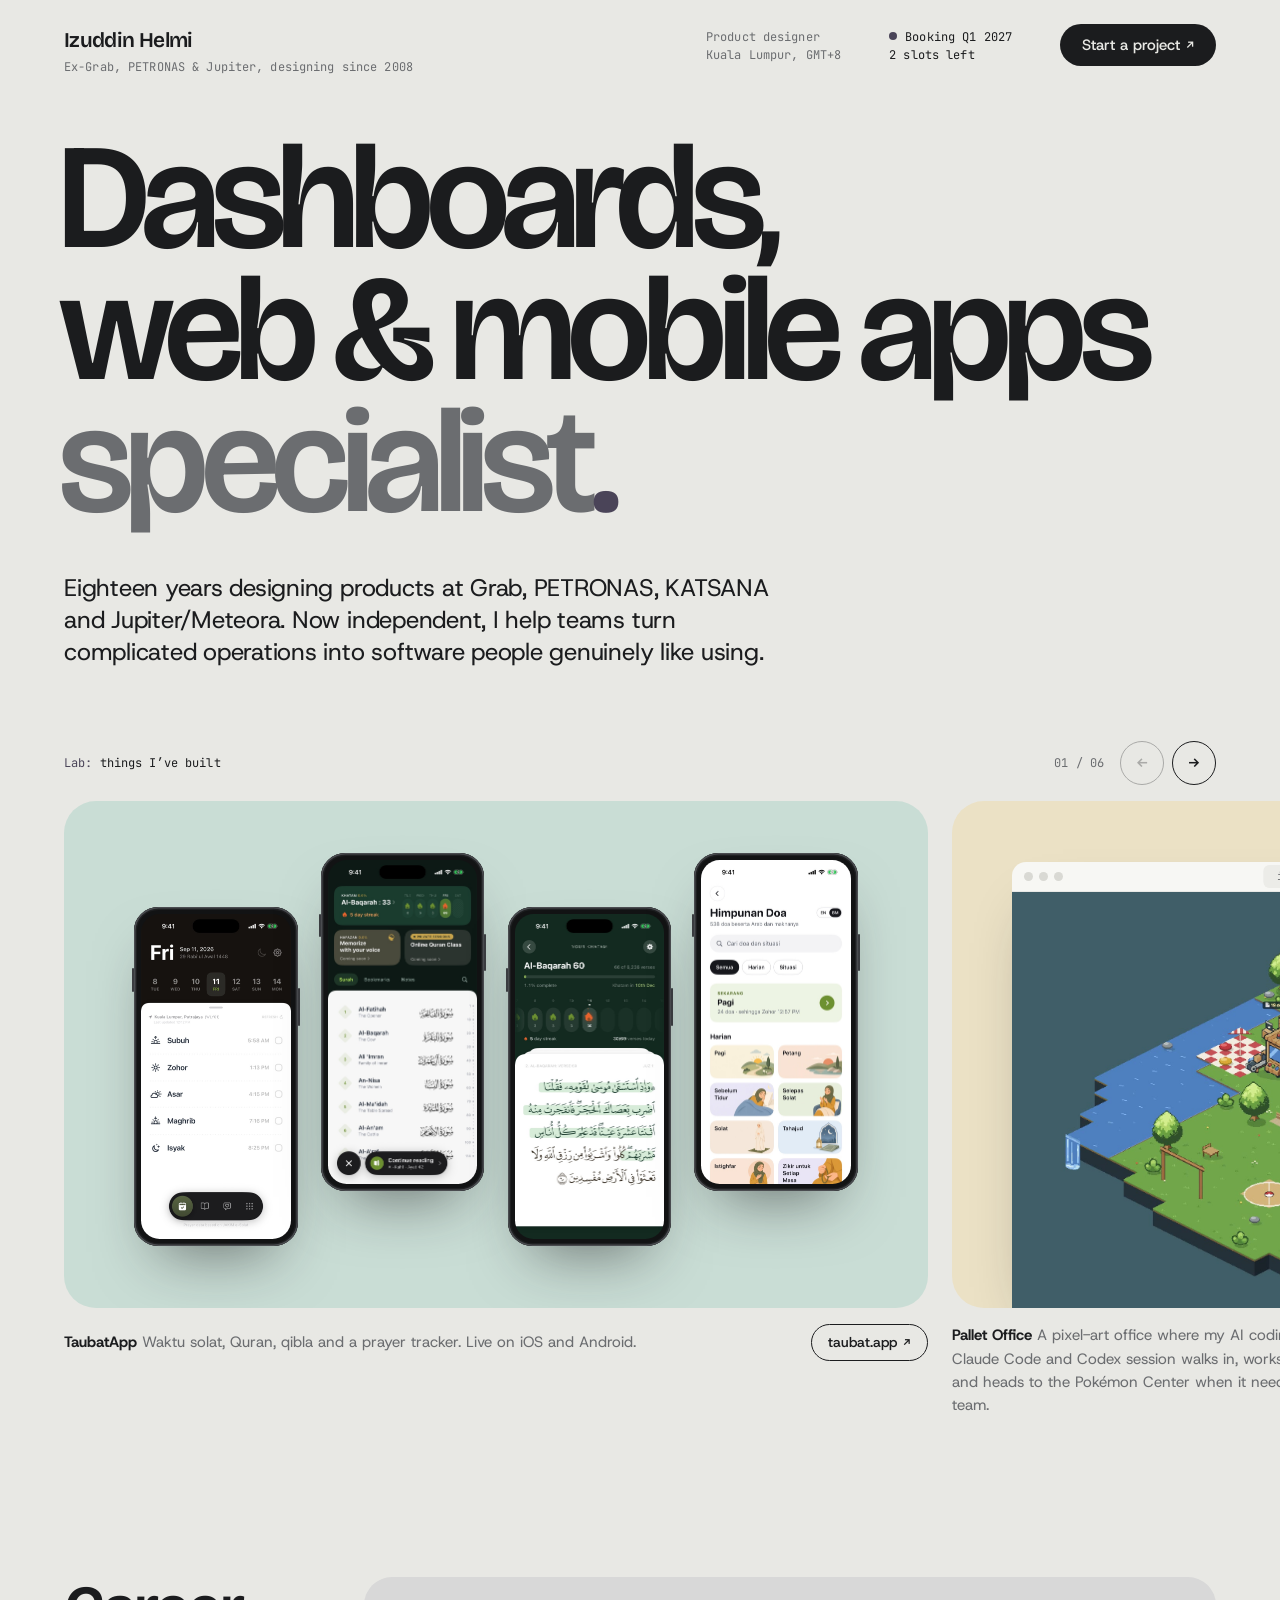
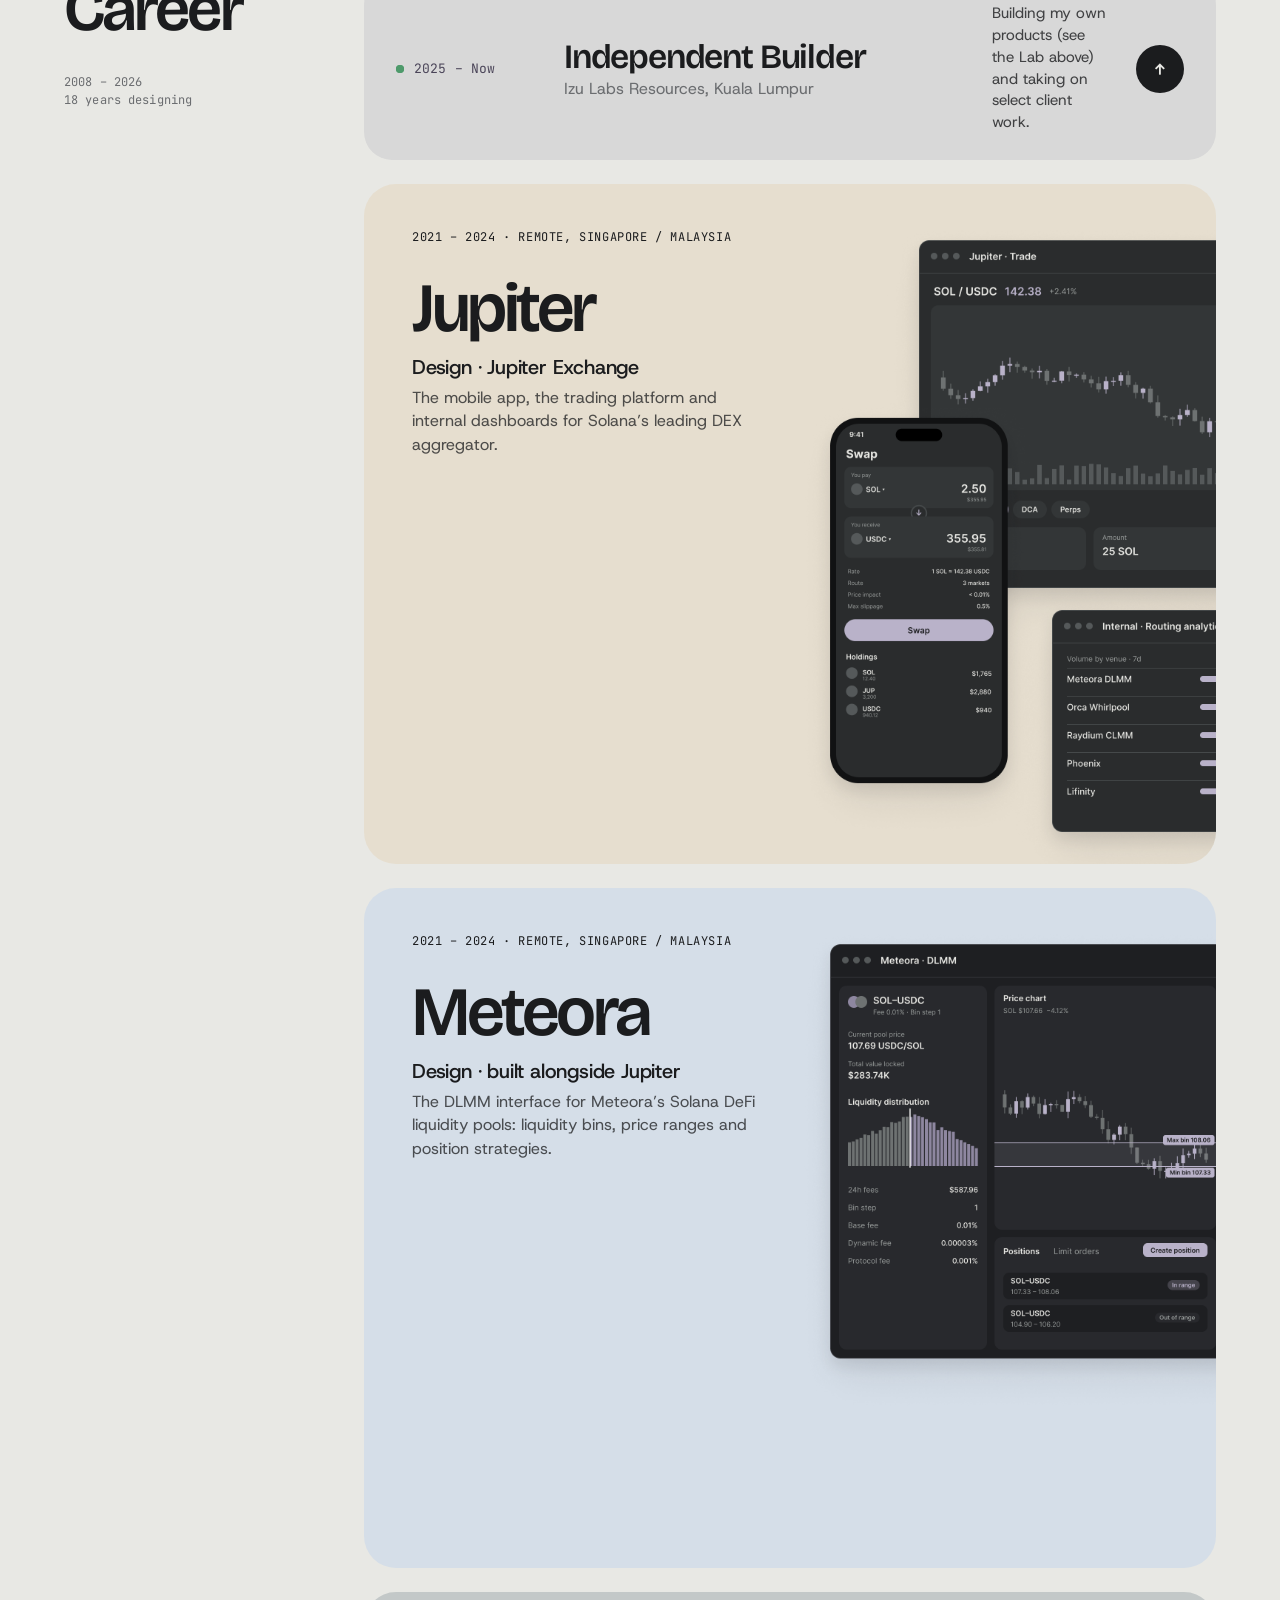
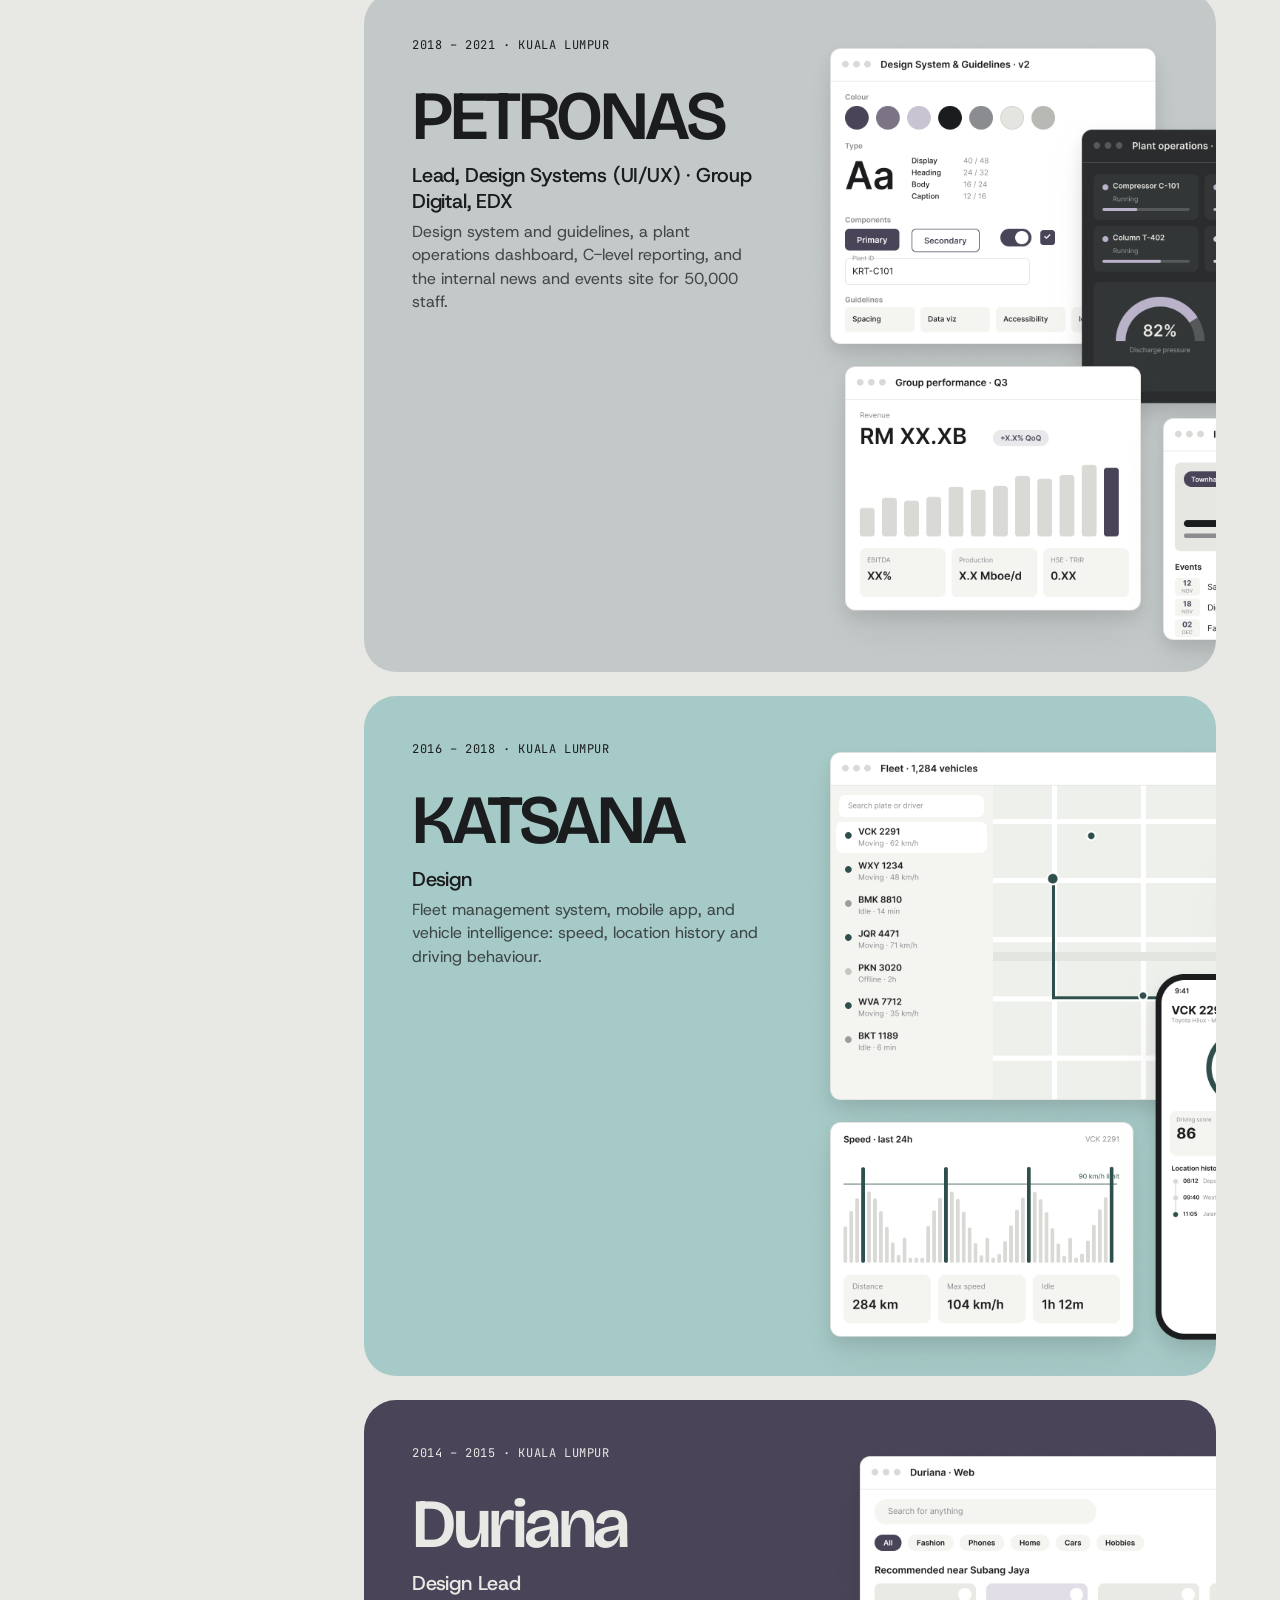
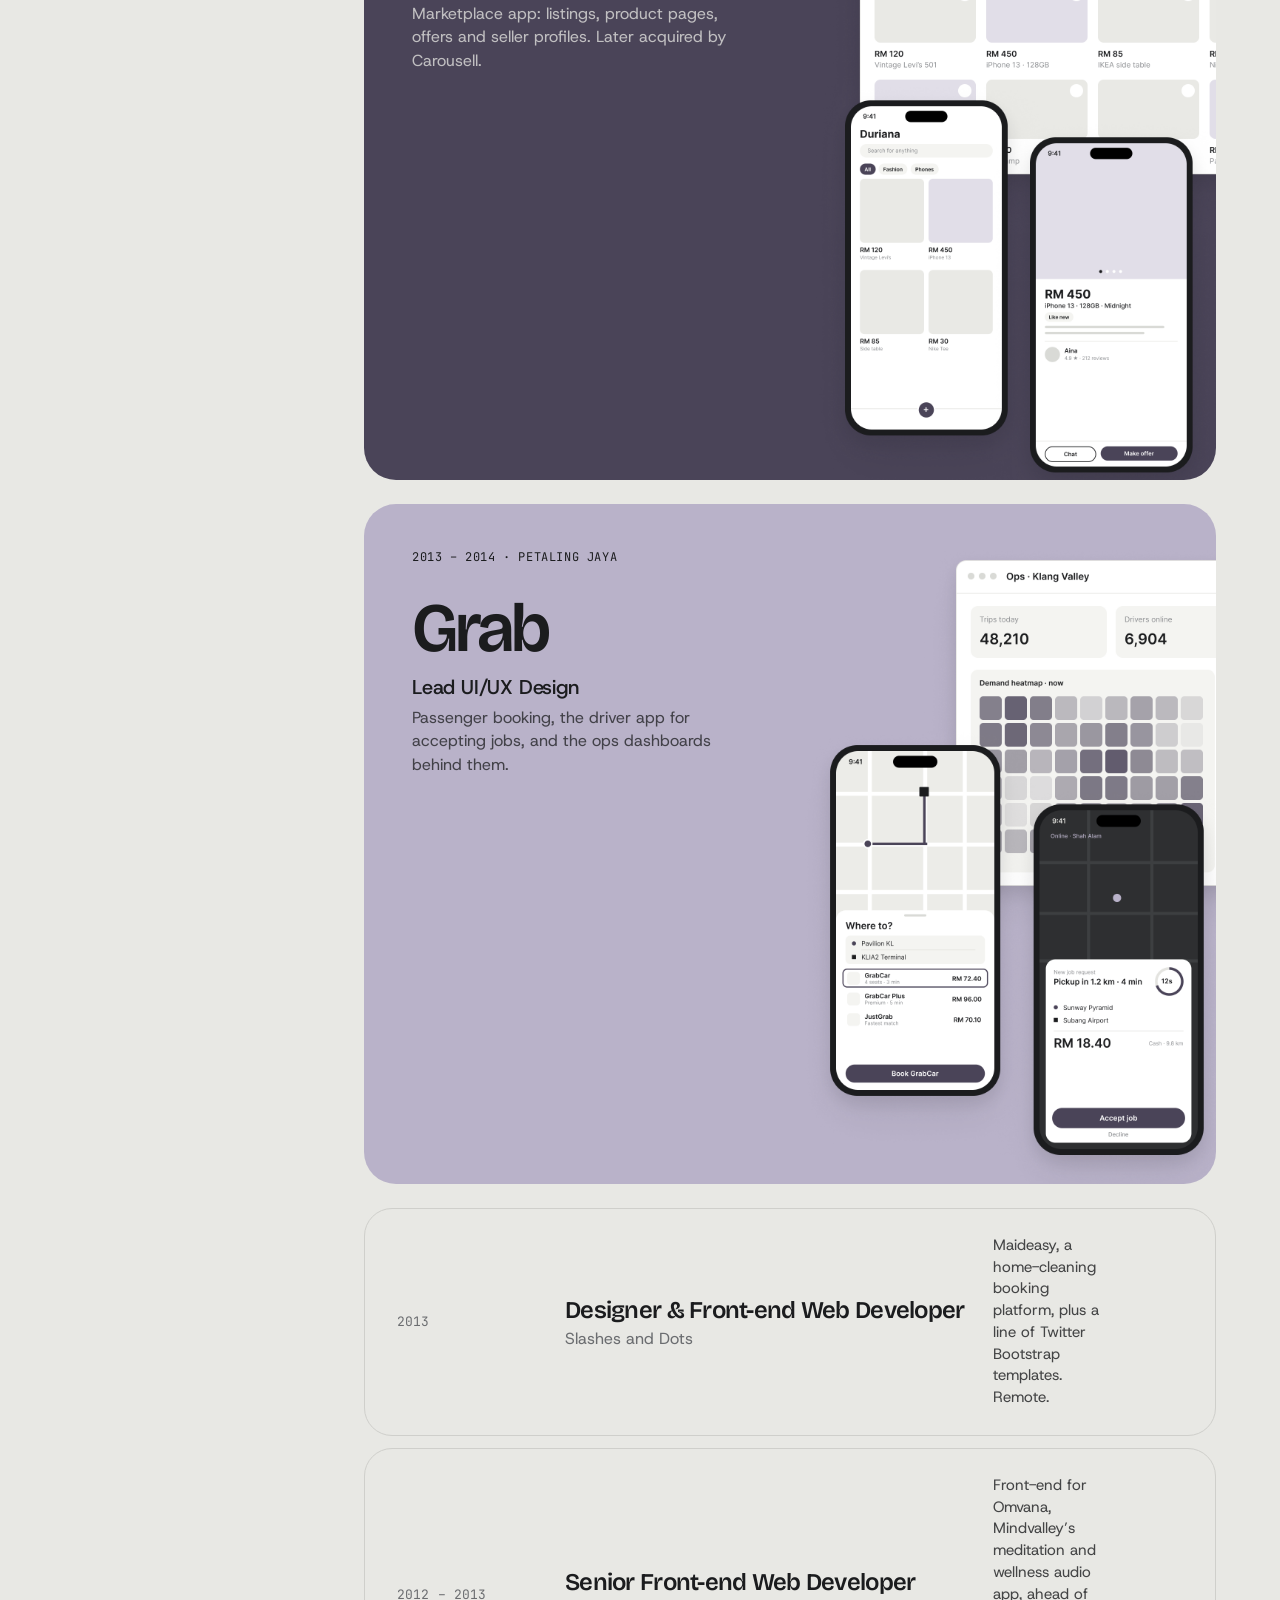
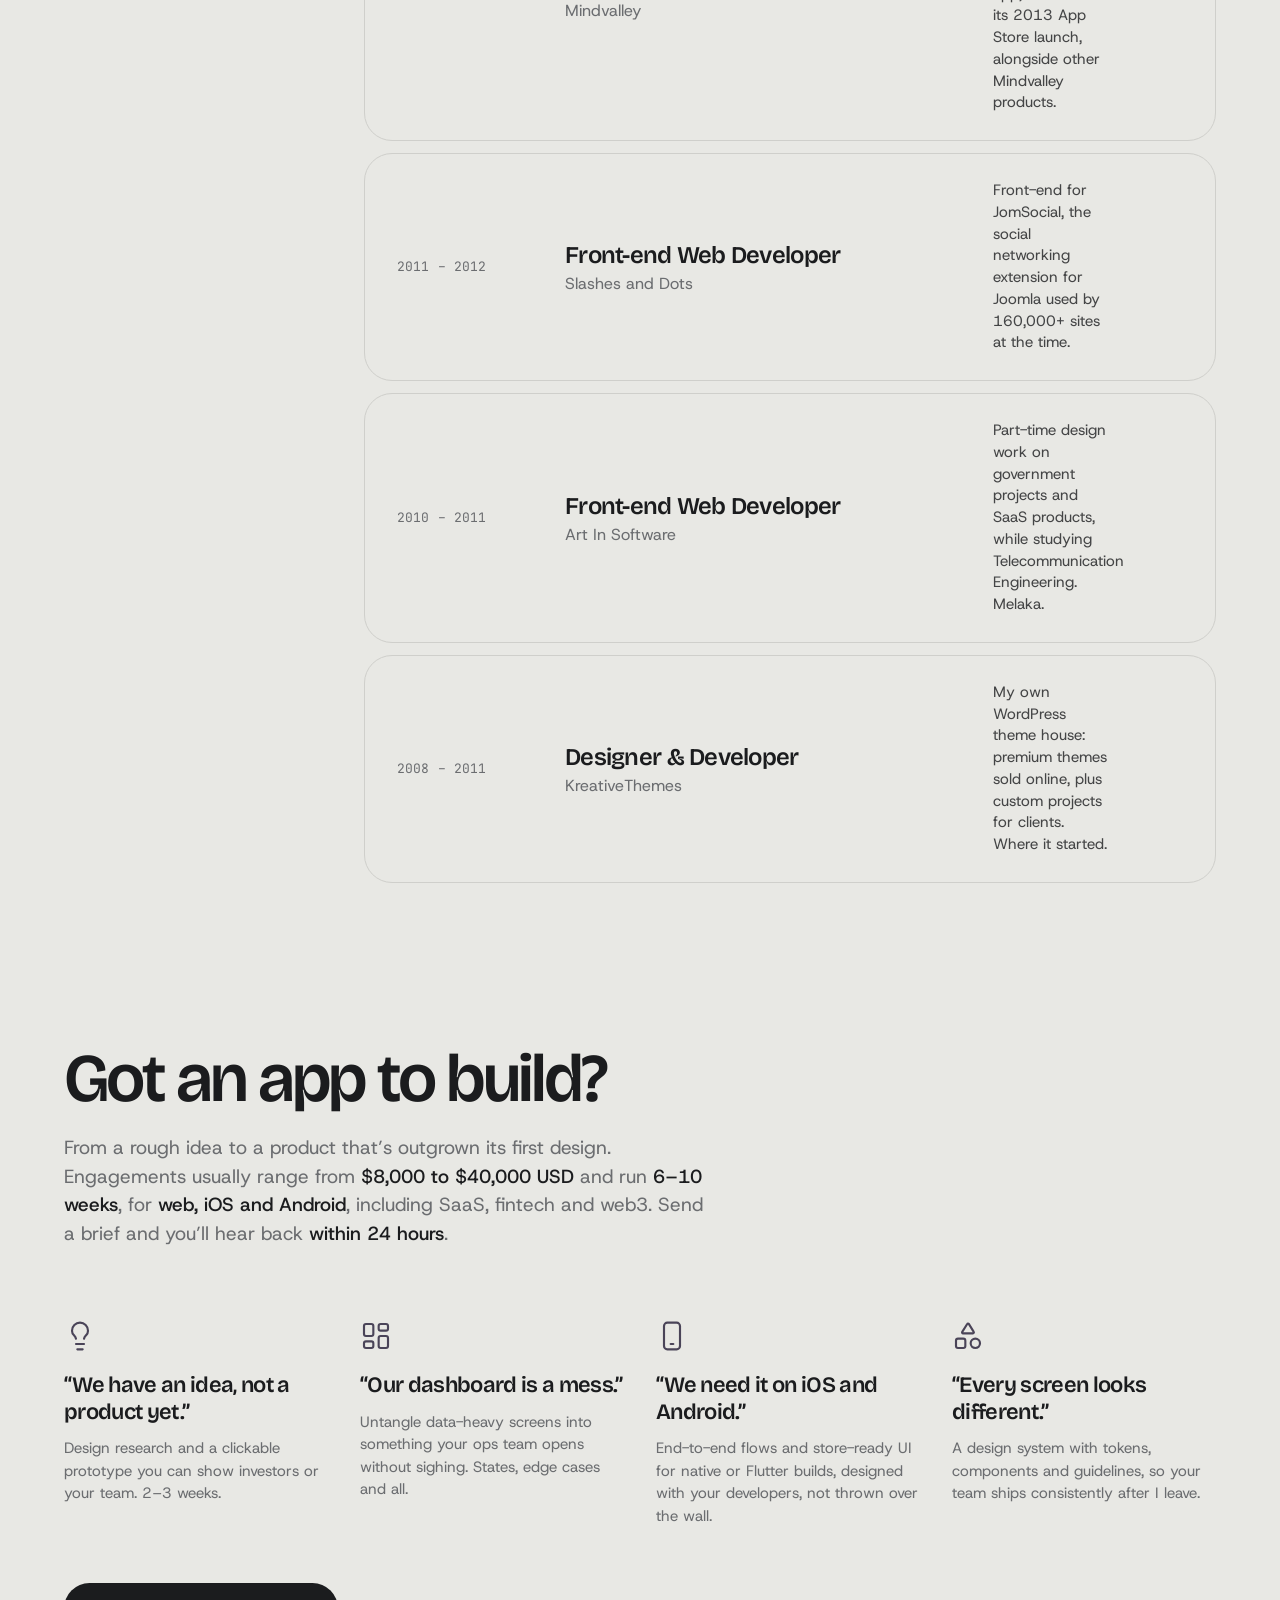
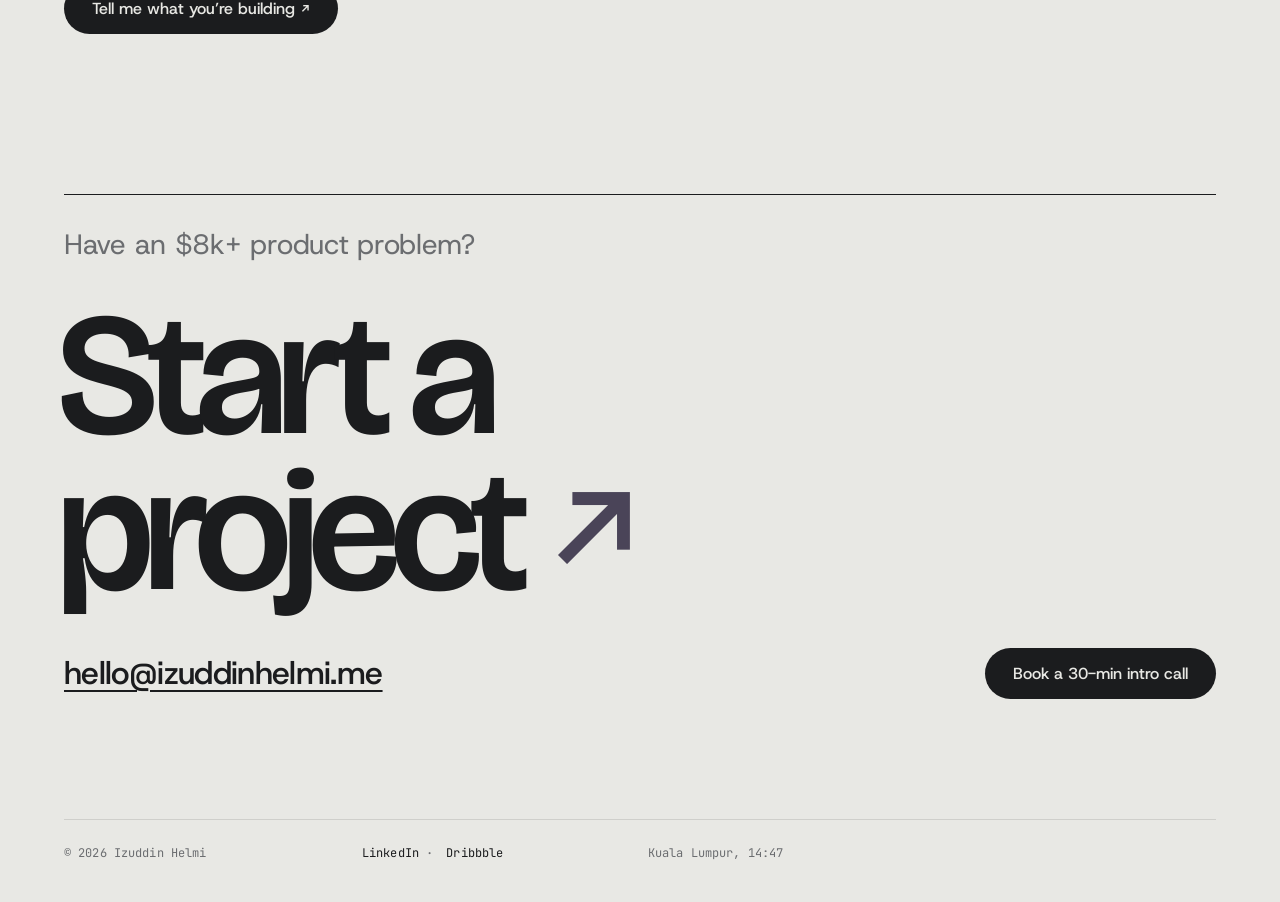
==== index.html @ 7aa10ce7 "Copy: eighteen years designing Co-Authored-By: Claude Opus 5.5 <noreply@anthropic.com>" ====
<!doctype html>
<html lang="en">
<head>
  <meta charset="utf-8">
  <meta name="viewport" content="width=device-width, initial-scale=1">
  <script>
    document.documentElement.classList.add('js');
    // Pricing by time zone: Malaysia sees RM, everyone else sees USD
    try { if (!/^Asia\/(Kuala_Lumpur|Kuching)$/.test(Intl.DateTimeFormat().resolvedOptions().timeZone)) document.documentElement.classList.add('intl'); } catch (e) {}
  </script>
  <script src="analytics.js"></script>
  <script async src="https://www.googletagmanager.com/gtag/js?id=G-P1TN0Q1EMW"></script>
  <title>Product Designer for Dashboards, Web3 &amp; Mobile Apps | Izuddin Helmi</title>
  <meta name="description" content="Senior product designer for SaaS dashboards, fintech, web3/DeFi platforms and mobile apps. Ex-Grab, PETRONAS and Jupiter/Meteora. Projects from $8k–$40k.">
  <link rel="canonical" href="https://www.izuddinhelmi.me/">
  <meta name="author" content="Izuddin Helmi">
  <meta name="robots" content="index, follow, max-image-preview:large">
  <meta property="og:type" content="website">
  <meta property="og:url" content="https://www.izuddinhelmi.me/">
  <meta property="og:site_name" content="Izuddin Helmi">
  <meta property="og:title" content="Izuddin Helmi | Dashboards, web3 &amp; mobile apps product designer">
  <meta property="og:description" content="Ex-Grab, PETRONAS and Jupiter/Meteora. I design SaaS dashboards, fintech and DeFi platforms, web apps and mobile apps for teams with real budgets.">
  <meta property="og:image" content="https://www.izuddinhelmi.me/assets/og.png">
  <meta property="og:image:width" content="1200">
  <meta property="og:image:height" content="630">
  <meta property="og:image:alt" content="Izuddin Helmi | Dashboards, web &amp; mobile apps specialist">
  <meta property="og:locale" content="en_US">
  <meta name="twitter:card" content="summary_large_image">
  <meta name="twitter:title" content="Izuddin Helmi | Dashboards, web3 &amp; mobile apps product designer">
  <meta name="twitter:description" content="Ex-Grab, PETRONAS and Jupiter/Meteora. SaaS dashboards, fintech and DeFi platforms, web and mobile apps.">
  <meta name="twitter:image" content="https://www.izuddinhelmi.me/assets/og.png">
  <script type="application/ld+json">[{"@context": "https://schema.org", "@type": "Person", "@id": "https://www.izuddinhelmi.me/#person", "name": "Izuddin Helmi", "url": "https://www.izuddinhelmi.me/", "image": "https://www.izuddinhelmi.me/assets/og.png", "jobTitle": "Senior Product Designer", "description": "Independent product designer for SaaS dashboards, fintech and web3/DeFi platforms, web apps and mobile apps. Ex-Grab, PETRONAS, Jupiter Exchange and Meteora.", "address": {"@type": "PostalAddress", "addressLocality": "Kuala Lumpur", "addressCountry": "MY"}, "sameAs": ["https://www.linkedin.com/in/izuddinhelmi/", "https://dribbble.com/izuddinhelmi"], "knowsAbout": ["Product design", "UX design", "UI design", "Dashboard design", "SaaS product design", "Enterprise software UX", "Data visualisation", "Design systems", "Mobile app design", "iOS app design", "Android app design", "Web app design", "Fintech UX", "Trading platform UX", "Crypto exchange design", "DeFi UX", "Web3 product design", "Solana", "DEX aggregator", "Liquidity pools", "Prototyping", "Design research"], "alumniOf": [{"@type": "Organization", "name": "Grab"}, {"@type": "Organization", "name": "PETRONAS"}, {"@type": "Organization", "name": "Jupiter Exchange"}, {"@type": "Organization", "name": "Meteora"}, {"@type": "Organization", "name": "KATSANA"}, {"@type": "Organization", "name": "Duriana"}]}, {"@context": "https://schema.org", "@type": "ProfessionalService", "@id": "https://www.izuddinhelmi.me/#service", "name": "Izuddin Helmi Product Design", "url": "https://www.izuddinhelmi.me/", "image": "https://www.izuddinhelmi.me/assets/og.png", "email": "hello@izuddinhelmi.me", "priceRange": "$8,000–$40,000", "areaServed": "Worldwide", "founder": {"@id": "https://www.izuddinhelmi.me/#person"}, "address": {"@type": "PostalAddress", "addressLocality": "Kuala Lumpur", "addressCountry": "MY"}, "description": "Product design for funded startups and enterprise teams: SaaS and operations dashboards, fintech and web3/DeFi platforms, web apps, iOS and Android apps, and design systems.", "hasOfferCatalog": {"@type": "OfferCatalog", "name": "Product design services", "itemListElement": [{"@type": "Offer", "itemOffered": {"@type": "Service", "name": "Product discovery and prototype", "description": "Design research and a clickable prototype to show investors or your team, in 2–3 weeks."}}, {"@type": "Offer", "itemOffered": {"@type": "Service", "name": "Dashboard and web app design", "description": "UX and UI for SaaS, operations and analytics dashboards and complex web apps."}}, {"@type": "Offer", "itemOffered": {"@type": "Service", "name": "Mobile app design", "description": "iOS and Android app design, from first flows to App Store-ready screens."}}, {"@type": "Offer", "itemOffered": {"@type": "Service", "name": "Web3 and DeFi product design", "description": "Trading, swap, liquidity and portfolio interfaces for crypto exchanges and DeFi protocols."}}, {"@type": "Offer", "itemOffered": {"@type": "Service", "name": "Design systems", "description": "Tokens, components and guidelines so your team ships consistently."}}]}}, {"@context": "https://schema.org", "@type": "WebSite", "@id": "https://www.izuddinhelmi.me/#website", "url": "https://www.izuddinhelmi.me/", "name": "Izuddin Helmi", "publisher": {"@id": "https://www.izuddinhelmi.me/#person"}, "inLanguage": "en"}]</script>
  <meta name="theme-color" content="#E8E8E4">
  <link rel="icon" href="favicon.svg" type="image/svg+xml">
  <link rel="apple-touch-icon" href="apple-touch-icon.png">
  <link rel="preconnect" href="https://fonts.googleapis.com">
  <link rel="preconnect" href="https://fonts.gstatic.com" crossorigin>
  <link href="https://fonts.googleapis.com/css2?family=Bricolage+Grotesque:opsz,wght@12..96,400..700&family=Host+Grotesk:wght@400;500&family=JetBrains+Mono:wght@400;500&display=swap" rel="stylesheet">
  <link rel="stylesheet" href="styles.css?v=42">
</head>
<body>
  <header class="nav wrap">
    <div class="nav__id"><a class="nav__name" href="./">Izuddin Helmi</a><p class="nav__tag mono muted">Ex-Grab, PETRONAS &amp; Jupiter, designing since 2008</p></div>
    <p class="nav__meta mono">Product designer<br>Kuala Lumpur, GMT+8</p>
    <p class="nav__status mono"><span class="dot" aria-hidden="true"></span>Booking Q1 2027<br>2 slots left</p>
    <a class="btn btn--ink nav__cta" href="#contact">Start a project <span class="arw">↗</span></a>
  </header>

  <main>
    <!-- Hero -->
    <section class="hero wrap">
      <p class="hero__status mono"><span class="dot" aria-hidden="true"></span>Booking Q1 2027 · 2 slots left</p>
      <h1 class="hero__title">Dashboards,<br>web &amp; mobile apps<br><span class="hero__spec">specialist</span><span class="accent">.</span></h1>
      <div class="hero__sub">
        <p class="hero__lede">Eighteen years designing products at Grab, PETRONAS, KATSANA and Jupiter/Meteora. Now independent, I help teams turn complicated operations into software people genuinely like using.</p>
      </div>
    </section>

    <!-- Lab: horizontal showcase of personal (vibecoded) projects -->
    <section class="lab wrap" id="lab" aria-labelledby="lab-title">
      <div class="lab__head">
        <h2 id="lab-title" class="mono"><span class="accent">Lab:</span> things I’ve built</h2>
        <div class="lab__nav">
          <span class="mono muted lab__count" aria-live="polite">01 / 06</span>
          <button class="lab__btn" type="button" data-dir="-1" aria-label="Previous project">←</button>
          <button class="lab__btn" type="button" data-dir="1" aria-label="Next project">→</button>
        </div>
      </div>
      <ol class="lab__track" tabindex="0" aria-label="Lab projects, scroll horizontally">
        <li class="lab__slide">
          <a class="lab__frame lab__frame--mint lab__frame--phones" href="https://www.taubat.app">
            <span class="phone"><img src="assets/lab/taubat-prayer-home.jpg" width="598" height="1300" alt="TaubatApp prayer times with a daily checklist"></span>
            <span class="phone"><img src="assets/lab/taubat-quran-tab.jpg" width="598" height="1300" alt="TaubatApp Quran tab"></span>
            <span class="phone"><img src="assets/lab/taubat-mushaf.jpg" width="598" height="1300" alt="TaubatApp Quran mushaf reader"></span>
            <span class="phone"><img src="assets/lab/taubat-doa.jpg" width="598" height="1300" alt="TaubatApp Himpunan Doa library"></span>
          </a>
          <div class="lab__caption">
            <p><strong>TaubatApp</strong> <span class="muted">Waktu solat, Quran, qibla and a prayer tracker. Live on iOS and Android.</span></p>
            <a class="mono" href="https://www.taubat.app">taubat.app <span class="arw">↗</span></a>
          </div>
        </li>
        <li class="lab__slide">
          <div class="lab__media">
            <a class="lab__frame lab__frame--butter lab__frame--browser" href="pallete-office/">
              <div class="browser">
                <div class="browser__bar" aria-hidden="true"><i></i><i></i><i></i><span class="mono">izuddinhelmi.me/pallete-office</span></div>
                <video data-src="assets/lab/pallet-office.mp4" data-src-phone="assets/lab/pallet-office-720.mp4" poster="assets/lab/pallet-office-poster.jpg" width="1920" height="1080" muted autoplay loop playsinline preload="none" aria-label="Pallet Office: a pixel-art island where the Taubat.app agent team works as Pokémon"></video>
              </div>
            </a>
            <button class="lab__sound" type="button" aria-pressed="false" aria-label="Turn sound on">
              <svg class="lab__sound-off" viewBox="0 0 24 24" aria-hidden="true"><path d="M11 5 6 9H3v6h3l5 4V5Z"/><path d="m16 9 5 6m0-6-5 6"/></svg>
              <svg class="lab__sound-on" viewBox="0 0 24 24" aria-hidden="true"><path d="M11 5 6 9H3v6h3l5 4V5Z"/><path d="M15.5 8.5a5 5 0 0 1 0 7M18.5 5.5a9 9 0 0 1 0 13"/></svg>
            </button>
          </div>
          <div class="lab__caption">
            <p><strong>Pallet Office</strong> <span class="muted">A pixel-art office where my AI coding agents work as Pokémon. Every real Claude Code and Codex session walks in, works at a desk, briefs baby-Pokémon helpers, and heads to the Pokémon Center when it needs me. This demo replays the Taubat.app team.</span></p>
            <a class="mono" href="pallete-office/">Watch it <span class="arw">↗</span></a>
          </div>
        </li>
        <li class="lab__slide">
          <div class="lab__media">
            <a class="lab__frame lab__frame--lilac lab__frame--browser" href="https://balik-kampung.vercel.app/">
              <div class="browser">
                <div class="browser__bar" aria-hidden="true"><i></i><i></i><i></i><span class="mono">balik-kampung.vercel.app</span></div>
                <video data-src="assets/lab/balik-kampung.mp4" data-src-phone="assets/lab/balik-kampung-720.mp4" poster="assets/lab/balik-kampung-poster.jpg" width="1920" height="1080" muted autoplay loop playsinline preload="none" aria-label="Balik Kampung: walking through a low-poly kampung and talking to the villagers"></video>
              </div>
            </a>
            <button class="lab__sound" type="button" aria-pressed="false" aria-label="Turn sound on">
              <svg class="lab__sound-off" viewBox="0 0 24 24" aria-hidden="true"><path d="M11 5 6 9H3v6h3l5 4V5Z"/><path d="m16 9 5 6m0-6-5 6"/></svg>
              <svg class="lab__sound-on" viewBox="0 0 24 24" aria-hidden="true"><path d="M11 5 6 9H3v6h3l5 4V5Z"/><path d="M15.5 8.5a5 5 0 0 1 0 7M18.5 5.5a9 9 0 0 1 0 13"/></svg>
            </button>
          </div>
          <div class="lab__caption">
            <p><strong>Balik Kampung</strong> <span class="muted">A little journey home: walk a low-poly kampung, talk to the villagers and collect 11 stories. Runs in the browser.</span></p>
            <a class="mono" href="https://balik-kampung.vercel.app/">Play it <span class="arw">↗</span></a>
          </div>
        </li>
        <li class="lab__slide">
          <a class="lab__frame lab__frame--rose lab__frame--browser" href="https://sref-eight.vercel.app/studio">
            <div class="browser">
              <div class="browser__bar" aria-hidden="true"><i></i><i></i><i></i><span class="mono">sref-eight.vercel.app/studio</span></div>
              <video data-src="assets/lab/sref.mp4" data-src-phone="assets/lab/sref-720.mp4" poster="assets/lab/sref-poster.jpg" width="1920" height="1080" muted autoplay loop playsinline preload="none" aria-label="SREF studio: choosing the Pokemon Isometric style, viewing its references, then generating two Malay kids playing in their village with Pokémon in that style"></video>
            </div>
          </a>
          <div class="lab__caption">
            <p><strong>SREF</strong> <span class="muted">Save the look of any image set, then generate new images in that style. Local-first, bring your own API key.</span></p>
            <a class="mono" href="https://sref-eight.vercel.app/studio">Try it <span class="arw">↗</span></a>
          </div>
        </li>
              <li class="lab__slide">
          <a class="lab__frame lab__frame--sky lab__frame--browser" href="https://stateofmalaysia.vercel.app/topics/climate">
            <div class="browser">
              <div class="browser__bar" aria-hidden="true"><i></i><i></i><i></i><span class="mono">stateofmalaysia.vercel.app</span></div>
              <video data-src="assets/lab/state-of-malaysia.mp4" data-src-phone="assets/lab/state-of-malaysia-720.mp4" poster="assets/lab/state-of-malaysia-poster.jpg" width="1920" height="1080" muted autoplay loop playsinline preload="none" aria-label="Scrolling through State of Malaysia’s climate page: today’s temperature anomaly, live feeds, air quality and thirty days of data"></video>
            </div>
          </a>
          <div class="lab__caption">
            <p><strong>State of Malaysia</strong> <span class="muted">Malaysia’s climate, rainfall, floods, air, forests and energy as live data stories, state by state.</span></p>
            <a class="mono" href="https://stateofmalaysia.vercel.app/topics/climate">Explore it <span class="arw">↗</span></a>
          </div>
        </li>
        <li class="lab__slide">
          <div class="lab__media">
            <a class="lab__frame lab__frame--peach lab__frame--browser" href="https://www.taubat.app/quran">
              <div class="browser">
                <div class="browser__bar" aria-hidden="true"><i></i><i></i><i></i><span class="mono">taubat.app/quran</span></div>
                <video data-src="assets/lab/taubat-reading-room.mp4" data-src-phone="assets/lab/taubat-reading-room-720.mp4" poster="assets/lab/taubat-reading-room-poster.jpg" width="1920" height="1080" muted autoplay loop playsinline preload="none" aria-label="Taubat Reading Room: opening the Quran on its rehal, switching to focus and dark views, finding Surah Al-Mulk and playing its recitation"></video>
              </div>
            </a>
            <button class="lab__sound" type="button" aria-pressed="false" aria-label="Turn sound on">
              <svg class="lab__sound-off" viewBox="0 0 24 24" aria-hidden="true"><path d="M11 5 6 9H3v6h3l5 4V5Z"/><path d="m16 9 5 6m0-6-5 6"/></svg>
              <svg class="lab__sound-on" viewBox="0 0 24 24" aria-hidden="true"><path d="M11 5 6 9H3v6h3l5 4V5Z"/><path d="M15.5 8.5a5 5 0 0 1 0 7M18.5 5.5a9 9 0 0 1 0 13"/></svg>
            </button>
          </div>
          <div class="lab__caption">
            <p><strong>Taubat Reading Room</strong> <span class="muted">The full mushaf with Malay and English, opened from a 3D Quran on a carved rehal. Take your time.</span></p>
            <a class="mono" href="https://www.taubat.app/quran">Open it <span class="arw">↗</span></a>
          </div>
        </li>
      </ol>
    </section>

    <!-- Career: one stacked card per role -->
    <section class="career wrap" id="career" aria-labelledby="career-title">
      <div class="career__head">
        <h2 id="career-title" class="display-2">Career</h2>
        <p class="mono muted">2008 – 2026<br>18 years designing</p>
      </div>
      <div class="career__list">

      <a class="role-mini" href="#lab">
        <span class="mono accent role-mini__now"><span class="live-dot" aria-hidden="true"></span>2025 – Now</span>
        <span class="role-mini__title">Independent Builder <span class="muted">Izu Labs Resources, Kuala Lumpur</span></span>
        <span class="role-mini__desc">Building my own products (see the Lab above) and taking on select client work.</span>
        <span class="role-mini__arrow" aria-hidden="true">↑</span>
      </a>

      <ol class="stack">
        <li class="card card--green" style="--i:0">
          <div class="card__body">
            <p class="card__kicker mono">2021 – 2024 · Remote, Singapore / Malaysia</p>
            <h3 class="card__title">Jupiter</h3>
            <p class="card__role">Design · Jupiter Exchange</p>
            <p class="card__desc">The mobile app, the trading platform and internal dashboards for Solana’s leading DEX aggregator.</p>
          </div>
          <div class="card__visual card__visual--comp">
            <img src="assets/career/jupiter.png?v=4" width="1920" height="1960" style="--w:960" alt="Jupiter trade platform with candlestick chart and order book, mobile swap screen, and a routing analytics dashboard" loading="lazy">
          </div>
        </li>
        <li class="card card--pink" style="--i:1">
          <div class="card__body">
            <p class="card__kicker mono">2021 – 2024 · Remote, Singapore / Malaysia</p>
            <h3 class="card__title">Meteora</h3>
            <p class="card__role">Design · built alongside Jupiter</p>
            <p class="card__desc">The DLMM interface for Meteora’s Solana DeFi liquidity pools: liquidity bins, price ranges and position strategies.</p>
          </div>
          <div class="card__visual card__visual--comp">
            <img src="assets/career/meteora.png?v=4" width="1960" height="1960" style="--w:980" alt="Meteora DLMM screen with liquidity distribution, price chart, positions and a create-position panel" loading="lazy">
          </div>
        </li>
        <li class="card card--greyblue" style="--i:2">
          <div class="card__body">
            <p class="card__kicker mono">2018 – 2021 · Kuala Lumpur</p>
            <h3 class="card__title">PETRONAS</h3>
            <p class="card__role">Lead, Design Systems (UI/UX) · Group Digital, EDX</p>
            <p class="card__desc">Design system and guidelines, a plant operations dashboard, C-level reporting, and the internal news and events site for 50,000 staff.</p>
          </div>
          <div class="card__visual card__visual--comp">
            <img src="assets/career/petronas.png?v=4" width="1960" height="1960" style="--w:980" alt="PETRONAS design system sheet, plant operations dashboard, executive report and intranet news site" loading="lazy">
          </div>
        </li>
        <li class="card card--teal" style="--i:3">
          <div class="card__body">
            <p class="card__kicker mono">2016 – 2018 · Kuala Lumpur</p>
            <h3 class="card__title">KATSANA</h3>
            <p class="card__role">Design</p>
            <p class="card__desc">Fleet management system, mobile app, and vehicle intelligence: speed, location history and driving behaviour.</p>
          </div>
          <div class="card__visual card__visual--comp">
            <img src="assets/career/katsana.png?v=4" width="1920" height="1960" style="--w:960" alt="KATSANA fleet map with vehicle list, a 24-hour speed chart, and a vehicle detail app with speed gauge, driving score and location history" loading="lazy">
          </div>
        </li>
        <li class="card card--plum" style="--i:4">
          <div class="card__body">
            <p class="card__kicker mono">2014 – 2015 · Kuala Lumpur</p>
            <h3 class="card__title">Duriana</h3>
            <p class="card__role">Design Lead</p>
            <p class="card__desc">Marketplace app: listings, product pages, offers and seller profiles. Later acquired by Carousell.</p>
          </div>
          <div class="card__visual card__visual--comp">
            <img src="assets/career/duriana.png?v=6" width="1920" height="1960" style="--w:960" alt="Duriana web marketplace with listings, and mobile listing and product screens" loading="lazy">
          </div>
        </li>
        <li class="card card--lav" style="--i:5">
          <div class="card__body">
            <p class="card__kicker mono">2013 – 2014 · Petaling Jaya</p>
            <h3 class="card__title">Grab</h3>
            <p class="card__role">Lead UI/UX Design</p>
            <p class="card__desc">Passenger booking, the driver app for accepting jobs, and the ops dashboards behind them.</p>
          </div>
          <div class="card__visual card__visual--comp">
            <img src="assets/career/grab.png?v=4" width="1920" height="1960" style="--w:960" alt="Grab ops dashboard with demand heatmap and job details, passenger booking screen and driver job request screen" loading="lazy">
          </div>
        </li>
      </ol>

      <div class="role-mini role-mini--static">
        <span class="mono muted">2013</span>
        <span class="role-mini__title">Designer &amp; Front-end Web Developer <span class="muted">Slashes and Dots</span></span>
        <span class="role-mini__desc">Maideasy, a home-cleaning booking platform, plus a line of Twitter Bootstrap templates. Remote.</span>
      </div>
      <div class="role-mini role-mini--static">
        <span class="mono muted">2012 – 2013</span>
        <span class="role-mini__title">Senior Front-end Web Developer <span class="muted">Mindvalley</span></span>
        <span class="role-mini__desc">Front-end for Omvana, Mindvalley’s meditation and wellness audio app, ahead of its 2013 App Store launch, alongside other Mindvalley products.</span>
      </div>
      <div class="role-mini role-mini--static">
        <span class="mono muted">2011 – 2012</span>
        <span class="role-mini__title">Front-end Web Developer <span class="muted">Slashes and Dots</span></span>
        <span class="role-mini__desc">Front-end for JomSocial, the social networking extension for Joomla used by 160,000+ sites at the time.</span>
      </div>
      <div class="role-mini role-mini--static">
        <span class="mono muted">2010 – 2011</span>
        <span class="role-mini__title">Front-end Web Developer <span class="muted">Art In Software</span></span>
        <span class="role-mini__desc">Part-time design work on government projects and SaaS products, while studying Telecommunication Engineering. Melaka.</span>
      </div>
      <div class="role-mini role-mini--static">
        <span class="mono muted">2008 – 2011</span>
        <span class="role-mini__title">Designer &amp; Developer <span class="muted">KreativeThemes</span></span>
        <span class="role-mini__desc">My own WordPress theme house: premium themes sold online, plus custom projects for clients. Where it started.</span>
      </div>
      </div>
    </section>
    <!-- Services -->
    <section class="services wrap" id="services" aria-labelledby="svc-title">
      <div class="services__head">
        <h2 id="svc-title" class="display-3">Got an app to build?</h2>
        <p class="services__lede">From a rough idea to a product that’s outgrown its first design. <span class="price-my">Engagements start at <strong>RM20,000</strong> and usually run</span><span class="price-intl">Engagements usually range from <strong>$8,000 to $40,000 USD</strong> and run</span> <strong>6–10 weeks</strong>, for <strong>web, iOS and Android</strong>, including SaaS, fintech and web3. Send a brief and you’ll hear back <strong>within 24 hours</strong>.</p>
      </div>
      <ol class="svc">
        <li><span class="svc__icon"><svg viewBox="0 0 24 24" aria-hidden="true"><path d="M15 14c.2-1 .7-1.7 1.5-2.5 1-.9 1.5-2.2 1.5-3.5A6 6 0 0 0 6 8c0 1 .2 2.2 1.5 3.5.7.7 1.3 1.5 1.5 2.5"/><path d="M9 18h6"/><path d="M10 22h4"/></svg></span><h3>“We have an idea, not a product yet.”</h3><p>Design research and a clickable prototype you can show investors or your team. 2–3 weeks.</p></li>
        <li><span class="svc__icon"><svg viewBox="0 0 24 24" aria-hidden="true"><rect x="3" y="3" width="7" height="9" rx="1.5"/><rect x="14" y="3" width="7" height="5" rx="1.5"/><rect x="14" y="12" width="7" height="9" rx="1.5"/><rect x="3" y="16" width="7" height="5" rx="1.5"/></svg></span><h3>“Our dashboard is a mess.”</h3><p>Untangle data-heavy screens into something your ops team opens without sighing. States, edge cases and all.</p></li>
        <li><span class="svc__icon"><svg viewBox="0 0 24 24" aria-hidden="true"><rect x="6" y="2" width="12" height="20" rx="2.5"/><path d="M11 18h2"/></svg></span><h3>“We need it on iOS and Android.”</h3><p>End-to-end flows and store-ready UI for native or Flutter builds, designed with your developers, not thrown over the wall.</p></li>
        <li><span class="svc__icon"><svg viewBox="0 0 24 24" aria-hidden="true"><path d="M8.3 10a.7.7 0 0 1-.63-1.08L11.4 3a.7.7 0 0 1 1.2-.04L16.3 8.9a.7.7 0 0 1-.57 1.1Z"/><rect x="3" y="14" width="7" height="7" rx="1.5"/><circle cx="17.5" cy="17.5" r="3.5"/></svg></span><h3>“Every screen looks different.”</h3><p>A design system with tokens, components and guidelines, so your team ships consistently after I leave.</p></li>
      </ol>
      <a class="btn btn--ink btn--lg services__cta" href="#contact">Tell me what you’re building <span class="arw">↗</span></a>
    </section>

    <!-- Contact -->
    <section class="contact wrap" id="contact" aria-labelledby="contact-title">
      <p class="contact__pre"><span class="price-my">Have a RM20k+ product problem?</span><span class="price-intl">Have an $8k+ product problem?</span></p>
      <h2 id="contact-title" class="contact__title"><a href="mailto:hello@izuddinhelmi.me?subject=New%20project">Start a<br>project <span class="arw accent">↗</span></a></h2>
      <div class="contact__row">
        <!-- TODO: make sure this inbox exists (or swap in your real address) -->
        <a class="contact__email" href="mailto:hello@izuddinhelmi.me">hello@izuddinhelmi.me</a>
        <!-- TODO: point to your Cal.com / Calendly link -->
        <a class="btn btn--ink btn--lg" href="mailto:hello@izuddinhelmi.me?subject=Intro%20call">Book a 30-min intro call</a>
      </div>
    </section>
  </main>

  <footer class="footer wrap mono">
    <span>© 2026 Izuddin Helmi</span>
    <span><a href="https://www.linkedin.com/in/izuddinhelmi/">LinkedIn</a> · <a href="https://dribbble.com/izuddinhelmi">Dribbble</a></span>
    <span>Kuala Lumpur, <time id="kl-time">--:--</time></span>
  </footer>

  <button class="sound-pill mono" type="button" hidden><span class="sound-pill__bars" aria-hidden="true"><i></i><i></i><i></i></span>Turn on sound</button>
  <div class="cursor mono" aria-hidden="true">Past<br>experiences</div>
  <script src="main.js?v=10" defer></script>
</body>
</html>
---- styles.css ----
:root {
  --bg: #E8E8E4;
  --ink: #1B1C1E;
  --muted: #6B6D70;
  --line: #CFCFCB;
  --plum: #4A4458;
  --lav: #B9B2C9;
  --teal: #A6CAC7;
  --teal-deep: #2F4F4C;
  --char: #464A49;
  --greyblue: #C3C8C8;
  --card: #D8D8D8;
  --tile: #DCDCD8;
  --peach: #E8D2C2;

  --display: "Bricolage Grotesque", "Host Grotesk", system-ui, sans-serif;
  --sans: "Host Grotesk", system-ui, -apple-system, sans-serif;
  --mono: "JetBrains Mono", ui-monospace, SFMono-Regular, Menlo, monospace;

  --gutter: 64px;
  --max: 1312px;
  --radius-xl: 32px;
  --radius-l: 28px;
}

* { box-sizing: border-box; }
html { -webkit-text-size-adjust: 100%; scroll-behavior: smooth; }
body {
  margin: 0; overflow-x: clip;
  background: var(--bg);
  color: var(--ink);
  font: 400 17px/1.55 var(--sans);
  -webkit-font-smoothing: antialiased;
  text-rendering: optimizeLegibility;
}
img { display: block; max-width: 100%; height: auto; }
a { color: inherit; }
h1, h2, h3, p, dl, dd, ol, ul, figure { margin: 0; }
ol, ul { padding: 0; list-style: none; }

.wrap { width: min(100% - 2 * var(--gutter), var(--max)); margin-inline: auto; }
.mono { font-family: var(--mono); font-size: 12px; line-height: 1.5; letter-spacing: 0.01em; }
.muted { color: var(--muted); }
.accent { color: var(--plum); }
.arw { font-family: var(--sans); font-weight: 500; }
.dot { display: inline-block; width: 8px; height: 8px; border-radius: 50%; background: var(--plum); margin-right: 8px; vertical-align: 1px; }

.display-2 { font: 600 64px/1 var(--display); letter-spacing: -0.045em; }
.display-2 sup { font-size: 14px; letter-spacing: 0; vertical-align: top; margin-left: 12px; }
.display-3 { font: 600 68px/1.05 var(--display); letter-spacing: -0.045em; }

/* Buttons */
.btn {
  display: inline-flex; align-items: center; gap: 6px;
  padding: 12px 22px; border-radius: 999px;
  font: 500 15px/1.2 var(--sans); text-decoration: none; white-space: nowrap;
  transition: transform .2s ease, background-color .2s ease;
}
.btn:hover { transform: translateY(-2px); }
.btn--ink { background: var(--ink); color: var(--bg); }
.btn--light { background: var(--bg); color: var(--ink); }
.btn--lg { padding: 16px 28px; font-size: 16px; }

/* Nav */
.nav {
  display: grid; grid-template-columns: 1fr auto auto auto; gap: 48px;
  align-items: start; padding: 28px 0 24px;
}
.nav__name { font: 600 21px/1.2 var(--display); letter-spacing: -0.03em; text-decoration: none; }
.nav__tag { margin-top: 4px; }
.hero__lede { grid-column: 1 / -1; max-width: 720px; }
.nav__meta { color: var(--muted); }
.nav__links a { text-decoration: none; }
.nav__links a:hover { color: var(--plum); text-decoration: underline; }
.nav__cta { margin-top: -4px; }

/* Hero */
.hero { padding-top: 32px; }
.hero__status { display: none; }
.hero__title {
  font: 600 clamp(64px, 11.7vw, 172px)/0.88 var(--display);
  letter-spacing: -0.055em; margin-left: -0.04em;
}
.hero__sub {
  display: grid; grid-template-columns: 1fr 568px; gap: 48px;
  margin-top: 44px; align-items: start;
}
.hero__lede { font-size: 24px; line-height: 1.35; letter-spacing: -0.01em; }
.meta {
  display: grid; grid-template-columns: repeat(4, 1fr); gap: 24px; margin-top: 64px;
}
.meta div { border-top: 1px solid var(--ink); padding-top: 16px; }
.meta dt { color: var(--muted); text-transform: uppercase; font-size: 11px; letter-spacing: 0.06em; }
.meta dd { font: 500 22px/1.3 var(--sans); margin-top: 10px; }

/* Lab — horizontal project showcase (1 slide = 3/4 of the container) */
.lab { margin-top: 72px; }
.lab__head { display: flex; justify-content: space-between; align-items: center; gap: 16px; margin-bottom: 16px; }
.lab__head h2 { font-weight: 400; }
.lab__nav { display: flex; align-items: center; gap: 8px; }
.lab__count { margin-right: 8px; font-variant-numeric: tabular-nums; }
.lab__btn {
  width: 44px; height: 44px; border-radius: 50%; border: 1px solid var(--ink);
  background: transparent; color: var(--ink); font: 500 18px/1 var(--sans); cursor: pointer;
  transition: background-color .2s ease, color .2s ease, opacity .2s ease;
}
.lab__btn:hover:not(:disabled) { background: var(--ink); color: var(--bg); }
.lab__btn:disabled { opacity: .3; cursor: default; }

/* Track bleeds to the viewport's right edge; first slide still lines up with the content column */
.lab__track {
  --wrapw: min(100vw - 2 * var(--gutter), var(--max));
  --bleed: calc((100vw - var(--wrapw)) / 2);
  margin-inline: calc(-1 * var(--bleed));
  padding-left: var(--bleed); scroll-padding-left: var(--bleed);
  display: flex; gap: 24px;
  overflow-x: auto; overscroll-behavior-x: contain;
  scroll-snap-type: x mandatory; scrollbar-width: none;
  cursor: grab;
}
.lab__track::-webkit-scrollbar { display: none; }
.lab__track.is-dragging { cursor: grabbing; scroll-snap-type: none; }
.lab__track.is-dragging a { pointer-events: none; }
.lab__track:focus-visible { outline: 2px solid var(--plum); outline-offset: 6px; border-radius: var(--radius-xl); }
.lab__slide { flex: 0 0 calc(var(--wrapw) * .75); scroll-snap-align: start; min-width: 0; }
/* End spacer so the last slide can align left (padding-right is ignored by some browsers) */
.lab__track::after { content: ""; flex: 0 0 calc(var(--bleed) - 24px); }

.lab__frame {
  display: block; aspect-ratio: 16 / 9.4; padding: 6% 7% 0; overflow: hidden;
  border-radius: var(--radius-xl); text-decoration: none;
  -webkit-user-drag: none;
}
.lab__frame--greyblue { background: var(--greyblue); }
.lab__frame--lav { background: var(--lav); }
.lab__frame--teal { background: var(--teal); }
.lab__frame img, .lab__frame video, .lab__placeholder {
  width: 100%; border-radius: 16px 16px 0 0;
  box-shadow: 0 30px 60px -30px rgb(27 28 30 / .45);
  transition: transform .6s cubic-bezier(.2,.7,.2,1);
  -webkit-user-drag: none; user-select: none;
}
.lab__frame:hover img, .lab__frame:hover video, .lab__frame:hover .lab__placeholder { transform: translateY(-10px); }
.lab__frame--char { background: var(--char); }
.lab__frame video { display: block; height: auto; object-fit: cover; }
/* Lab cards: one soft pastel per project */
.lab__frame--mint { background: #C9DDD5; }
.lab__frame--butter { background: #EBE1C5; }
.lab__frame--lilac { background: #D5CEE2; }
.lab__frame--rose { background: #EBD5D7; }
.lab__frame--sky { background: #D0DDE9; }
.lab__frame--peach { background: #ECD8CA; }

/* Desktop slides: the screenshot sits in a minimal browser window resting on the card's bottom edge.
   On hover the window grows to fill the whole card. */
.lab__frame--browser {
  display: flex; align-items: flex-end; padding: 0 7%;
  transition: padding .6s cubic-bezier(.2,.7,.2,1);
}
.browser {
  display: flex; flex-direction: column; width: 100%; height: 88%;
  overflow: hidden; border-radius: 14px 14px 0 0; background: #F7F7F4;
  box-shadow: 0 30px 60px -30px rgb(27 28 30 / .45);
  transition: height .6s cubic-bezier(.2,.7,.2,1), border-radius .6s cubic-bezier(.2,.7,.2,1);
}
.lab__frame--browser .browser img, .lab__frame--browser .browser video {
  display: block; flex: 1 1 0; min-height: 0; width: 100%; object-fit: cover; object-position: top center;
  border-radius: 0; box-shadow: none; transform: none !important;
}
@media (hover: hover) {
  .lab__frame--browser:hover, .lab__media:hover .lab__frame--browser { padding: 0; }
  .lab__frame--browser:hover .browser, .lab__media:hover .lab__frame--browser .browser { height: 100%; border-radius: var(--radius-xl); }
  .lab__media:hover .lab__sound { right: 18px; bottom: 18px; }
}

/* Sound toggle over a video preview, bottom-right of the browser window (outside the link) */
.lab__media { position: relative; }
.lab__sound {
  position: absolute; right: calc(7% + 14px); bottom: 14px; z-index: 1;
  display: grid; place-items: center; width: 40px; height: 40px; padding: 0;
  border: 0; border-radius: 50%; cursor: pointer; color: #fff;
  background: rgb(27 28 30 / .55); backdrop-filter: blur(8px); -webkit-backdrop-filter: blur(8px);
  transition: right .6s cubic-bezier(.2,.7,.2,1), bottom .6s cubic-bezier(.2,.7,.2,1), background .2s;
}
.lab__sound:hover { background: rgb(27 28 30 / .8); }
.lab__sound svg { width: 20px; height: 20px; fill: none; stroke: currentColor; stroke-width: 1.8; stroke-linecap: round; stroke-linejoin: round; }
.lab__sound svg path:first-child { fill: currentColor; }
.lab__sound .lab__sound-on, .lab__sound[aria-pressed="true"] .lab__sound-off { display: none; }
.lab__sound[aria-pressed="true"] .lab__sound-on { display: block; }
.browser__bar { position: relative; flex: none; display: flex; align-items: center; gap: 6px; height: 30px; padding: 0 12px; border-bottom: 1px solid rgb(27 28 30 / .07); }
.browser__bar i { width: 9px; height: 9px; border-radius: 50%; background: #D9D9D4; }
.browser__bar span {
  position: absolute; left: 50%; transform: translateX(-50%); max-width: 60%;
  overflow: hidden; text-overflow: ellipsis; white-space: nowrap;
  font-size: 11px; color: var(--muted); background: #ECECE8; padding: 3px 14px; border-radius: 6px;
}

/* Mobile-app slides: three phone screens, cropped to the top, bleeding off the bottom */
.lab__frame--phones { display: flex; justify-content: center; align-items: flex-start; gap: 3%; padding: 6% 5% 0; }
/* Each screenshot sits in an iPhone body: dark bezel, a thin metal edge and side buttons */
.lab__frame--phones .phone {
  position: relative; flex: none; width: 21%; padding: .9%;
  background: #121314; border-radius: 15% / 7%;
  box-shadow:
    inset 0 0 0 1.5px #4A4C50, inset 0 0 0 3px #1E1F21,
    0 30px 60px -24px rgb(27 28 30 / .55);
  animation: phone-float var(--dur, 6s) ease-in-out var(--delay, 0s) infinite alternate;
  transition: transform .6s cubic-bezier(.2,.7,.2,1);
}
.lab__frame--phones .phone::before, .lab__frame--phones .phone::after {
  content: ""; position: absolute; width: 2px; border-radius: 2px; background: #3A3C40;
}
.lab__frame--phones .phone::before { left: -2px; top: 18%; height: 7%; } /* volume */
.lab__frame--phones .phone::after { right: -2px; top: 24%; height: 11%; } /* power */
.lab__frame--phones .phone img {
  display: block; width: 100%; aspect-ratio: 440 / 956; object-fit: cover; object-position: top;
  border-radius: 12.5% / 5.8%; box-shadow: none; transform: none !important;
}
.lab__frame--phones .phone:nth-child(odd) { margin-top: 7%; }

/* Each phone drifts up and down on its own slow cycle (timings set per phone in main.js).
   Uses `translate` so it stacks with the hover lift, which uses `transform`. */
@keyframes phone-float { from { translate: 0 calc(var(--float, 8px) * -1); } to { translate: 0 var(--float, 8px); } }
/* On load the phones arrive one by one: fade in, rise a little and come into focus, no overshoot.
   It animates transform/opacity/filter, so it runs alongside the float, which uses translate. */
@keyframes phone-in {
  from { opacity: 0; transform: translateY(56px) scale(.97); filter: blur(8px); }
  to { opacity: 1; transform: none; filter: blur(0); }
}
.js .lab__frame--phones:not(.is-in) .phone { opacity: 0; }
.lab__frame--phones.is-in .phone {
  animation:
    phone-in 1.2s cubic-bezier(.22, .9, .3, 1) calc(.15s + var(--i, 0) * .2s) backwards,
    phone-float var(--dur, 6s) ease-in-out var(--delay, 0s) infinite alternate;
}
.lab__frame--phones .phone:nth-child(2) { --i: 1; }
.lab__frame--phones .phone:nth-child(3) { --i: 2; }
.lab__frame--phones .phone:nth-child(4) { --i: 3; }
@media (prefers-reduced-motion: reduce) {
  .lab__frame--phones .phone, .lab__frame--phones.is-in .phone { animation: none; opacity: 1; }
}
.lab__frame--phones:hover .phone { transform: translateY(-10px); }
.lab__frame--phones:hover .phone:nth-child(2) { transition-delay: .05s; }
.lab__frame--phones:hover .phone:nth-child(3) { transition-delay: .1s; }
.lab__frame--phones:hover .phone:nth-child(4) { transition-delay: .15s; }
.lab__placeholder {
  display: grid; place-content: center; gap: 10px; text-align: center;
  aspect-ratio: 16 / 10; background: var(--bg);
}
.lab__ph-title { font: 600 clamp(32px, 4.4vw, 64px)/1 var(--display); letter-spacing: -0.04em; }

.lab__caption { display: flex; justify-content: space-between; align-items: center; gap: 24px; margin-top: 16px; }
.lab__caption p { font-size: 15px; max-width: 620px; }
.lab__caption a {
  flex: none; white-space: nowrap; text-decoration: none;
  display: inline-flex; align-items: center; gap: 6px;
  padding: 9px 16px; border: 1px solid var(--ink); border-radius: 999px;
  font: 500 14px/1.2 var(--sans); letter-spacing: 0;
  transition: background-color .2s ease, color .2s ease;
}
.lab__caption a:hover { background: var(--ink); color: var(--bg); }

/* Section head */
.section-head {
  display: flex; justify-content: space-between; align-items: end; gap: 32px;
  margin-bottom: 56px;
}
.section-head p { max-width: 440px; }
.section-head h2 { white-space: nowrap; }

/* Career — one sticky stacked card per role */
.career {
  display: grid; grid-template-columns: 300px minmax(0, 1fr); align-items: start;
  padding-top: 160px;
}
.career__head { position: sticky; top: 24px; }
.career__head p { margin-top: 32px; }
.career .card { grid-template-columns: 1fr 1fr; }
.career .card__body { padding-right: 32px; }
.career .card__visual--comp img { left: -19px; top: -3px; width: calc(var(--w) * 0.74px); }
.career .card__title { font-size: clamp(52px, 5.4vw, 80px); }
.career .card__metric { font-size: clamp(76px, 8.6vw, 128px); }
.career .card__years { font-size: clamp(120px, 14vw, 210px); }
.career .card__visual--dash img { left: 8%; width: 780px; }
.career .card__visual--phones img { width: 230px; }
.career .card__visual--phones img:first-child { left: 6%; }
.career .card__visual--phones img:last-child { left: calc(6% + 255px); }
.career .role-mini { grid-template-columns: 140px 400px minmax(0, 1fr) 48px; gap: 28px; }
.role-mini__title { white-space: nowrap; }
.role-mini__title .muted { white-space: normal; }
.stack { display: grid; gap: 24px; margin-top: 24px; }
.card {
  --top: calc(24px + var(--i) * 16px);
  position: sticky; top: var(--top);
  height: min(680px, calc(100svh - 48px - var(--i) * 16px));
  min-height: 560px;
  border-radius: var(--radius-xl); overflow: hidden;
  display: grid; grid-template-columns: minmax(400px, 42%) 1fr;
  transform-origin: 50% 0;
  will-change: transform, filter;
}
.card--char     { background: var(--char);     color: var(--bg);  --metric: var(--lav); }
.card--lav      { background: var(--lav);      color: var(--ink); --metric: var(--plum); }
.card--teal     { background: var(--teal);     color: var(--ink); --metric: var(--teal-deep); }
.card--greyblue { background: var(--greyblue); color: var(--ink); --metric: var(--char); }
.card--plum     { background: var(--plum);     color: var(--bg);  --metric: var(--lav); }

.card__body {
  position: relative; z-index: 1;
  display: flex; flex-direction: column; align-items: flex-start;
  padding: 44px 0 44px 48px;
}
.card__kicker { text-transform: uppercase; letter-spacing: 0.05em; }
.card__title {
  font: 600 clamp(64px, 7.2vw, 104px)/0.9 var(--display);
  letter-spacing: -0.05em; margin-top: 32px;
}
.card__role { font: 500 20px/1.3 var(--sans); letter-spacing: -0.01em; margin-top: 14px; }
.card__desc { font-size: 16px; line-height: 1.45; opacity: .75; margin-top: 6px; max-width: 400px; }
.card__metric {
  font: 500 clamp(80px, 9.4vw, 136px)/0.9 var(--display);
  letter-spacing: -0.06em; color: var(--metric); margin-top: auto;
}
.card__note { opacity: .75; max-width: 380px; margin-top: 14px; }
.card__body .btn { margin-top: 22px; }
.card__body .card__cta { margin-top: auto; }

.card__visual { position: relative; transition: transform .5s cubic-bezier(.2,.7,.2,1); }
.card:hover .card__visual { transform: translateX(-40px); }
.card__visual--dash img {
  position: absolute; left: 8%; top: 72px; width: 800px; max-width: none;
  border-radius: 14px; box-shadow: 0 40px 80px -40px rgb(0 0 0 / .45);
}
.card__visual--phones img {
  position: absolute; width: 250px; filter: drop-shadow(0 28px 40px rgb(0 0 0 / .25));
}
.card__visual--phones img:first-child { left: 14%; top: 84px; }
.card__visual--phones img:last-child { left: calc(14% + 280px); top: 164px; }
/* Roles without a mockup: giant tenure as the visual */
.card__visual--type { display: flex; align-items: flex-end; justify-content: flex-end; padding: 0 48px 30px 0; }
.card__years {
  font: 500 clamp(140px, 17vw, 250px)/0.82 var(--display); letter-spacing: -0.07em;
  text-align: right; color: var(--metric); opacity: .9;
}

/* Compact roles before/after the stack */
.role-mini {
  display: grid; grid-template-columns: 180px minmax(0, 1.1fr) minmax(0, 1fr) 48px; gap: 24px; align-items: center;
  padding: 26px 32px; border-radius: var(--radius-l); background: var(--card);
  text-decoration: none; transition: background-color .2s ease;
}
a.role-mini:hover { background: #CFCFCF; }
a.role-mini .role-mini__title { font-size: 34px; line-height: 1.1; letter-spacing: -0.035em; }
.role-mini .mono { font-size: 13px; }
.role-mini__title { font: 600 24px/1.25 var(--display); letter-spacing: -0.03em; }
.role-mini__title .muted { display: block; margin-top: 4px; font: 400 16px/1.3 var(--sans); letter-spacing: 0; }
.role-mini__desc { font-size: 15px; line-height: 1.45; opacity: .8; }
.role-mini__arrow {
  display: grid; place-items: center; width: 48px; height: 48px; border-radius: 50%;
  background: var(--ink); color: var(--bg); font: 600 20px/1 var(--sans); transition: transform .25s ease;
}
a.role-mini:hover .role-mini__arrow { transform: translateY(-4px); }
.role-mini--static { margin-top: 24px; background: transparent; border: 1px solid var(--line); }
.role-mini--static + .role-mini--static { margin-top: 12px; }

/* Logos */
.logos { padding-top: 80px; }
.logos > p { text-transform: uppercase; letter-spacing: 0.06em; font-size: 11px; }
.logos ul { display: grid; grid-template-columns: repeat(6, 1fr); gap: 16px; margin-top: 16px; }
.logos li {
  display: flex; align-items: center; height: 84px; padding: 0 20px;
  background: var(--tile); border-radius: 20px;
  font: 600 22px/1 var(--display); letter-spacing: -0.03em;
}

/* Services */
.services { padding-top: 160px; }


/* Hero: "specialist" + plain-language terms (replaces the 4-up stat grid) */
.hero__spec { color: var(--muted); }
.terms {
  max-width: 1080px; margin-top: 64px;
  font: 400 clamp(22px, 2.5vw, 34px)/1.35 var(--display); letter-spacing: -0.02em; color: var(--muted);
}
.terms strong { color: var(--ink); font-weight: 500; }

/* Career previews: one composed wireframe image per role */
.card--sand { background: #DCD3C4; color: var(--ink); --metric: var(--plum); }
.card--green { background: #E6DECF; color: var(--ink); --metric: #5A4A3A; } /* cream */
.card--pink  { background: #D5DEE8; color: var(--ink); --metric: #3E4E60; } /* pale ice blue */
.card__visual--comp img {
  position: absolute; left: 5%; top: 48px; max-width: none;
  width: calc(var(--w) * 0.78px);
}

/* Services */
.services__head { display: grid; grid-template-columns: 1fr; gap: 20px; }
.services__lede { font-size: 19px; line-height: 1.5; color: var(--muted); max-width: 640px; }
.services__lede strong { color: var(--ink); font-weight: 500; }
.svc { display: grid; grid-template-columns: repeat(4, 1fr); gap: 32px; margin-top: 72px; }
.svc li { padding-top: 0; }
.svc__icon { display: block; }
.svc__icon svg { display: block; width: 32px; height: 32px; fill: none; stroke: var(--plum); stroke-width: 1.6; stroke-linecap: round; stroke-linejoin: round; }
.svc h3 { font: 600 22px/1.2 var(--display); letter-spacing: -0.03em; margin-top: 20px; }
.svc p { font-size: 15px; line-height: 1.5; color: var(--muted); margin-top: 12px; }
.services__cta { margin-top: 56px; }

/* Contact */
.contact { padding-top: 160px; }
.contact__pre { border-top: 1px solid var(--ink); padding-top: 28px; font-size: 28px; color: var(--muted); letter-spacing: -0.01em; }
.contact__title { font: 600 clamp(76px, 13.6vw, 196px)/0.88 var(--display); letter-spacing: -0.06em; margin: 32px 0 0 -0.04em; }
.contact__title a { text-decoration: none; }
.contact__title a:hover .arw { display: inline-block; transform: translate(8px, -8px); }
.contact__title .arw { display: inline-block; font-weight: 400; transition: transform .25s ease; }
.contact__row { display: flex; justify-content: space-between; align-items: center; gap: 24px; margin-top: 40px; }
.contact__email { font: 500 32px/1.2 var(--sans); letter-spacing: -0.02em; text-underline-offset: 6px; text-decoration-thickness: 2px; }

/* Footer */
.footer {
  display: grid; grid-template-columns: repeat(4, 1fr); gap: 16px;
  margin-top: 120px; padding: 24px 0 40px; border-top: 1px solid var(--line); color: var(--muted);
}
.footer a { color: var(--ink); text-decoration: none; }
.footer a:hover { color: var(--plum); text-decoration: underline; }
.footer span:nth-child(2) a { margin-left: 6px; }

/* Current role: live pulse */
.role-mini__now { display: inline-flex; align-items: center; gap: 10px; }
.live-dot { position: relative; width: 8px; height: 8px; border-radius: 50%; background: #4E9A6B; flex: none; }
.live-dot::after {
  content: ""; position: absolute; inset: 0; border-radius: 50%; background: #4E9A6B;
  animation: live-pulse 1.8s cubic-bezier(.2,.7,.2,1) infinite;
}
@keyframes live-pulse { 0% { transform: scale(1); opacity: .6; } 100% { transform: scale(3.2); opacity: 0; } }
@media (prefers-reduced-motion: reduce) { .live-dot::after { animation: none; } }

/* "Turn on sound" pill (browsers need one click before audio can play) */
.sound-pill {
  position: fixed; right: 24px; bottom: 24px; z-index: 60;
  display: inline-flex; align-items: center; gap: 10px;
  padding: 12px 18px; border: 0; border-radius: 999px; cursor: pointer;
  background: var(--ink); color: var(--bg); font-size: 12px;
  box-shadow: 0 12px 30px -12px rgb(0 0 0 / .4);
  animation: pill-in .4s cubic-bezier(.2,.7,.2,1);
}
.sound-pill[hidden] { display: none; }
.sound-pill__bars { display: inline-flex; align-items: flex-end; gap: 2px; height: 12px; }
.sound-pill__bars i { width: 2px; background: currentColor; border-radius: 1px; animation: bars 1s ease-in-out infinite; }
.sound-pill__bars i:nth-child(1) { height: 5px; }
.sound-pill__bars i:nth-child(2) { height: 11px; animation-delay: .15s; }
.sound-pill__bars i:nth-child(3) { height: 7px; animation-delay: .3s; }
@keyframes bars { 50% { transform: scaleY(.4); } }
@keyframes pill-in { from { opacity: 0; transform: translateY(12px); } }

/* Custom cursor over cards */
.cursor {
  position: fixed; left: 0; top: 0; z-index: 50; pointer-events: none;
  display: grid; place-items: center; width: 108px; height: 108px; border-radius: 50%;
  background: var(--ink); color: var(--bg); font-weight: 500; font-size: 13px; text-align: center;
  transform: translate(-50%, -50%) scale(0); transition: transform .2s ease;
}
.cursor.is-on { transform: translate(-50%, -50%) scale(1); }

/* Load-in */
@media (prefers-reduced-motion: no-preference) {
  .hero__title, .hero__sub, .meta, .lab { animation: rise .9s cubic-bezier(.2,.7,.2,1) both; }
  .hero__sub { animation-delay: .08s; }
  .meta { animation-delay: .16s; }
  .lab { animation-delay: .24s; }
  @keyframes rise { from { opacity: 0; transform: translateY(24px); } }
}
@media (prefers-reduced-motion: reduce) {
  html { scroll-behavior: auto; }
  .card { position: relative; top: auto; }
  .card__visual, .btn, .role-mini__arrow { transition: none; }
}

/* ---------- Tablet ---------- */
@media (max-width: 1180px) {
  :root { --gutter: 40px; }
  .nav { grid-template-columns: 1fr auto auto; gap: 32px; }
  .nav__meta, .nav__links { display: none; }
  .hero__sub { grid-template-columns: 1fr; gap: 20px; }
  .hero__lede { grid-column: auto; }
  .hero__lede { max-width: 640px; }
  .meta { grid-template-columns: repeat(2, 1fr); }
  .card { grid-template-columns: minmax(320px, 46%) 1fr; }
  .career { grid-template-columns: 1fr; }
  .career__head { position: static; display: flex; justify-content: space-between; align-items: end; margin-bottom: 32px; }
  .career__head p { margin: 0; text-align: right; }
  .career .card { grid-template-columns: 1fr 1fr; }
  .career .card__visual--comp img { left: -31px; }
  .career .card__title { font-size: clamp(56px, 7.2vw, 96px); }
  .career .role-mini, .role-mini { grid-template-columns: 140px 1fr 48px; }
  .role-mini__desc { grid-column: 2; grid-row: 2; }
  .career .role-mini--static, .role-mini--static { grid-template-columns: 140px 1fr; }
  .logos ul { grid-template-columns: repeat(3, 1fr); }
  .footer { grid-template-columns: repeat(2, 1fr); }
  .services__head { grid-template-columns: 1fr; gap: 16px; }
  .svc { grid-template-columns: repeat(2, 1fr); }
}

/* ---------- Mobile ---------- */
@media (max-width: 720px) {
  :root { --gutter: 20px; --radius-xl: 24px; --radius-l: 22px; }
  body { font-size: 16px; }
  .nav { grid-template-columns: 1fr auto; padding: 20px 0 18px; }
  .nav__status { display: none; }
  .nav__cta { padding: 9px 16px; font-size: 13px; margin: 0; }
  .nav__tag { font-size: 10px; }
  .nav__name { font-size: 19px; }
  .hero { padding-top: 18px; }
  .hero__status { display: block; margin-bottom: 26px; }
  .hero__title { font-size: clamp(52px, 17.5vw, 80px); }
  .hero__sub { margin-top: 24px; gap: 16px; }
  .hero__lede { font-size: 18px; line-height: 1.4; }
  .meta { margin-top: 36px; gap: 20px 12px; }
  .meta dd { font-size: 16px; }
  .lab { margin-top: 48px; }
  .lab__btn, .lab__count { display: none; }
  .lab__track { gap: 12px; }
  .lab__track::after { flex-basis: calc(var(--bleed) - 12px); }
  .lab__slide { flex-basis: calc(var(--wrapw) * .86); }
  .lab__frame { aspect-ratio: 4 / 3.4; padding: 24px 0 0 24px; }
  .lab__frame img, .lab__frame video, .lab__placeholder { width: 170%; max-width: none; border-radius: 12px 0 0 0; }
  .lab__frame--browser { padding: 0 0 0 24px; }
  .lab__frame--browser .browser { width: 170%; height: 92%; flex: none; border-radius: 12px 0 0 0; }
  .browser__bar { height: 24px; }
  .lab__sound { right: 12px; bottom: 12px; width: 36px; height: 36px; }
  .browser__bar span { left: 30%; }
  .lab__frame--phones { padding: 20px 12px 0; gap: 6px; }
  .lab__frame--phones .phone { width: 23.5%; padding: 1.2%; }
  .lab__frame:hover .phone { transform: none; }
  .lab__frame:hover img, .lab__frame:hover video, .lab__frame:hover .lab__placeholder { transform: none; }
  .lab__caption { flex-direction: column; align-items: flex-start; gap: 10px; }
  .lab__caption p { font-size: 14px; }
  .display-2 { font-size: 40px; }
  .display-2 sup { font-size: 12px; }
  .display-3 { font-size: 34px; }
  .section-head { display: block; margin-bottom: 28px; }
  .section-head p { display: none; }
  .career { padding-top: 88px; }
  .career__head { display: block; margin-bottom: 20px; }
  .career__head p { text-align: left; margin-top: 10px; }
  .career .card { grid-template-columns: 1fr; }
  .career .card__title { font-size: 52px; }
  .career .card__metric { font-size: 76px; }
  .career .card__years { font-size: 132px; }
  .career .card__visual--dash img { left: 20px; width: 560px; }
  .career .card__visual--phones img { width: 150px; }
  .career .card__visual--phones img:first-child { left: 36px; }
  .career .card__visual--phones img:last-child { left: 180px; }
  .stack { gap: 14px; margin-top: 14px; }
  .card {
    --top: calc(12px + var(--i) * 10px);
    grid-template-columns: 1fr; grid-template-rows: auto 1fr;
    height: 640px; min-height: 0;
  }
  .card__body { padding: 24px 22px 0; }
  .card__kicker { font-size: 10px; letter-spacing: 0.01em; }
  .card__title { font-size: 52px; margin-top: 16px; }
  .card__role { font-size: 16px; margin-top: 8px; }
  .card__desc { font-size: 14px; }
  .card__metric { font-size: 76px; margin-top: 16px; }
  .card__note { font-size: 10px; max-width: 260px; margin-top: 8px; }
  .card__body .btn, .card__body .card__cta { margin-top: 16px; padding: 10px 16px; font-size: 13px; }
  .card:hover .card__visual { transform: none; }
  .card__visual--dash img { left: 20px; top: 24px; width: 560px; }
  .card__visual--phones img { width: 150px; }
  .card__visual--phones img:first-child { left: 36px; top: 24px; }
  .card__visual--phones img:last-child { left: 180px; top: 64px; }
  .card__visual--type { padding: 0 22px 18px 0; }
  .card__years { font-size: 132px; }
  .career .role-mini, .career .role-mini--static { grid-template-columns: 1fr; gap: 6px; padding: 20px 22px; }
  .role-mini__desc { grid-column: auto; grid-row: auto; font-size: 14px; }
  .role-mini__title { font-size: 21px; white-space: normal; }
  .role-mini__title .muted { display: block; font-size: 14px; margin-top: 2px; }
  a.role-mini .role-mini__title { font-size: 27px; }
  .role-mini__arrow { display: none; }
  .logos { padding-top: 48px; }
  .logos ul { gap: 8px; }
  .logos li { height: 60px; padding: 0 12px; font-size: 15px; border-radius: 16px; }
  .services { padding-top: 88px; }
  .terms { font-size: 20px; margin-top: 32px; }
  .card__visual--comp img, .career .card__visual--comp img { left: -32px; top: -28px; width: calc(var(--w) * 0.6px); }
  .career .card__body { padding-right: 22px; }
  .services__head { grid-template-columns: 1fr; gap: 14px; }
  .services__lede { font-size: 16px; }
  .svc { grid-template-columns: 1fr; gap: 0; margin-top: 32px; }
  .svc li { padding: 18px 0 22px; }
  .svc__icon svg { width: 28px; height: 28px; }
  .svc h3 { font-size: 19px; margin-top: 12px; }
  .svc p { font-size: 14px; }
  .services__cta { margin-top: 28px; width: 100%; justify-content: center; }
  .contact { padding-top: 88px; }
  .contact__pre { font-size: 17px; padding-top: 20px; }
  .contact__title { font-size: clamp(52px, 17.5vw, 80px); margin-top: 16px; }
  .contact__row { flex-direction: column; align-items: stretch; margin-top: 24px; }
  .contact__email { font-size: 22px; }
  .btn--lg { justify-content: center; }
  .footer { grid-template-columns: 1fr; gap: 6px; margin-top: 72px; font-size: 11px; }
  .cursor { display: none; }
  .sound-pill { right: 16px; bottom: 16px; }
}

/* Pricing: RM for Malaysia, USD elsewhere (class set in <head> from the visitor's time zone) */
.price-intl, .intl .price-my { display: none; }
.intl .price-intl { display: inline; }
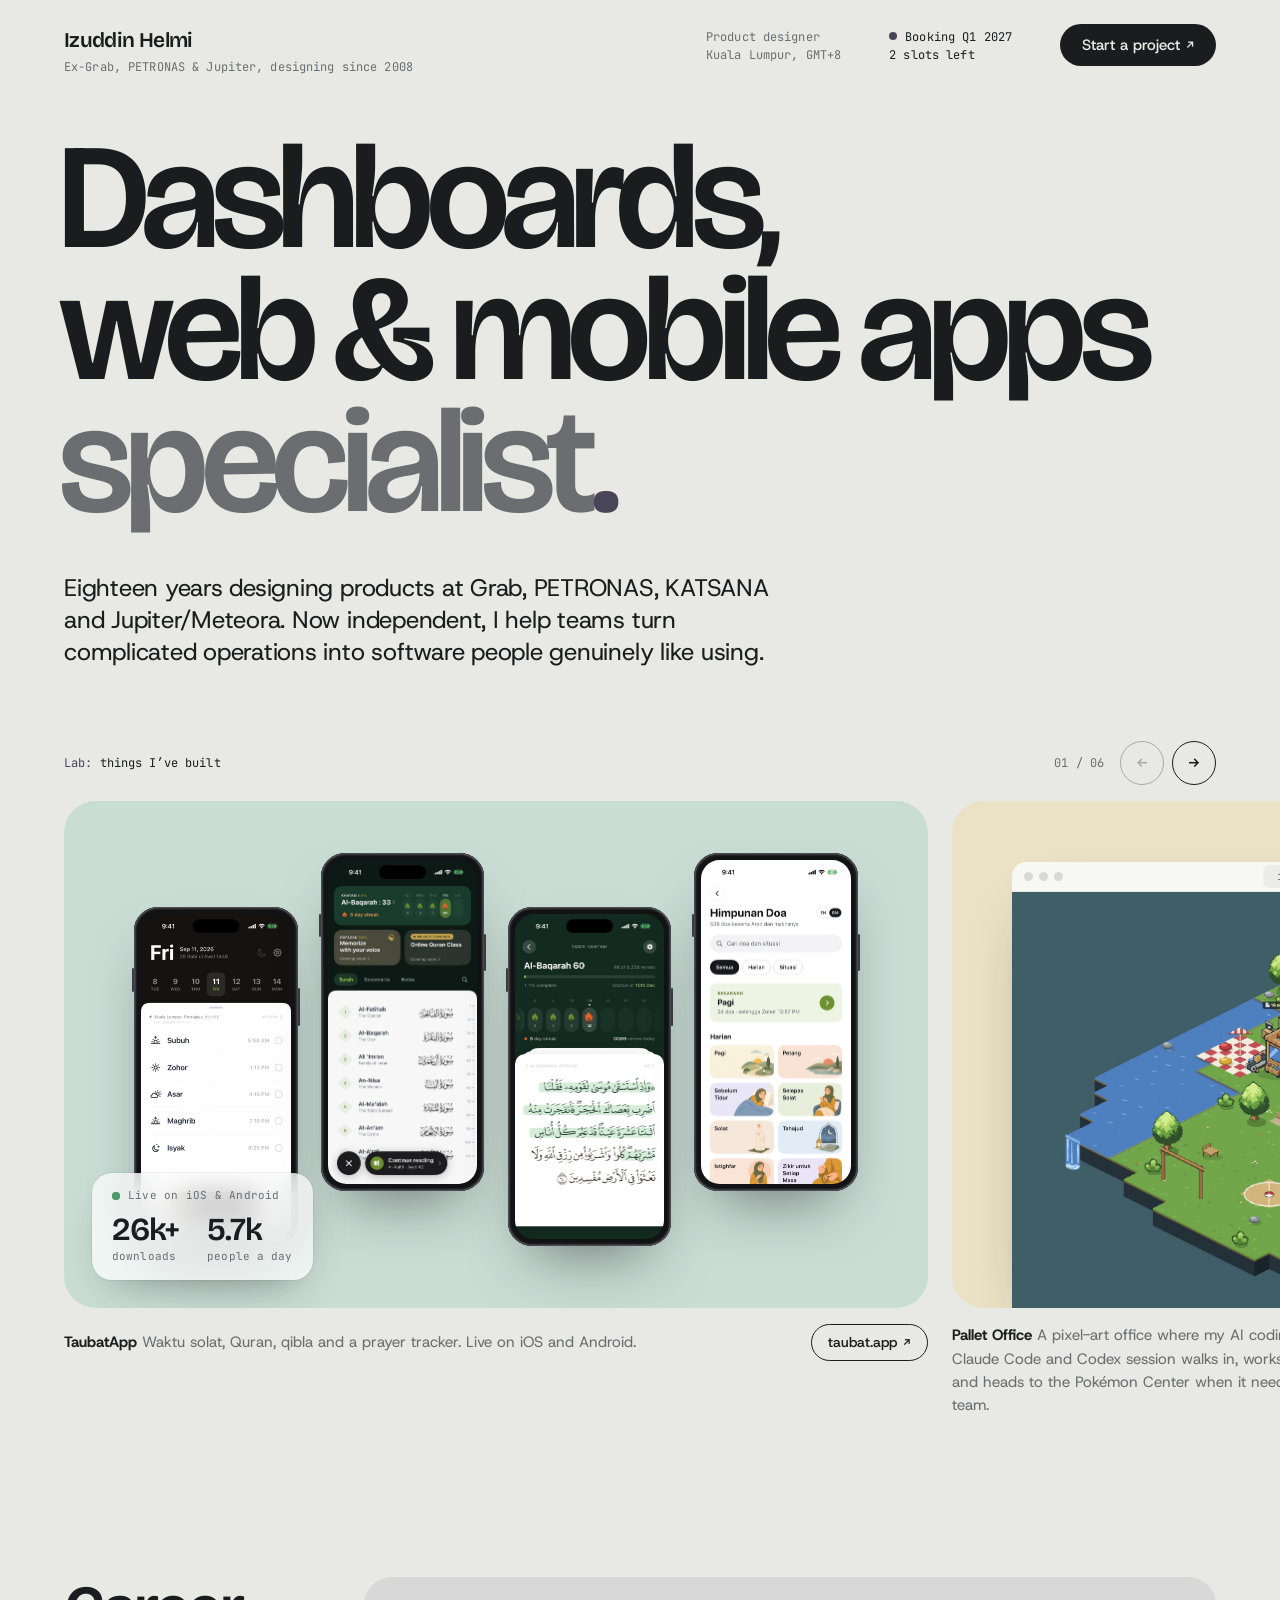
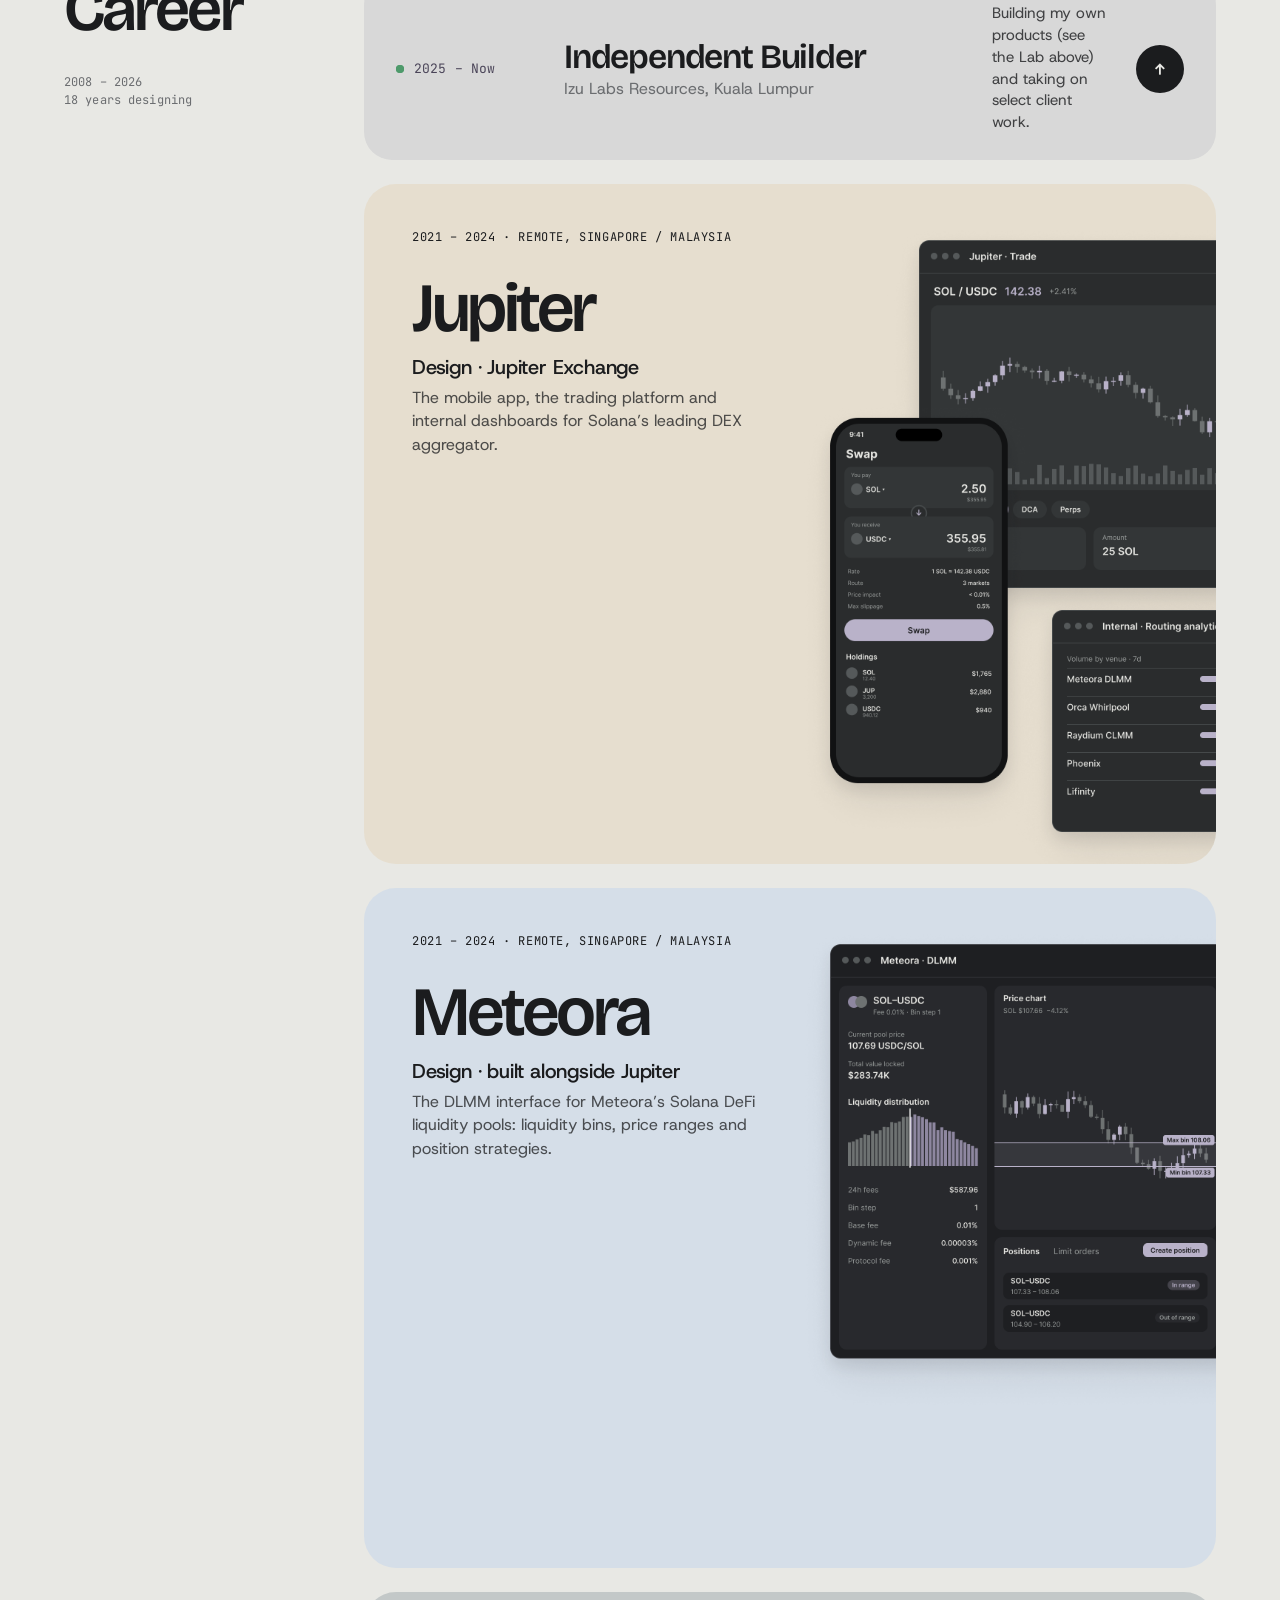
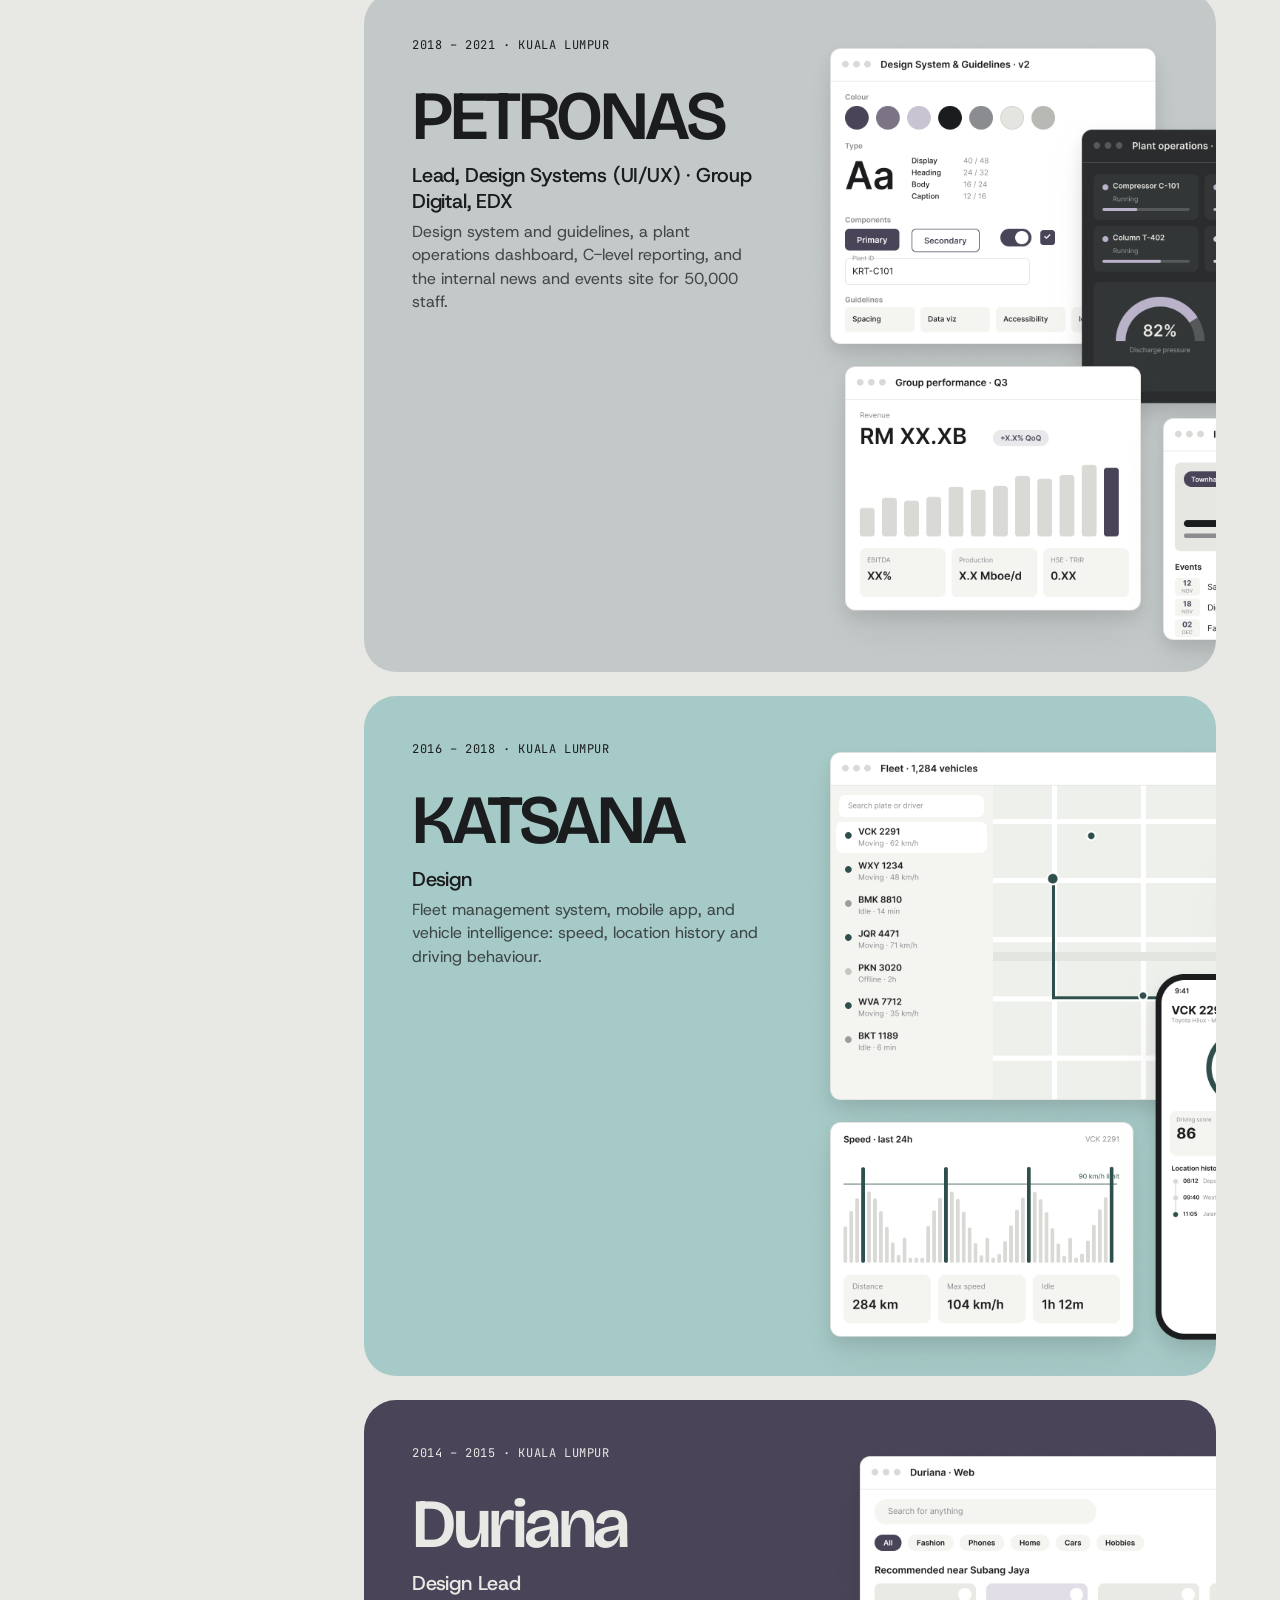
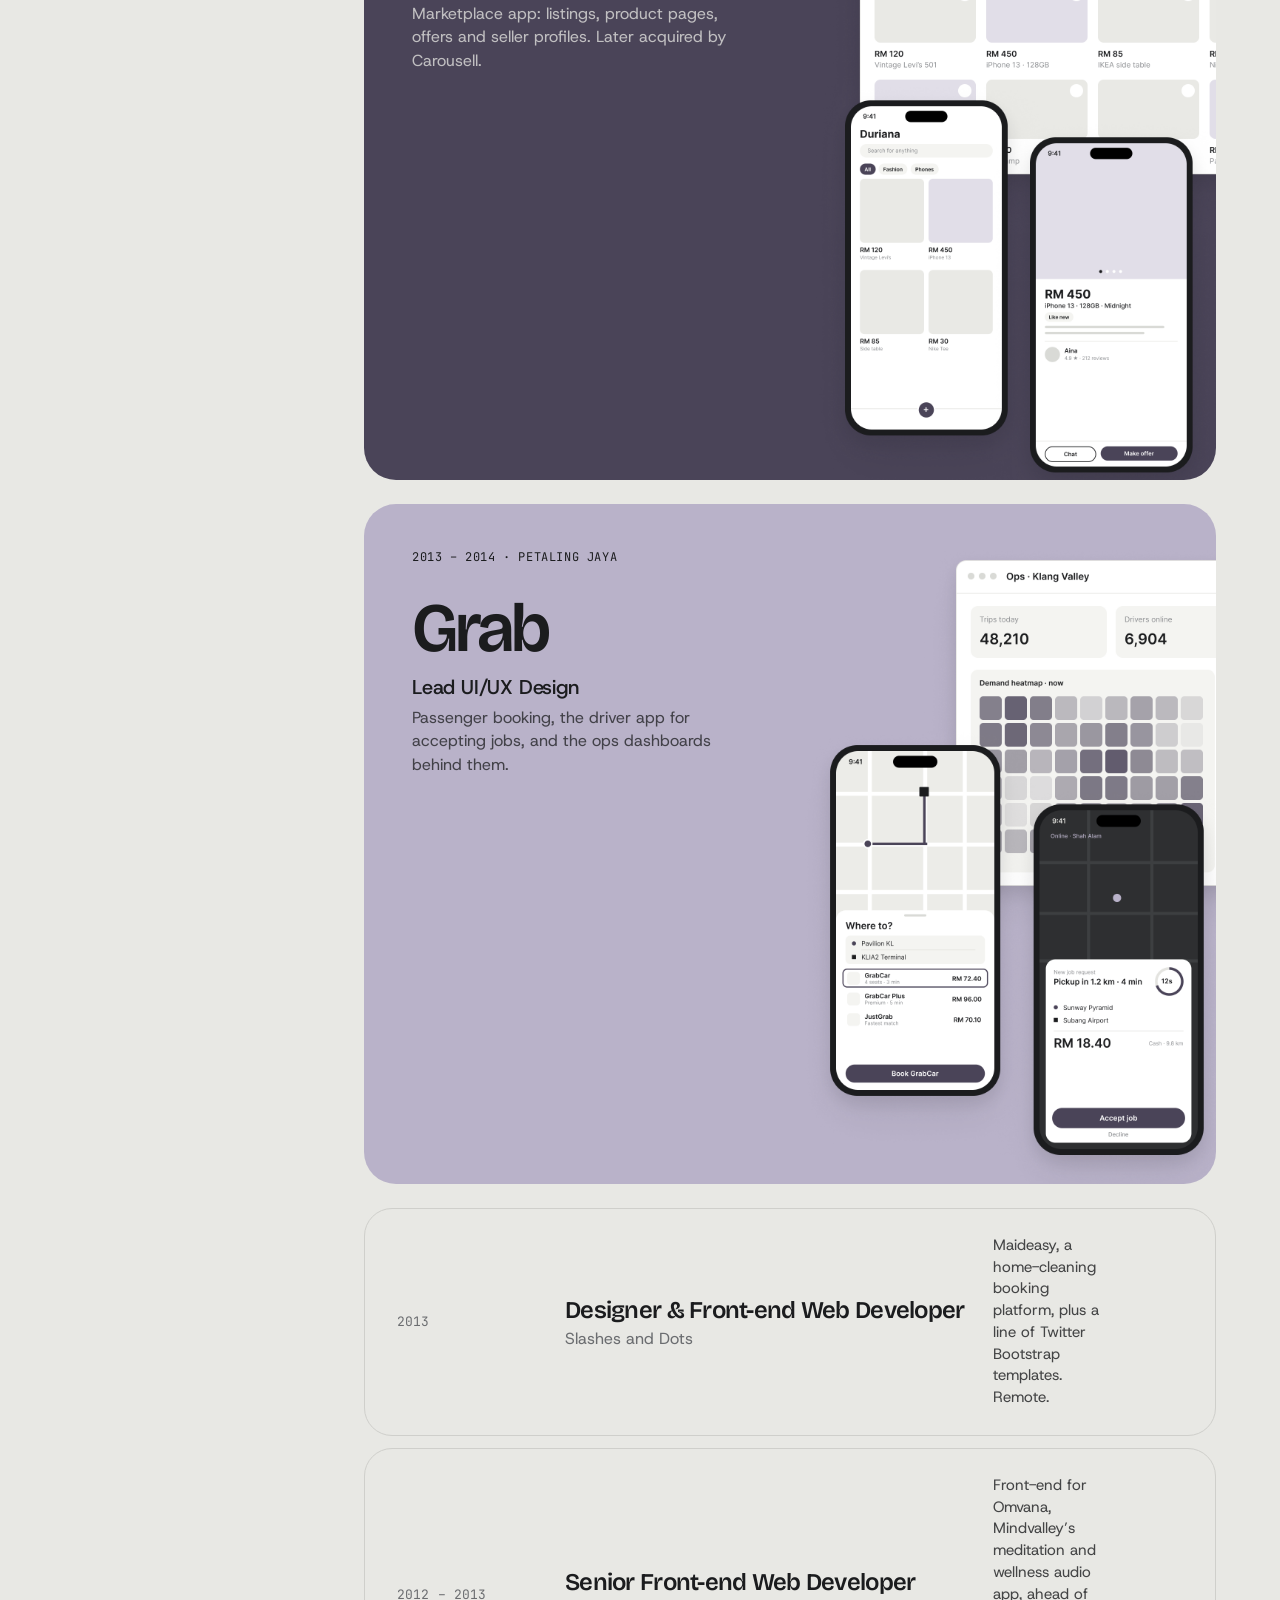
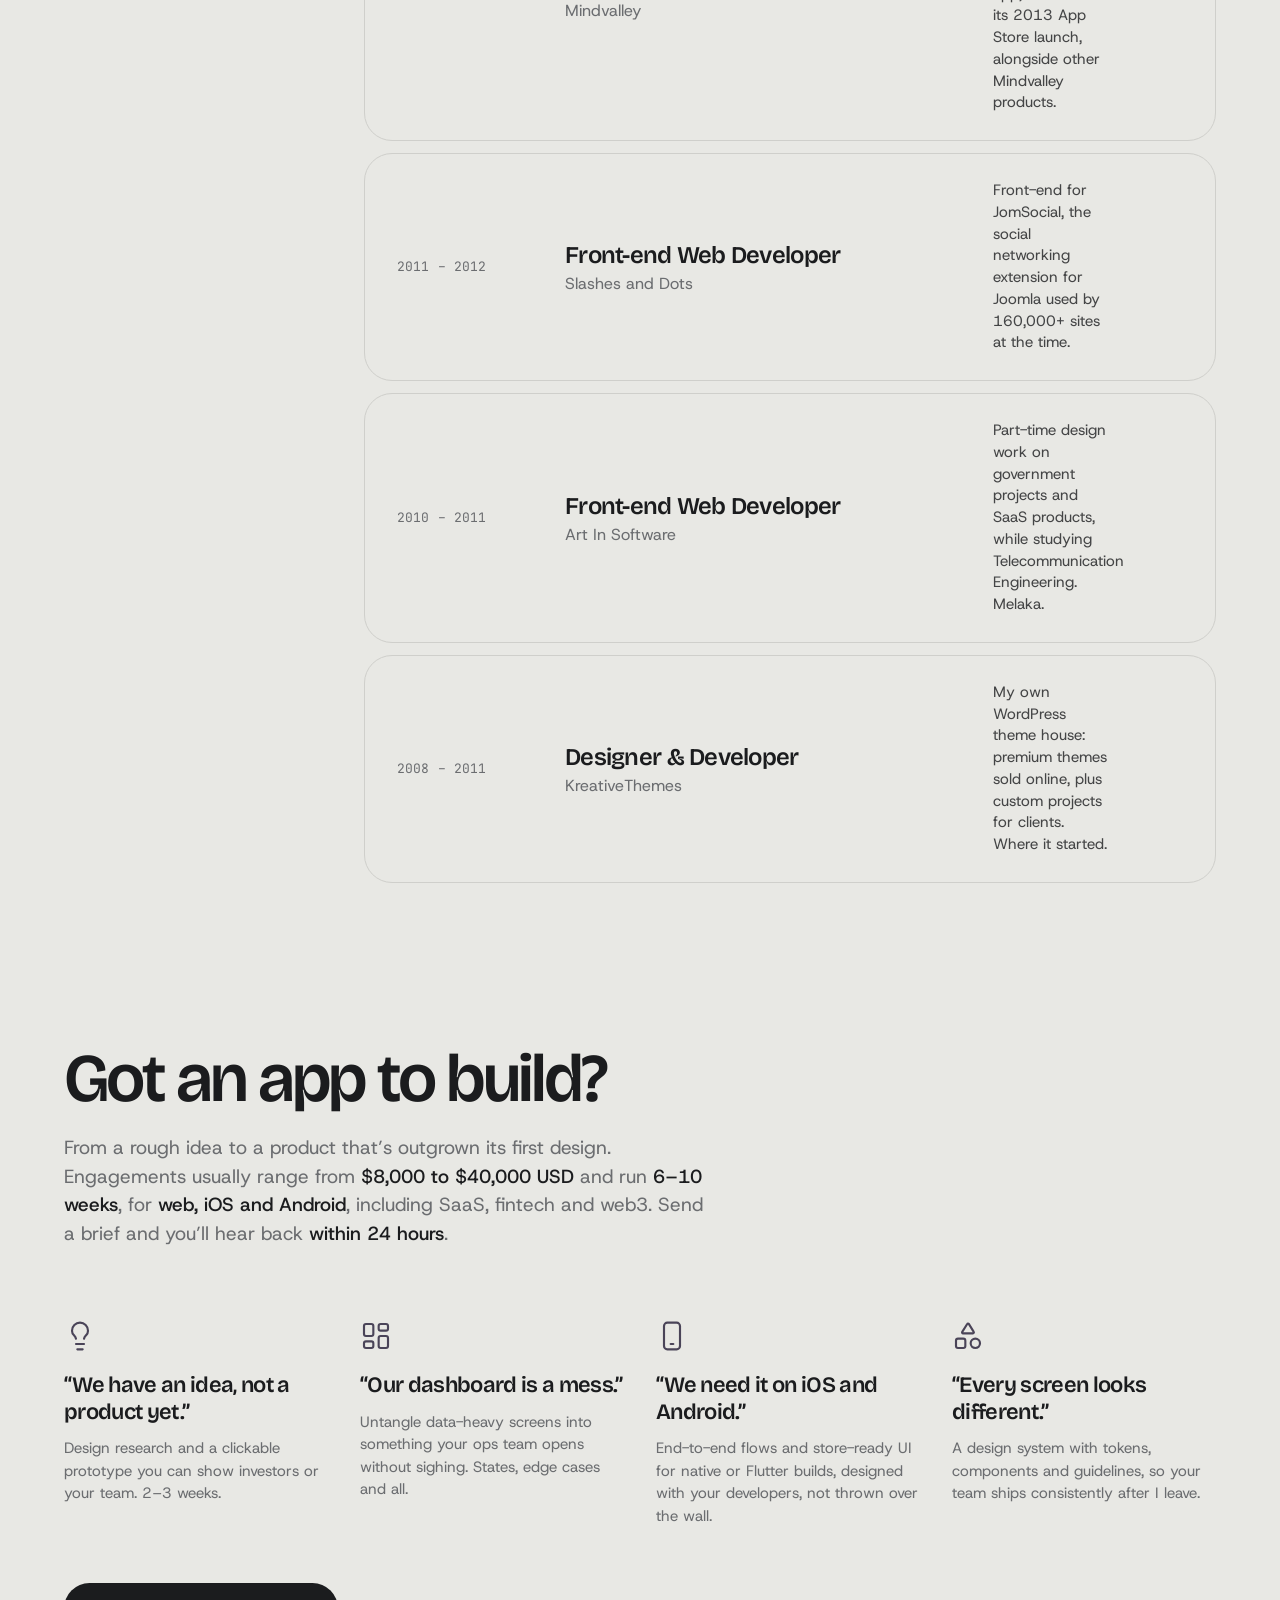
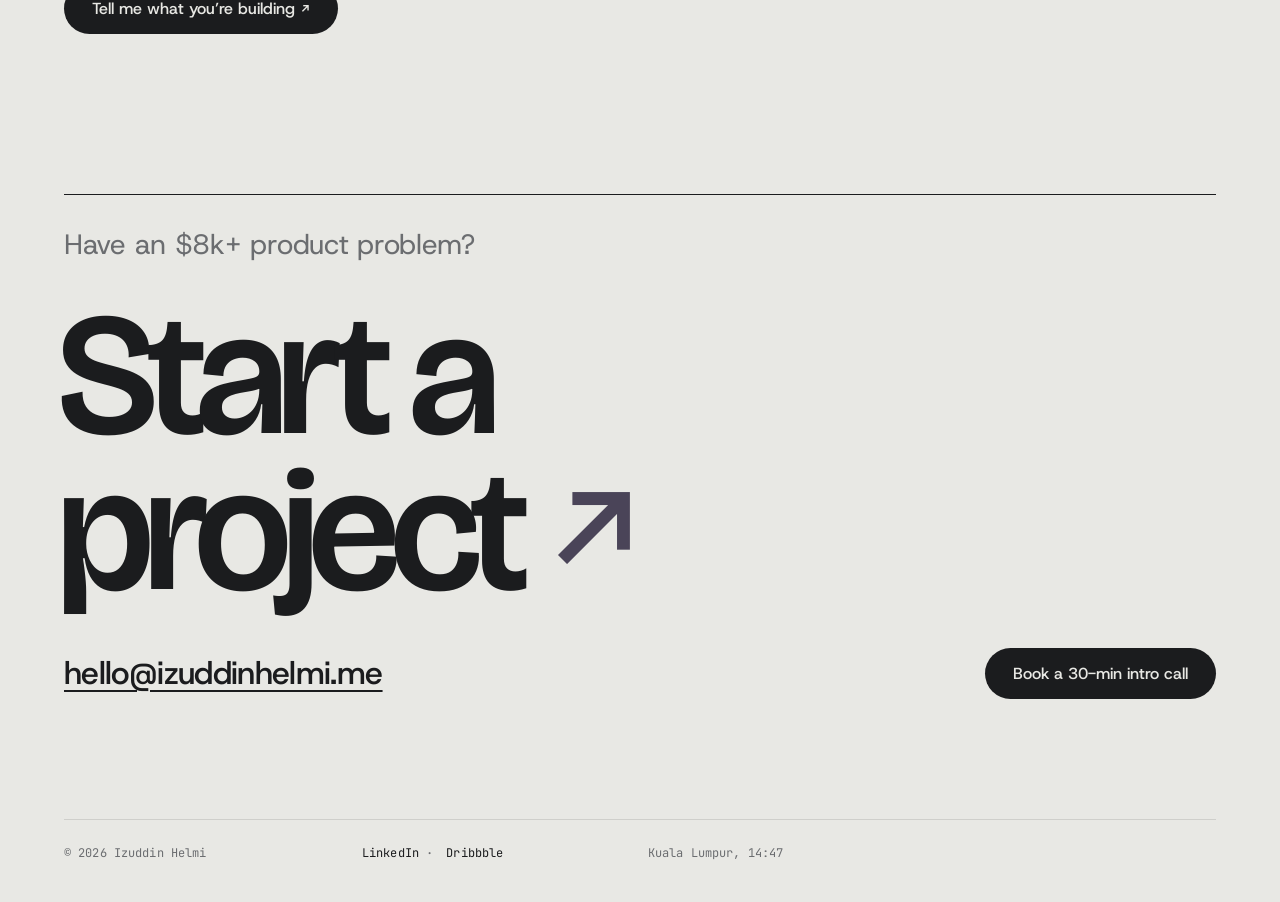
==== commit f88e6ed4: "Lab: TaubatApp traction stats (26k+ downloads, 5.7k people a day) floating on the card Co-Authored-B" ====
--- a/index.html
+++ b/index.html
@@ -73,6 +73,13 @@
             <span class="phone"><img src="assets/lab/taubat-quran-tab.jpg" width="598" height="1300" alt="TaubatApp Quran tab"></span>
             <span class="phone"><img src="assets/lab/taubat-mushaf.jpg" width="598" height="1300" alt="TaubatApp Quran mushaf reader"></span>
             <span class="phone"><img src="assets/lab/taubat-doa.jpg" width="598" height="1300" alt="TaubatApp Himpunan Doa library"></span>
+                      <div class="lab__stats" aria-label="TaubatApp: 26,000+ downloads, about 5,700 people use it every day">
+              <p class="lab__stats-live mono"><span class="live-dot" aria-hidden="true"></span>Live on iOS &amp; Android</p>
+              <div class="lab__stats-row">
+                <p><strong>26k+</strong><span class="mono">downloads</span></p>
+                <p><strong>5.7k</strong><span class="mono">people a day</span></p>
+              </div>
+            </div>
           </a>
           <div class="lab__caption">
             <p><strong>TaubatApp</strong> <span class="muted">Waktu solat, Quran, qibla and a prayer tracker. Live on iOS and Android.</span></p>
--- a/styles.css
+++ b/styles.css
@@ -197,6 +197,27 @@
 
 /* Mobile-app slides: three phone screens, cropped to the top, bleeding off the bottom */
 .lab__frame--phones { display: flex; justify-content: center; align-items: flex-start; gap: 3%; padding: 6% 5% 0; }
+/* Traction for a live product, floating bottom-left over the screens */
+.lab__frame--phones { position: relative; }
+.lab__stats {
+  position: absolute; left: 28px; bottom: 28px; z-index: 2;
+  display: grid; gap: 10px; padding: 14px 20px 16px;
+  background: rgb(255 255 255 / .72); color: var(--ink);
+  -webkit-backdrop-filter: blur(16px) saturate(1.3); backdrop-filter: blur(16px) saturate(1.3);
+  border-radius: 20px; box-shadow: 0 0 0 1px rgb(27 28 30 / .06), 0 18px 40px -18px rgb(27 28 30 / .35);
+}
+.lab__stats p { margin: 0; }
+.lab__stats-live { display: flex; align-items: center; gap: 8px; font-size: 11px; color: var(--muted); letter-spacing: .02em; }
+.lab__stats-row { display: flex; gap: 28px; }
+.lab__stats-row p { display: grid; gap: 2px; }
+.lab__stats strong { font: 600 32px/1 var(--display); letter-spacing: -0.03em; }
+.lab__stats-row .mono { font-size: 11px; color: var(--muted); }
+/* Arrives after the phones have settled */
+.js .lab__frame--phones:not(.is-in) .lab__stats { opacity: 0; }
+.lab__frame--phones.is-in .lab__stats { animation: stats-in .9s cubic-bezier(.22, .9, .3, 1) 1.05s backwards; }
+@keyframes stats-in { from { opacity: 0; transform: translateY(12px); filter: blur(4px); } }
+@media (prefers-reduced-motion: reduce) { .lab__frame--phones .lab__stats { animation: none; opacity: 1; } }
+
 /* Each screenshot sits in an iPhone body: dark bezel, a thin metal edge and side buttons */
 .lab__frame--phones .phone {
   position: relative; flex: none; width: 21%; padding: .9%;
@@ -531,6 +552,10 @@
   .browser__bar span { left: 30%; }
   .lab__frame--phones { padding: 20px 12px 0; gap: 6px; }
   .lab__frame--phones .phone { width: 23.5%; padding: 1.2%; }
+  .lab__stats { left: 12px; bottom: 12px; padding: 10px 14px 12px; gap: 6px; border-radius: 14px; }
+  .lab__stats strong { font-size: 20px; }
+  .lab__stats-row { gap: 18px; }
+  .lab__stats-live, .lab__stats-row .mono { font-size: 10px; }
   .lab__frame:hover .phone { transform: none; }
   .lab__frame:hover img, .lab__frame:hover video, .lab__frame:hover .lab__placeholder { transform: none; }
   .lab__caption { flex-direction: column; align-items: flex-start; gap: 10px; }
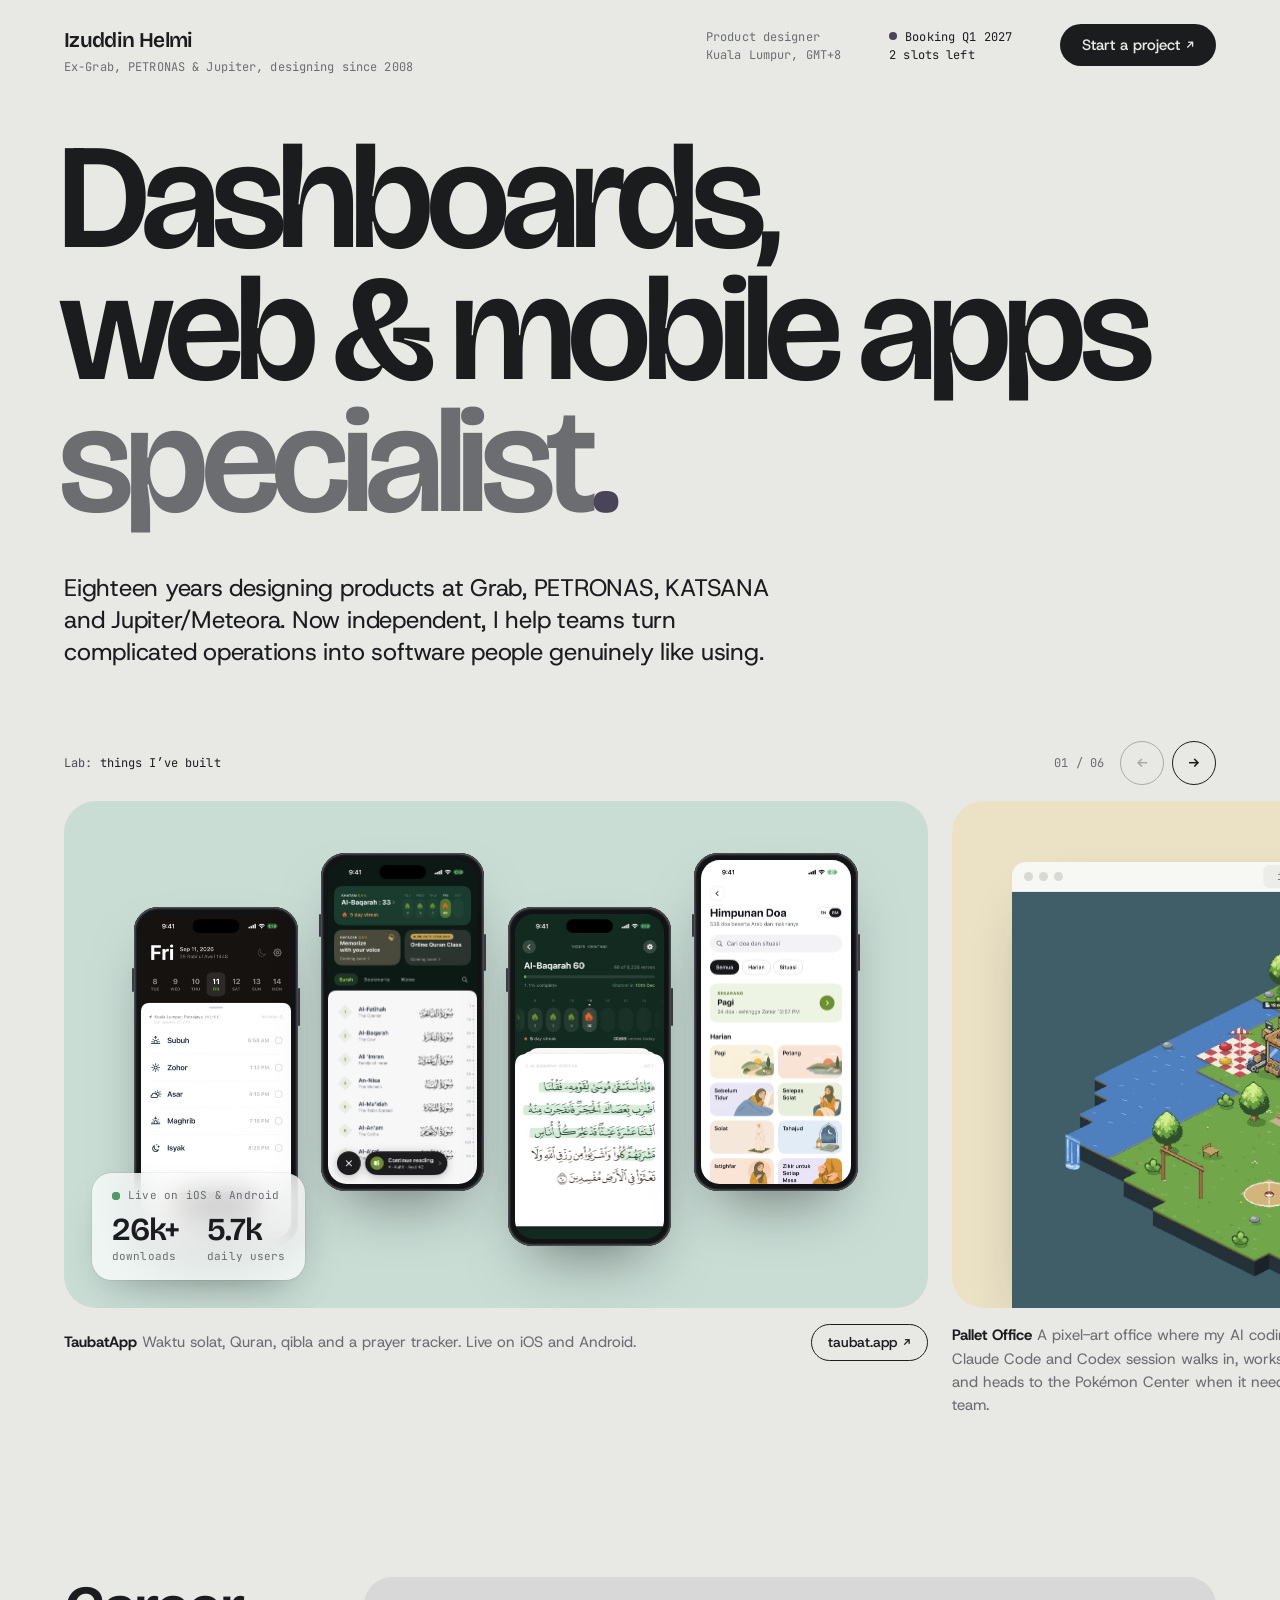
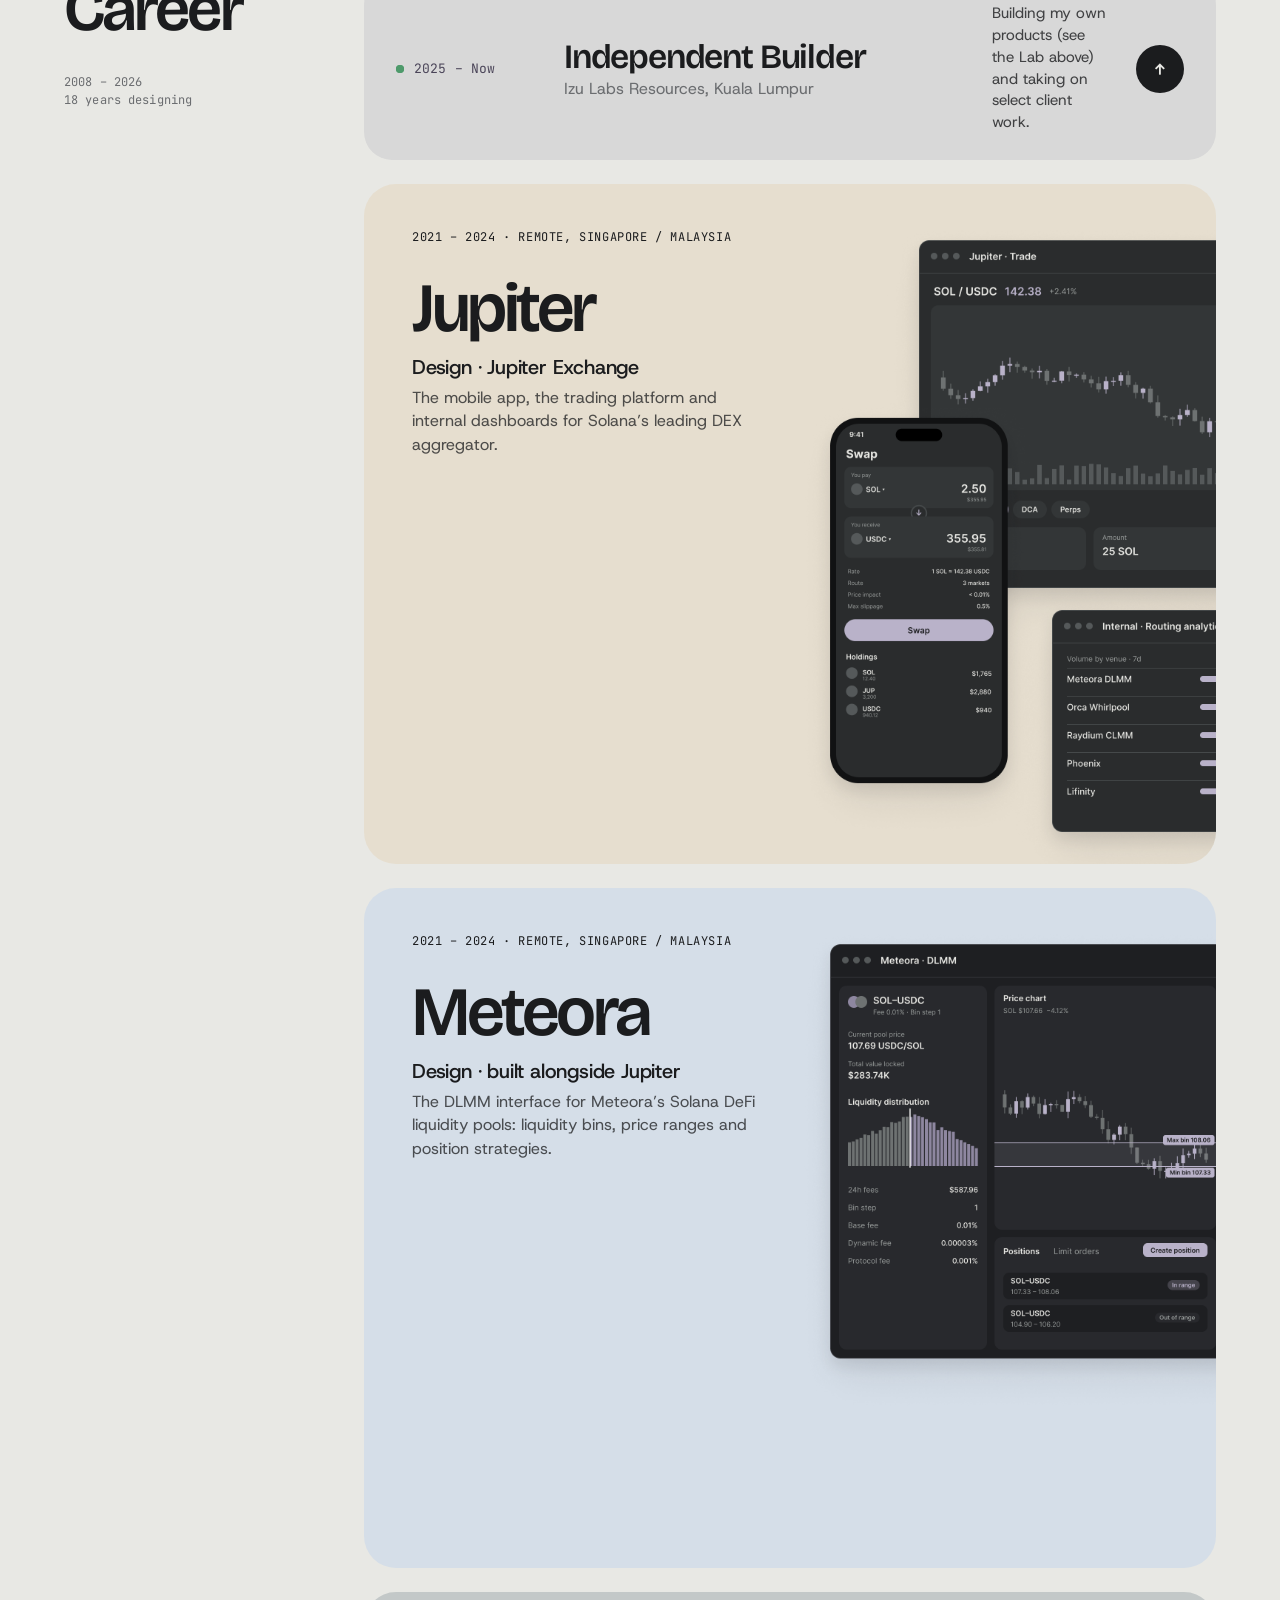
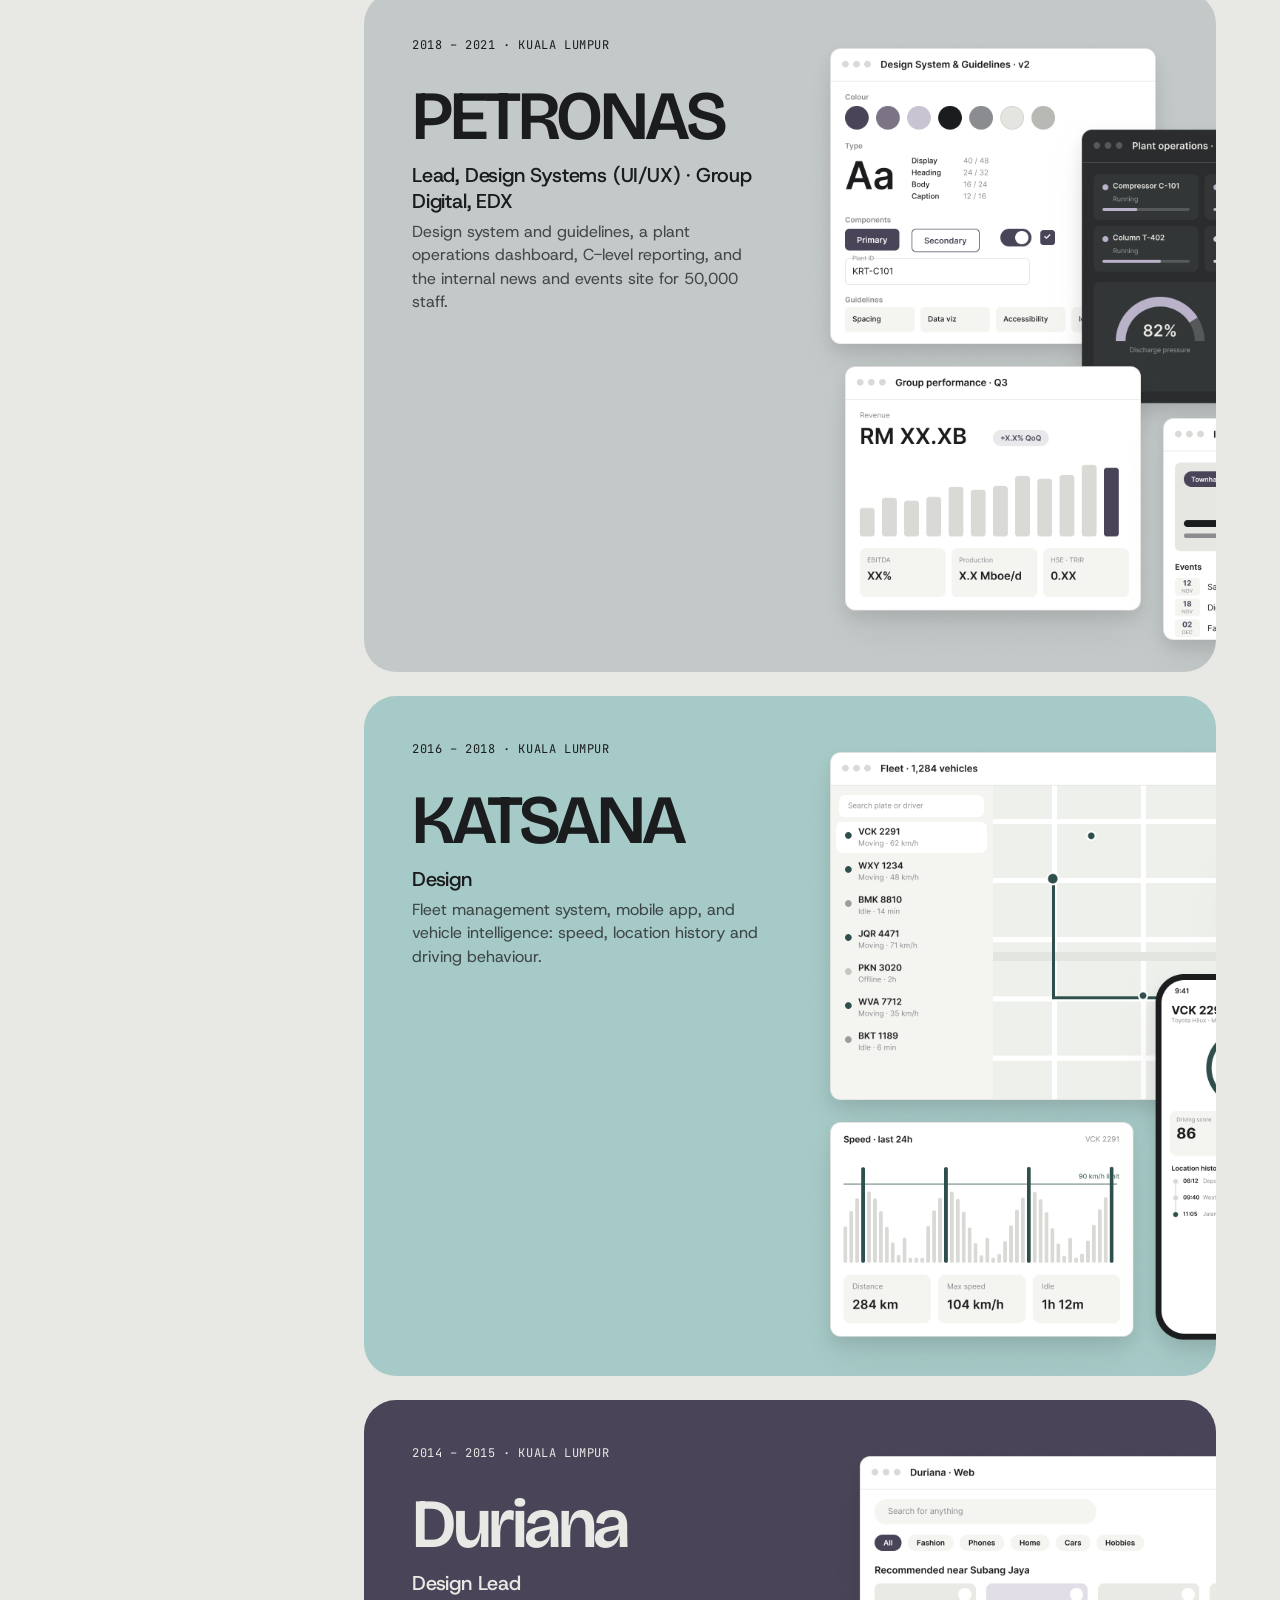
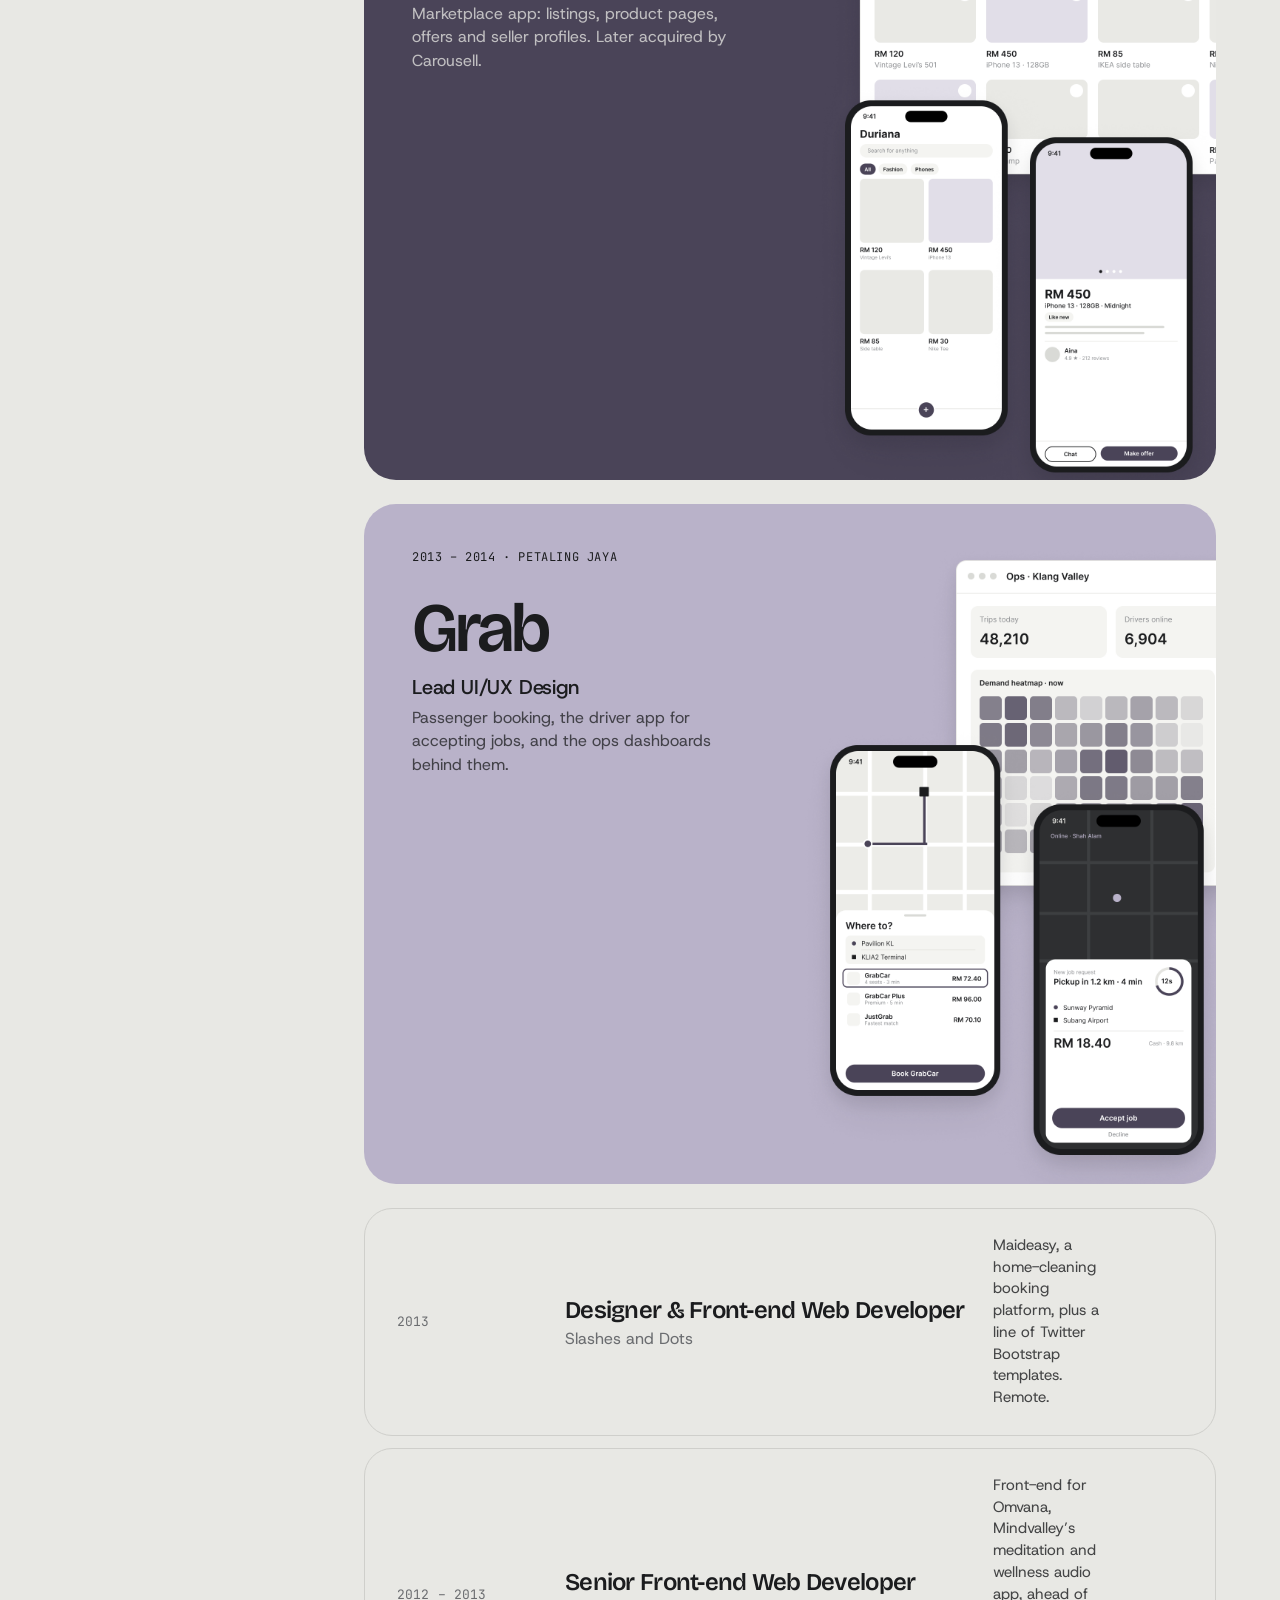
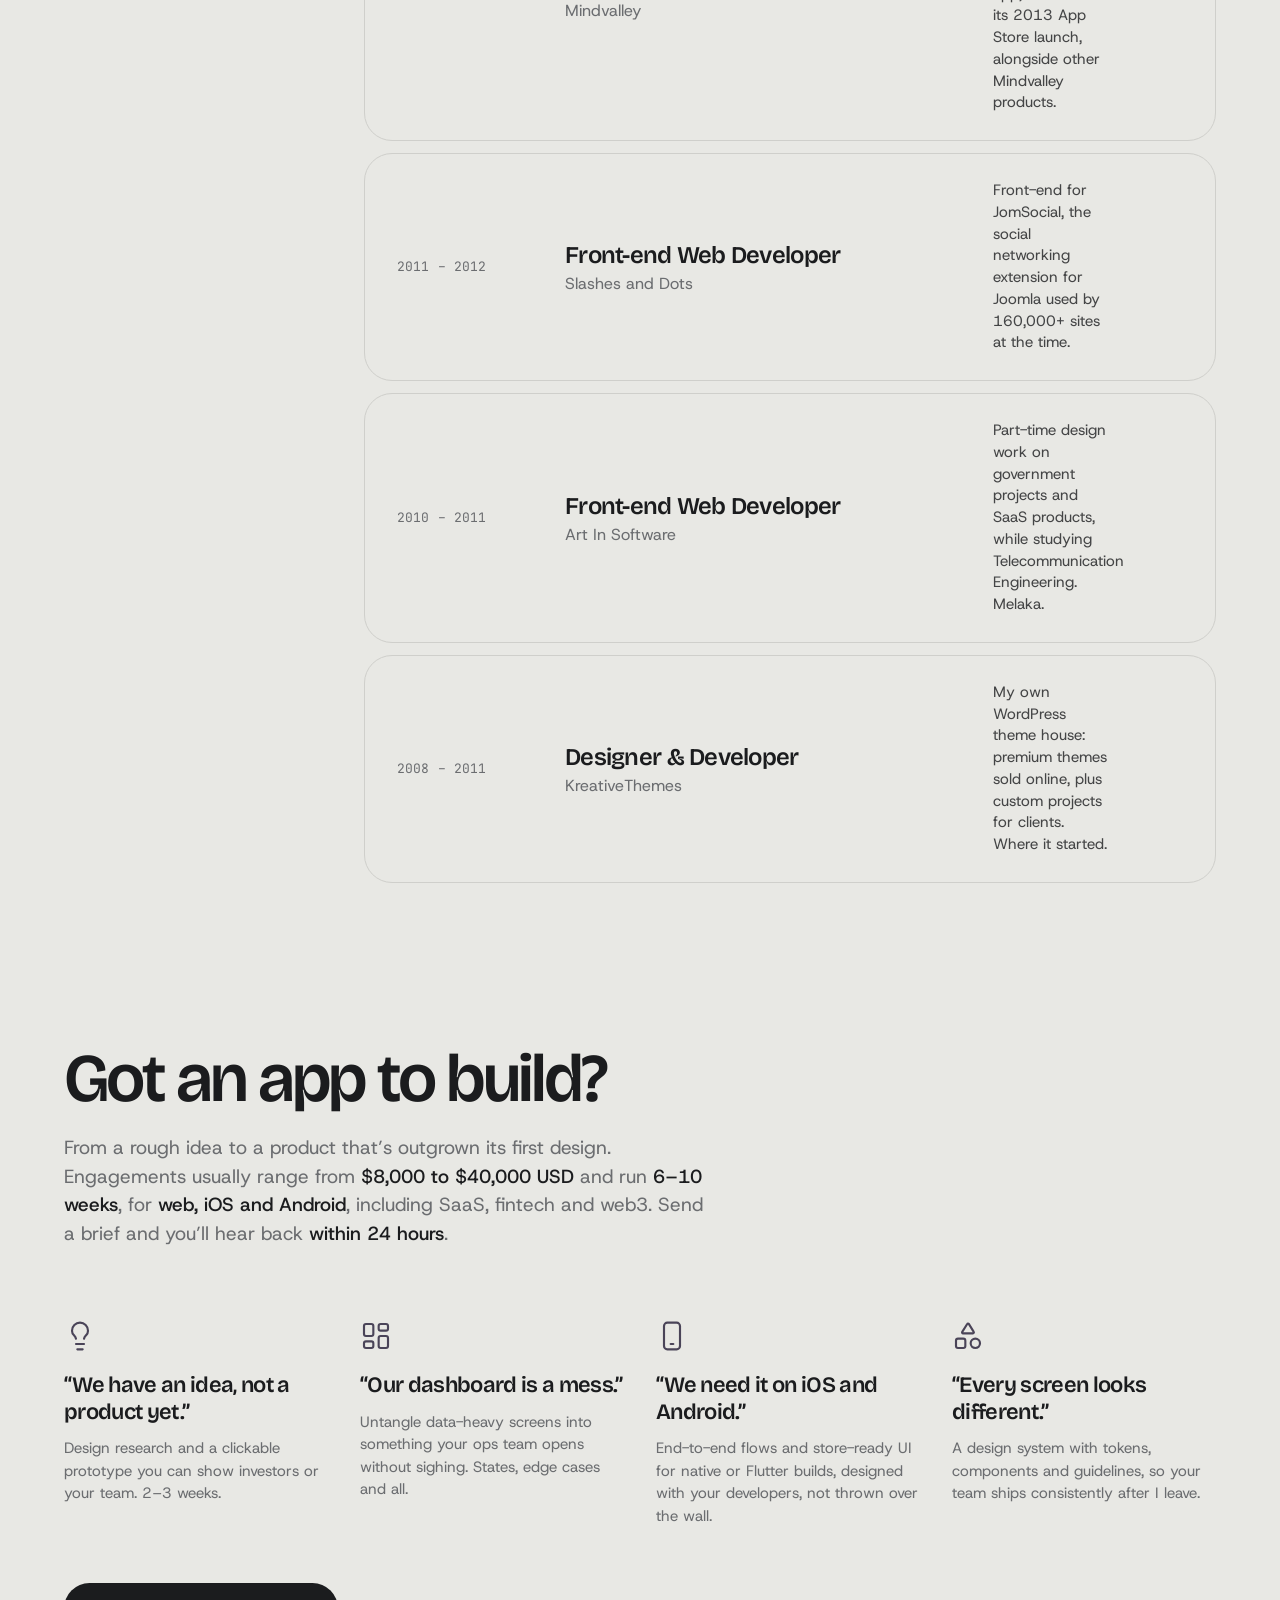
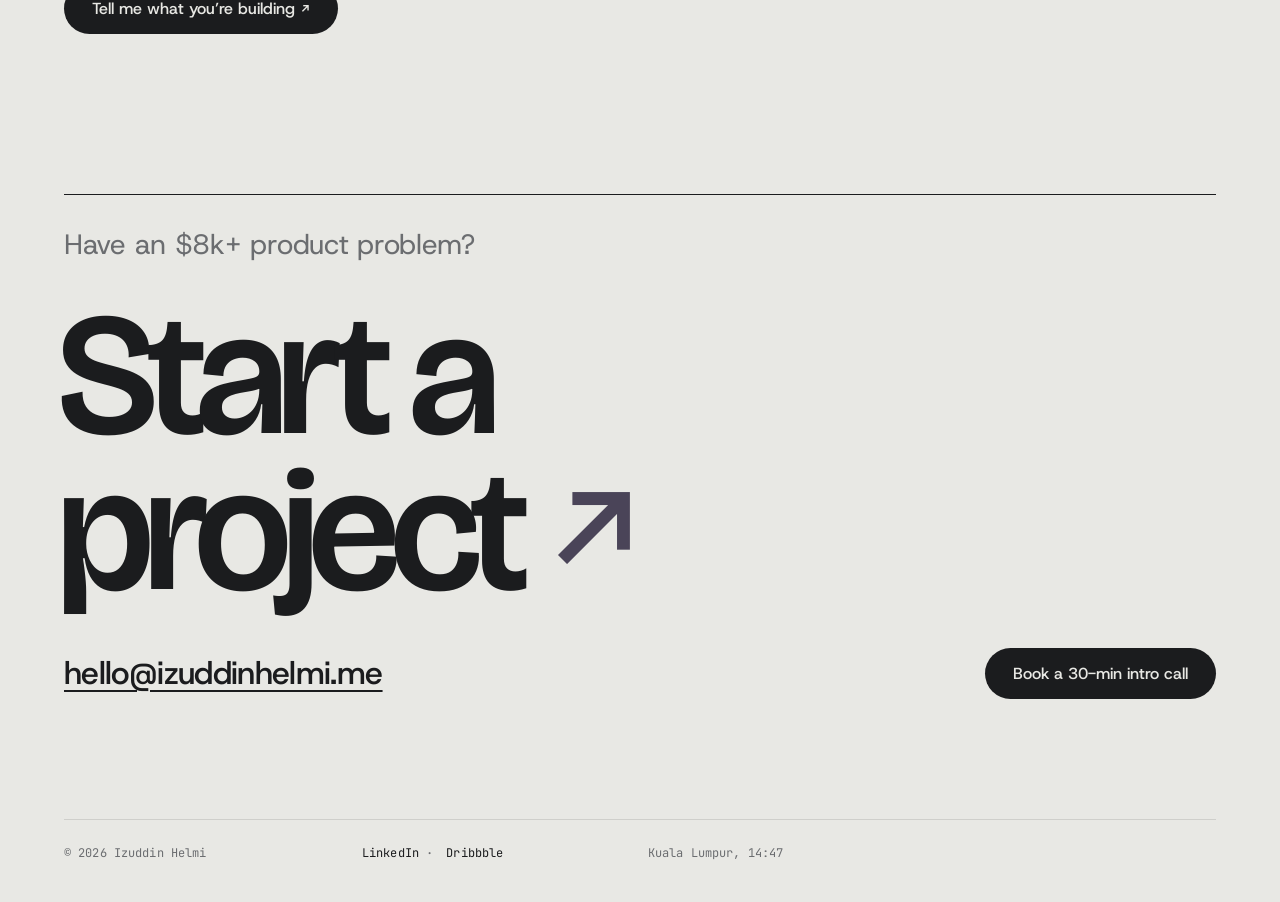
==== commit 8703aa9e: "Lab: TaubatApp stat reads daily users Co-Authored-By: Claude Opus 5.5 <noreply@anthropic.com>" ====
--- a/index.html
+++ b/index.html
@@ -73,11 +73,11 @@
             <span class="phone"><img src="assets/lab/taubat-quran-tab.jpg" width="598" height="1300" alt="TaubatApp Quran tab"></span>
             <span class="phone"><img src="assets/lab/taubat-mushaf.jpg" width="598" height="1300" alt="TaubatApp Quran mushaf reader"></span>
             <span class="phone"><img src="assets/lab/taubat-doa.jpg" width="598" height="1300" alt="TaubatApp Himpunan Doa library"></span>
-                      <div class="lab__stats" aria-label="TaubatApp: 26,000+ downloads, about 5,700 people use it every day">
+                      <div class="lab__stats" aria-label="TaubatApp: 26,000+ downloads, about 5,700 daily users">
               <p class="lab__stats-live mono"><span class="live-dot" aria-hidden="true"></span>Live on iOS &amp; Android</p>
               <div class="lab__stats-row">
                 <p><strong>26k+</strong><span class="mono">downloads</span></p>
-                <p><strong>5.7k</strong><span class="mono">people a day</span></p>
+                <p><strong>5.7k</strong><span class="mono">daily users</span></p>
               </div>
             </div>
           </a>
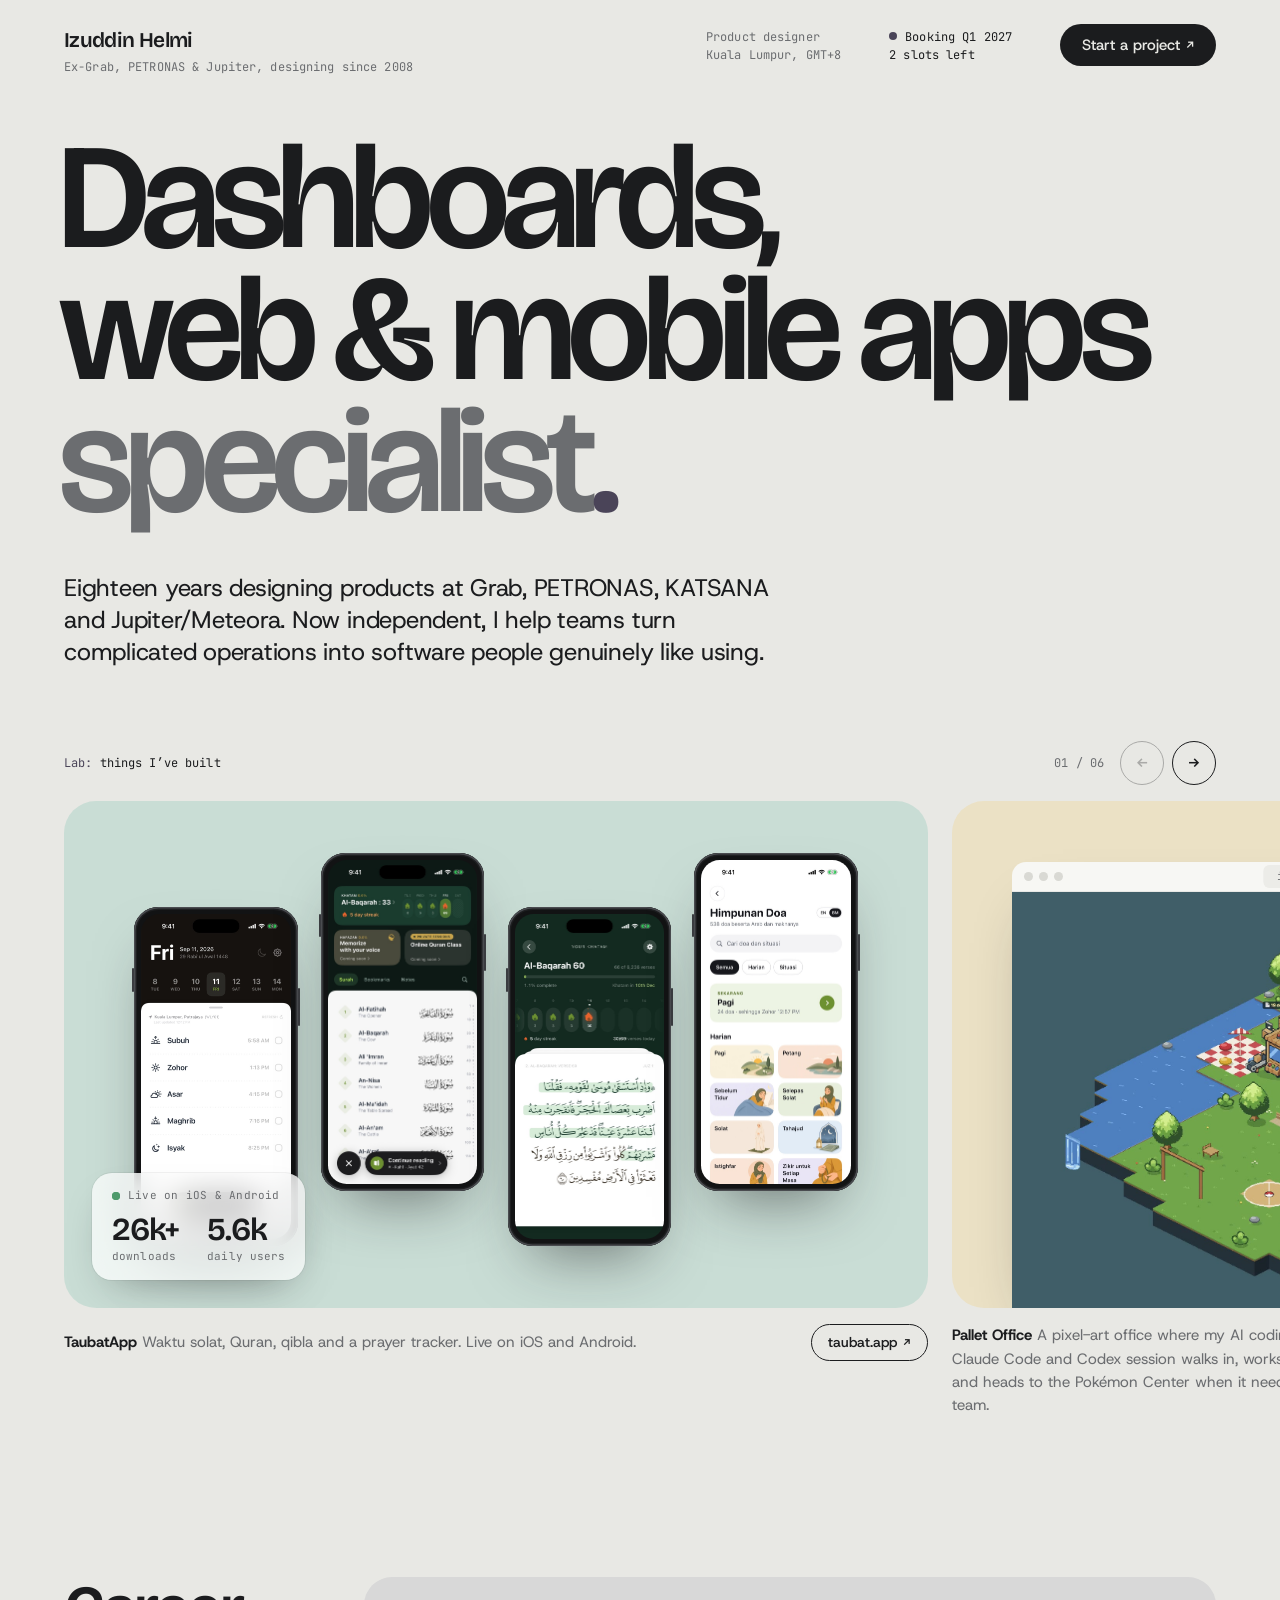
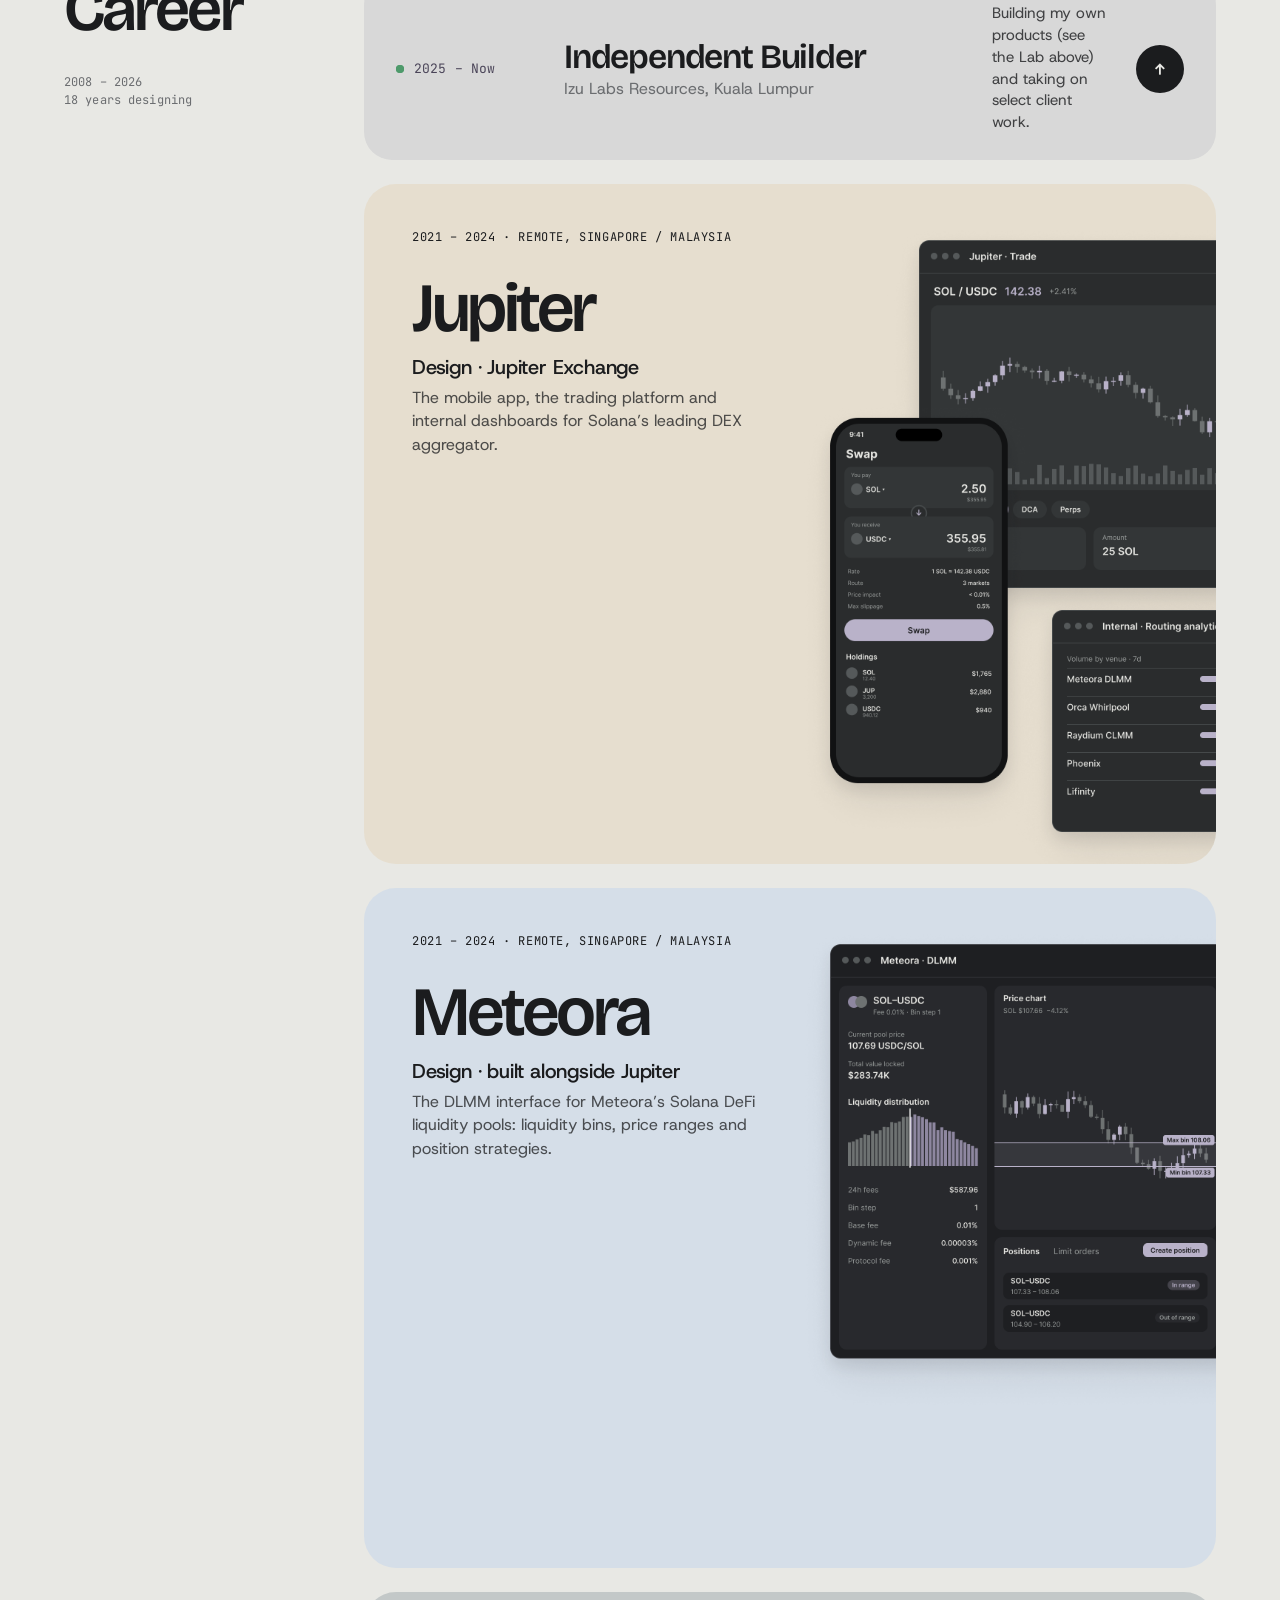
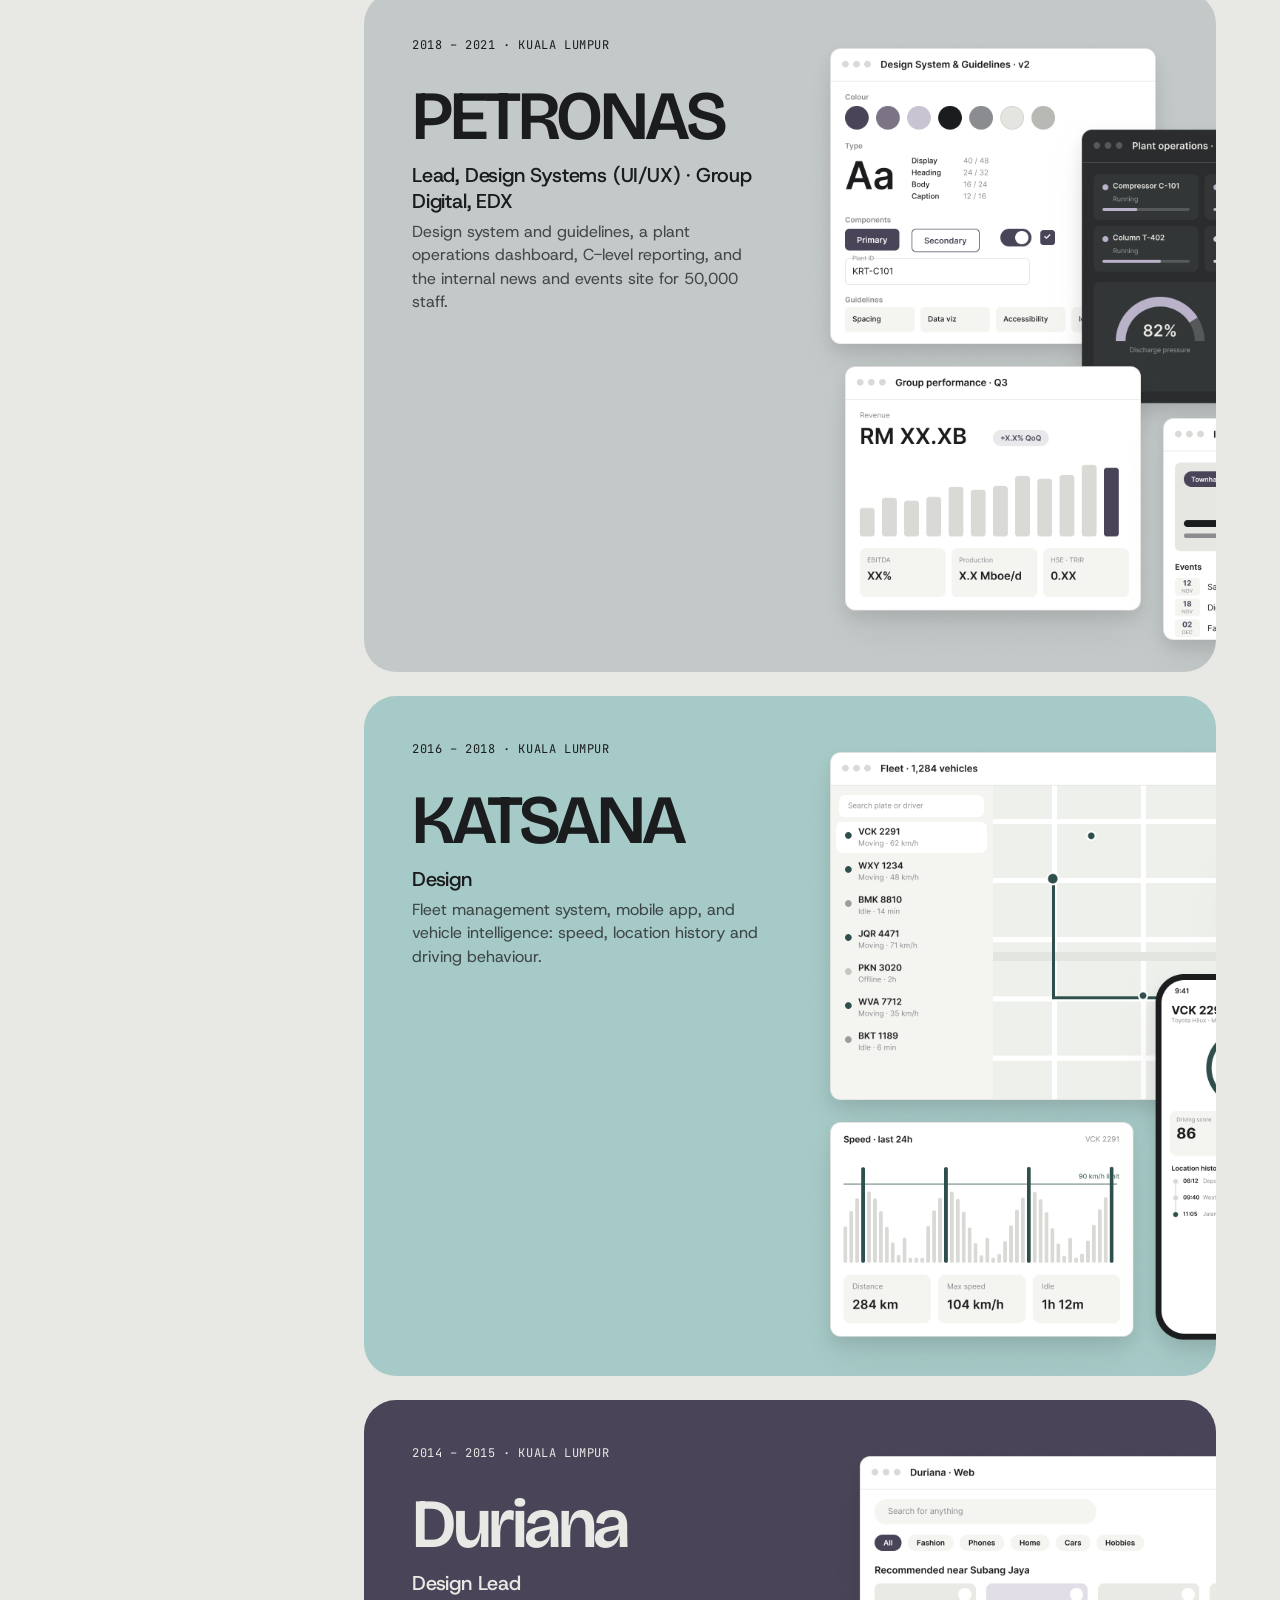
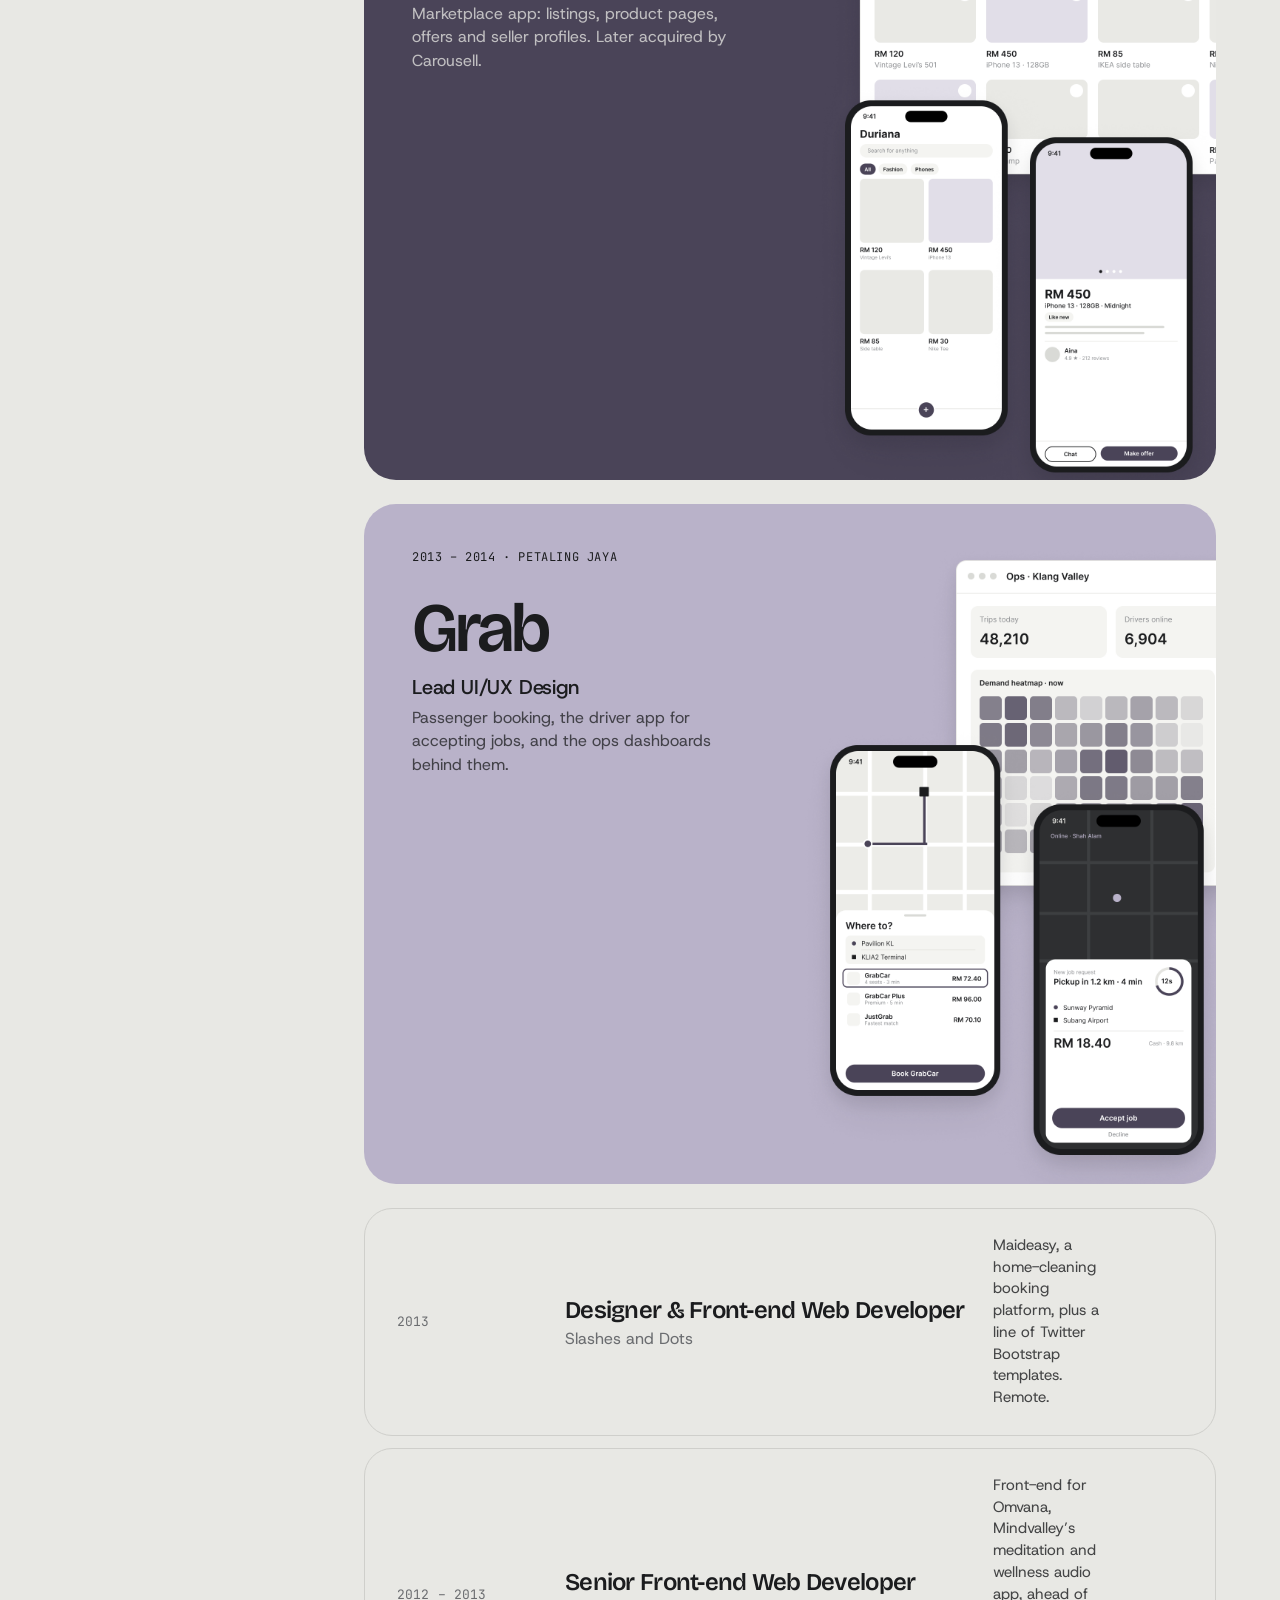
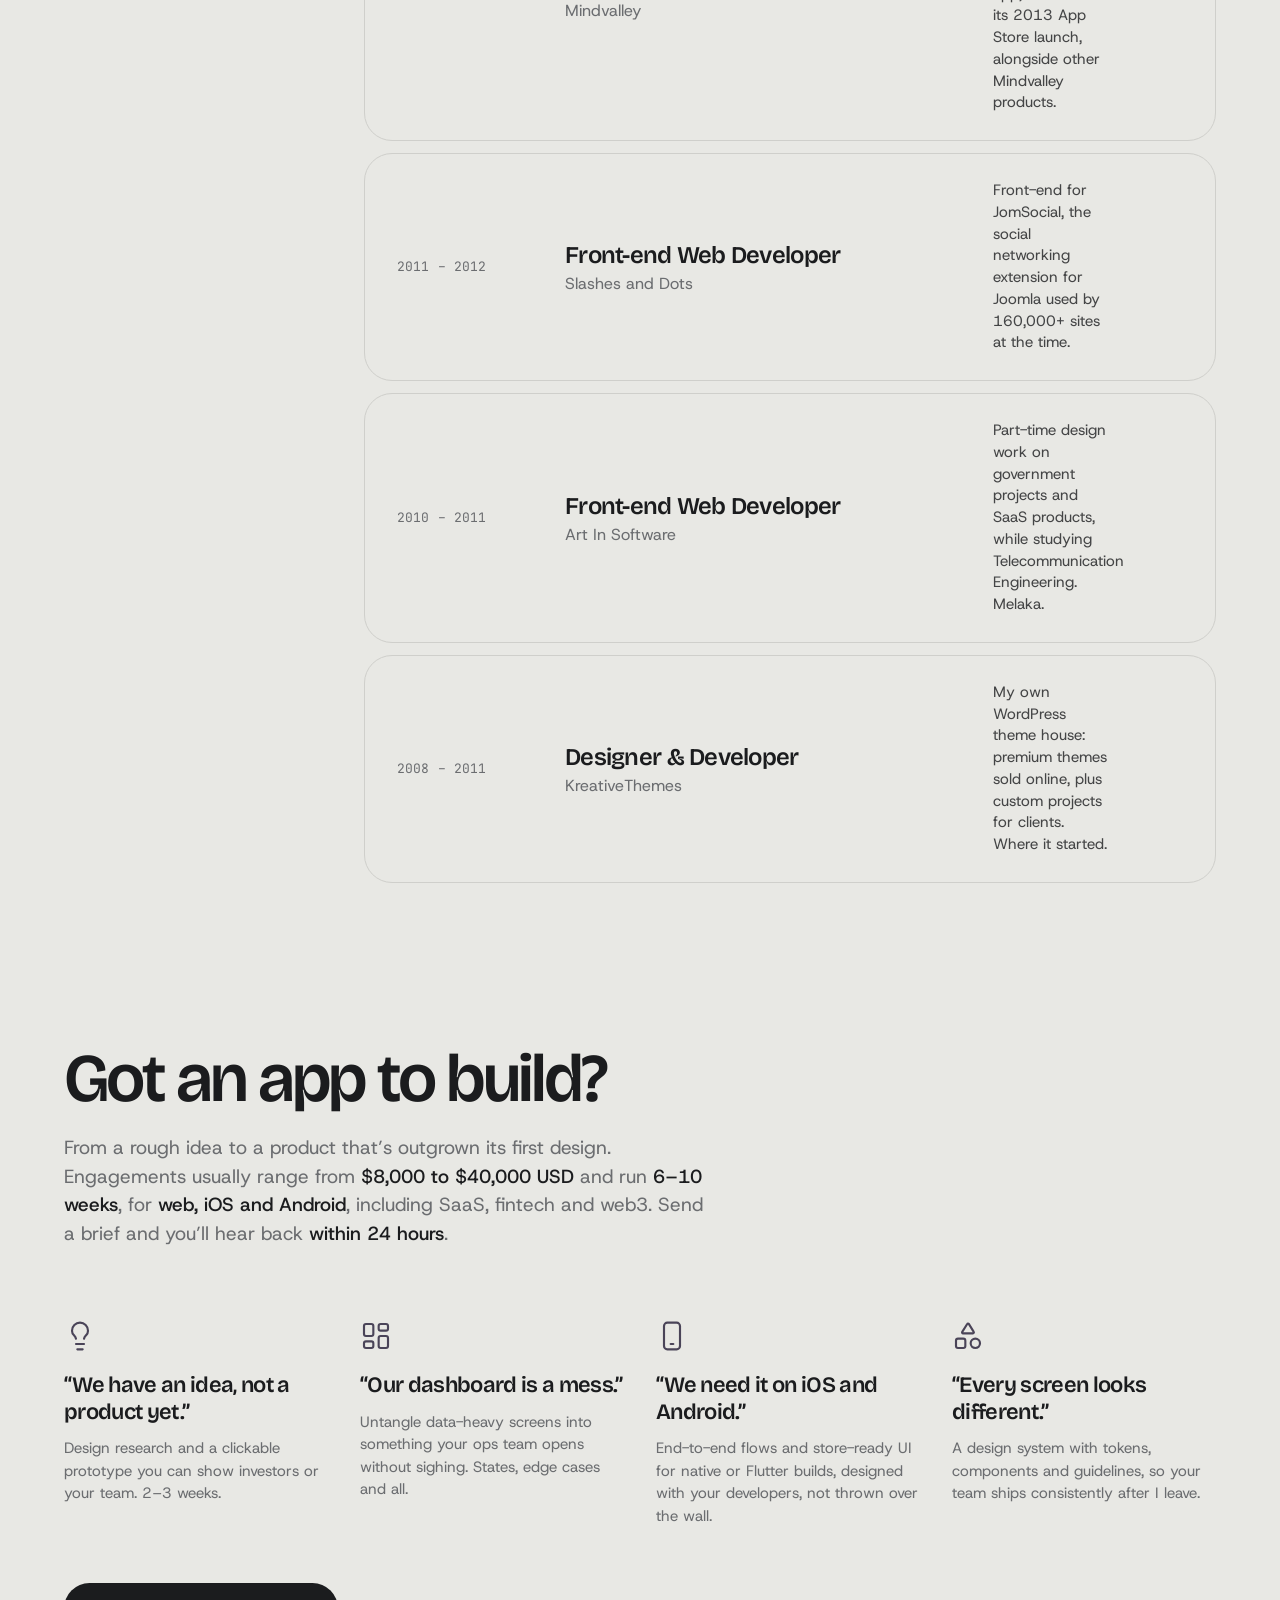
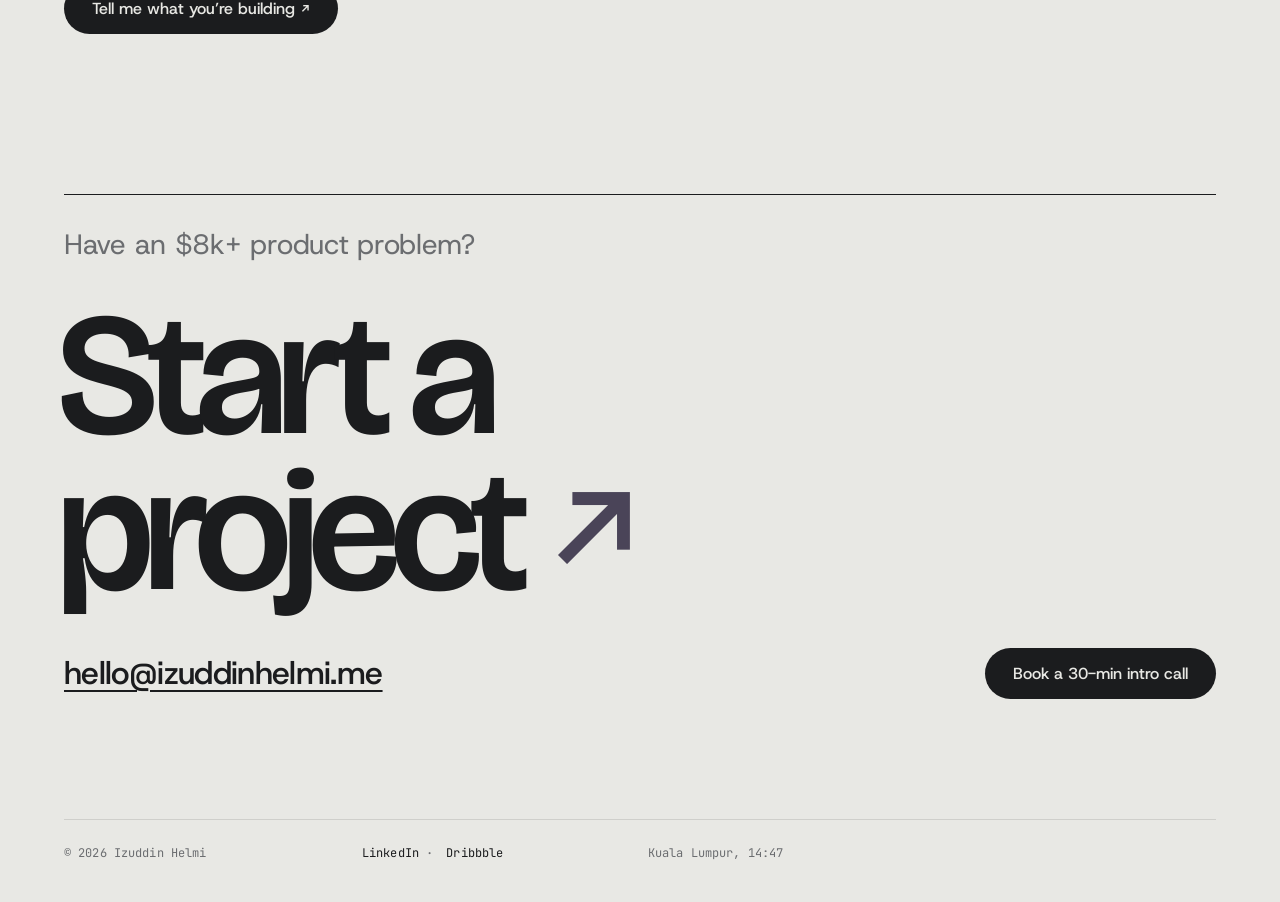
==== commit 438094ac: "Lab: TaubatApp stats live from taubat.app/api/v1/traction (HTML numbers as fallback) Co-Authored-By:" ====
--- a/index.html
+++ b/index.html
@@ -73,11 +73,11 @@
             <span class="phone"><img src="assets/lab/taubat-quran-tab.jpg" width="598" height="1300" alt="TaubatApp Quran tab"></span>
             <span class="phone"><img src="assets/lab/taubat-mushaf.jpg" width="598" height="1300" alt="TaubatApp Quran mushaf reader"></span>
             <span class="phone"><img src="assets/lab/taubat-doa.jpg" width="598" height="1300" alt="TaubatApp Himpunan Doa library"></span>
-                      <div class="lab__stats" aria-label="TaubatApp: 26,000+ downloads, about 5,700 daily users">
+                      <div class="lab__stats" aria-label="TaubatApp: 26,000+ downloads, about 5,600 daily users">
               <p class="lab__stats-live mono"><span class="live-dot" aria-hidden="true"></span>Live on iOS &amp; Android</p>
               <div class="lab__stats-row">
-                <p><strong>26k+</strong><span class="mono">downloads</span></p>
-                <p><strong>5.7k</strong><span class="mono">daily users</span></p>
+                <p><strong data-stat="downloads">26k+</strong><span class="mono">downloads</span></p>
+                <p><strong data-stat="daily_users">5.6k</strong><span class="mono">daily users</span></p>
               </div>
             </div>
           </a>
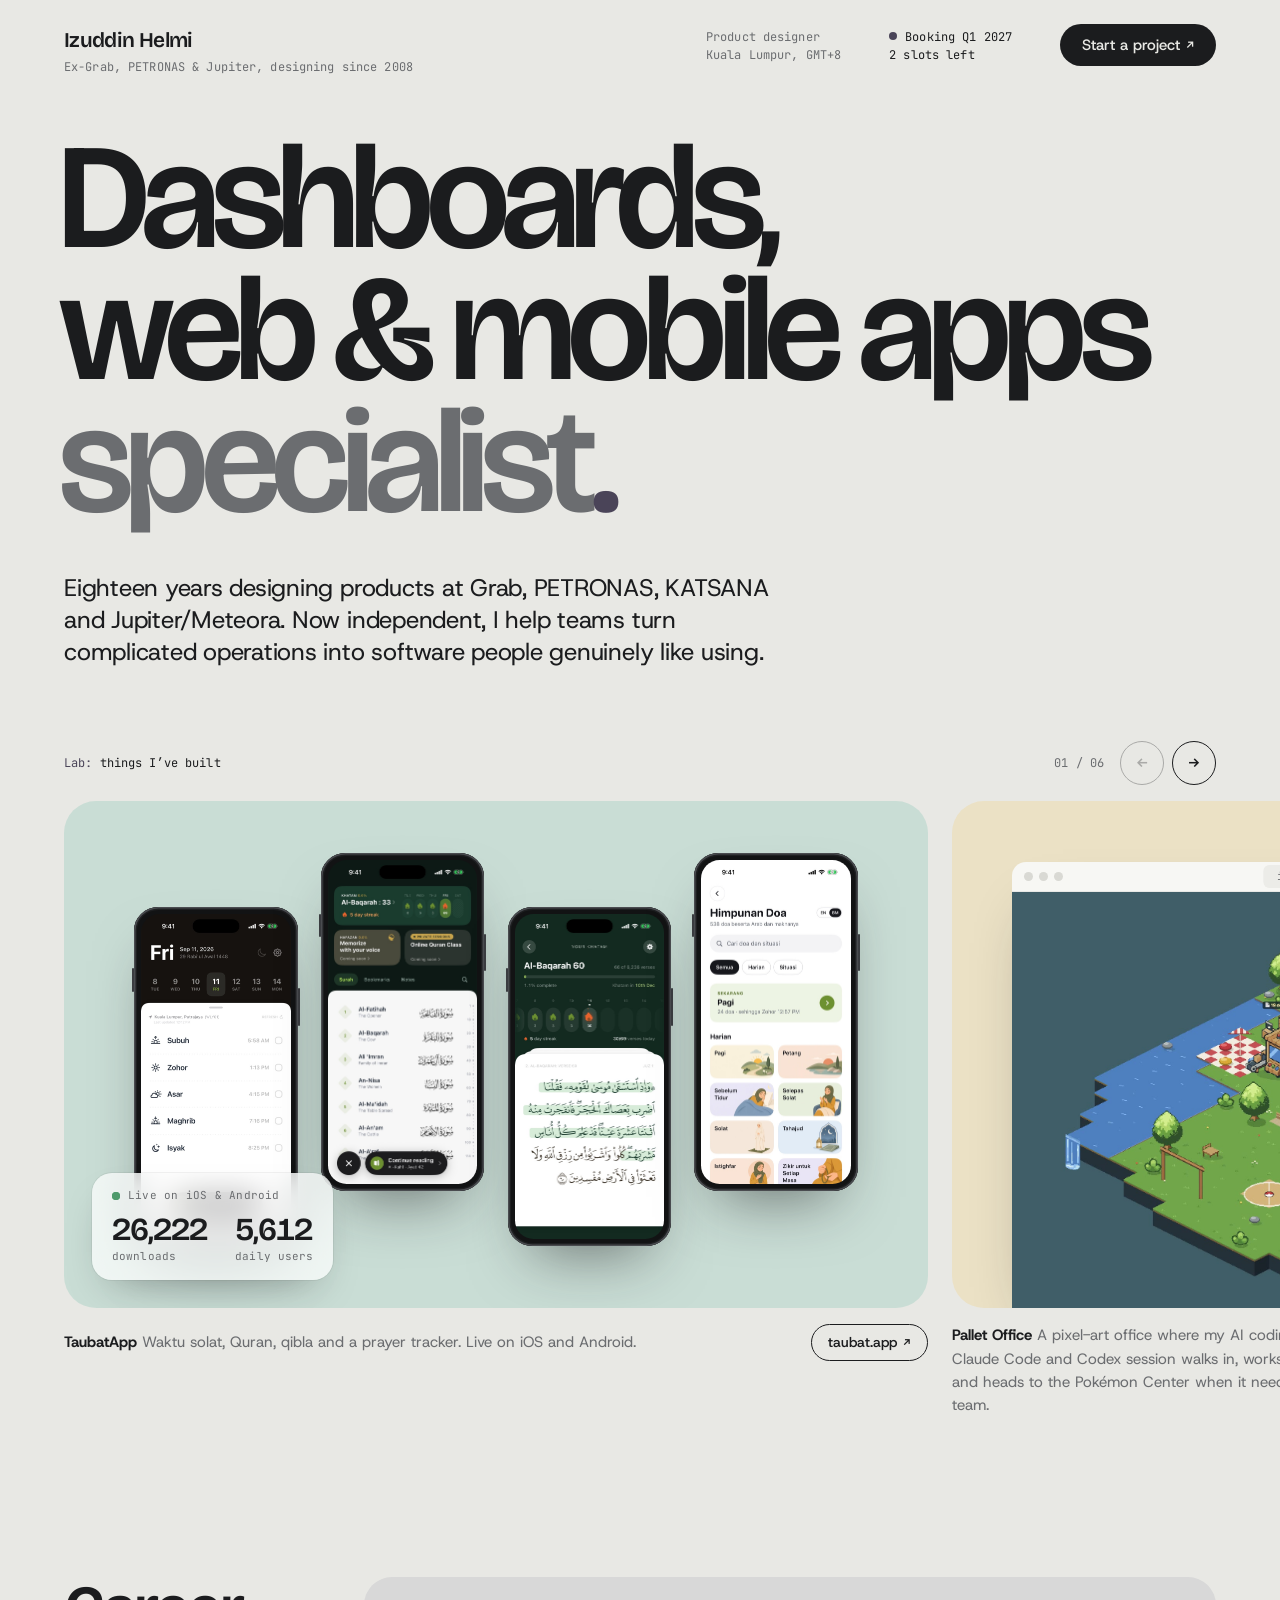
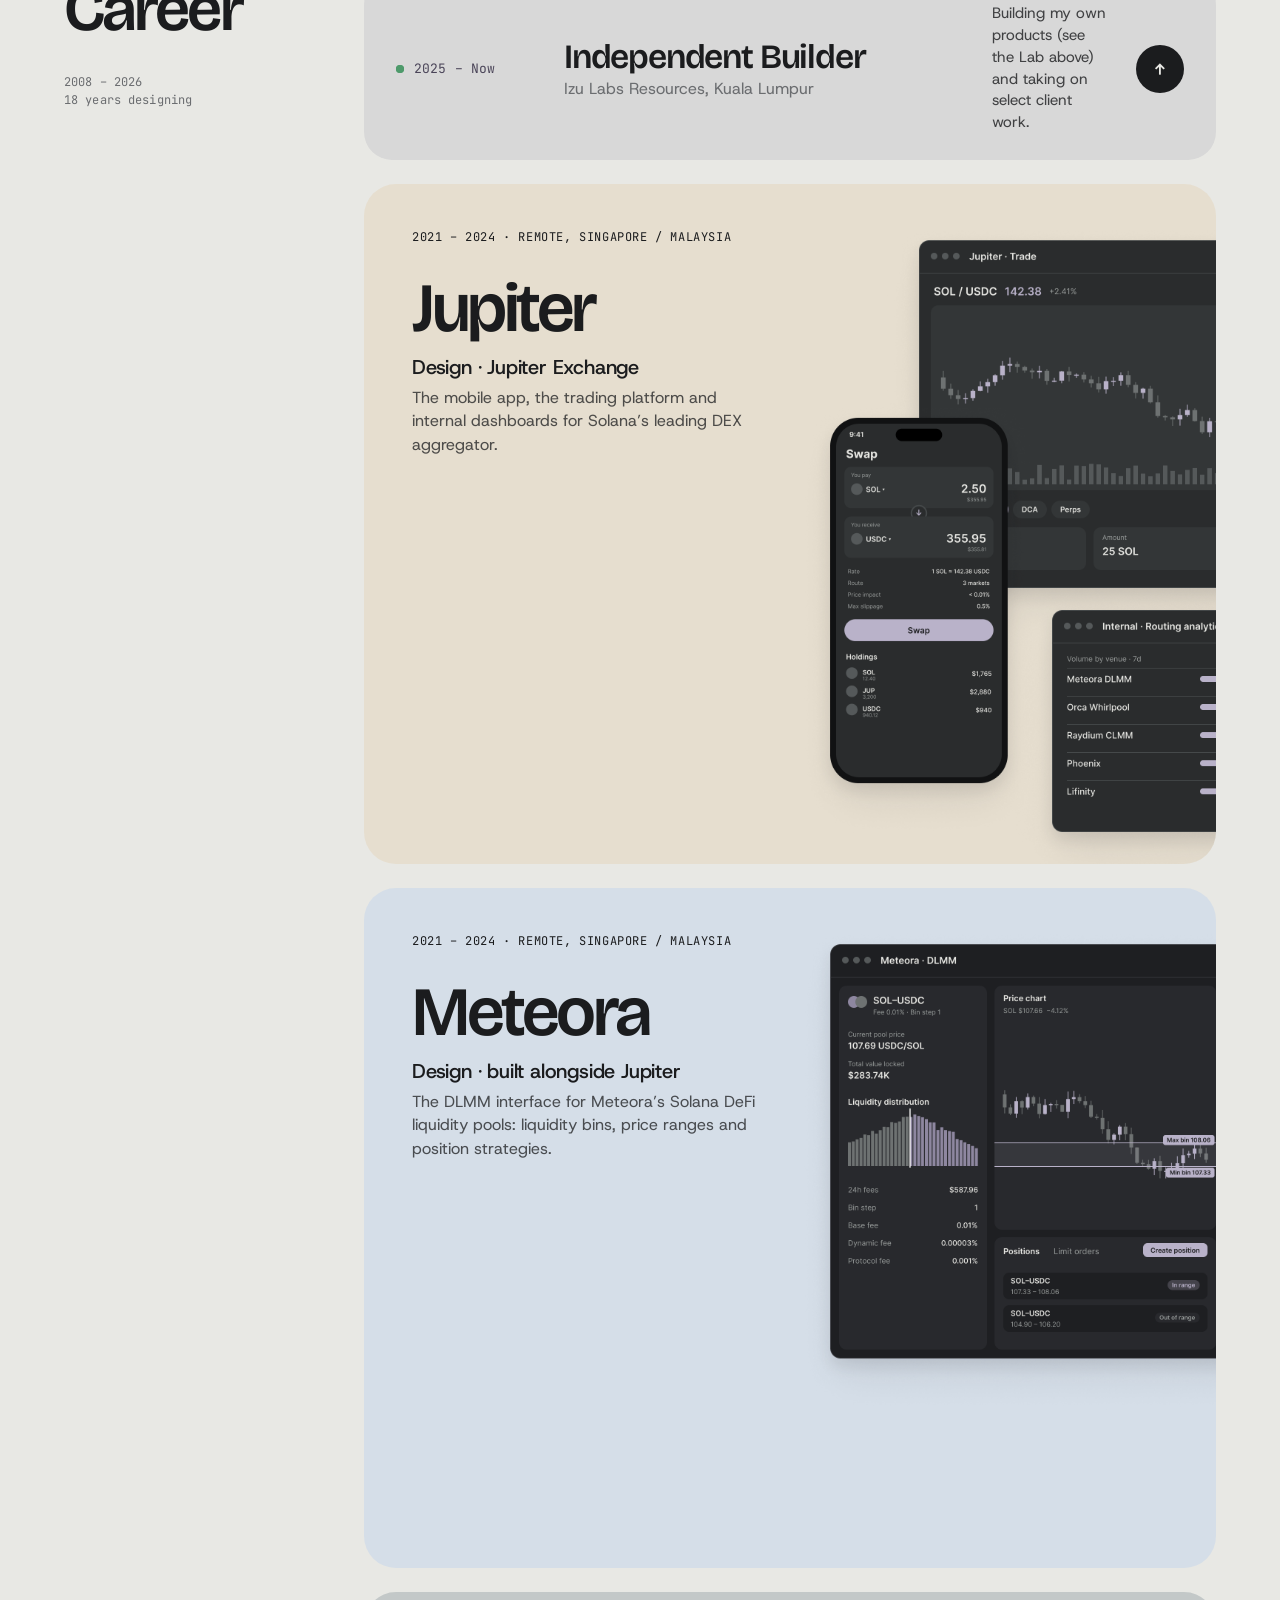
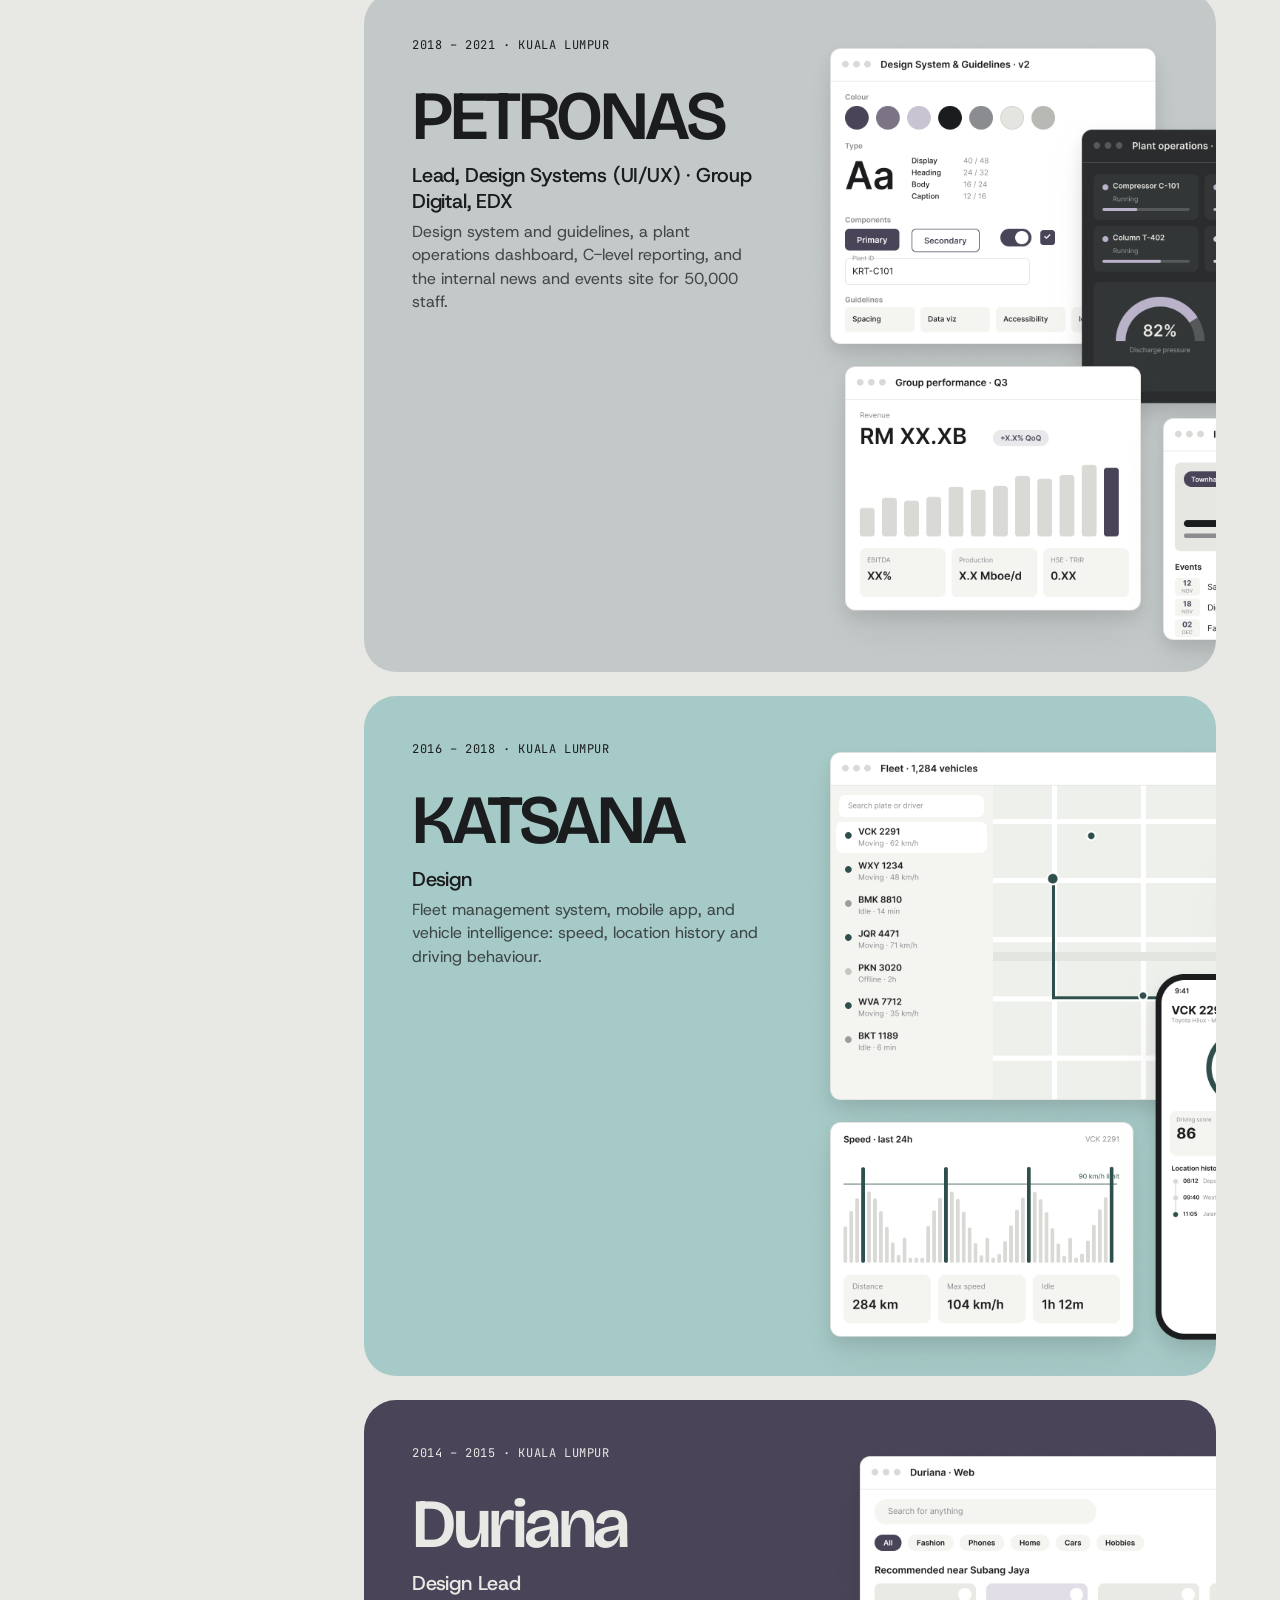
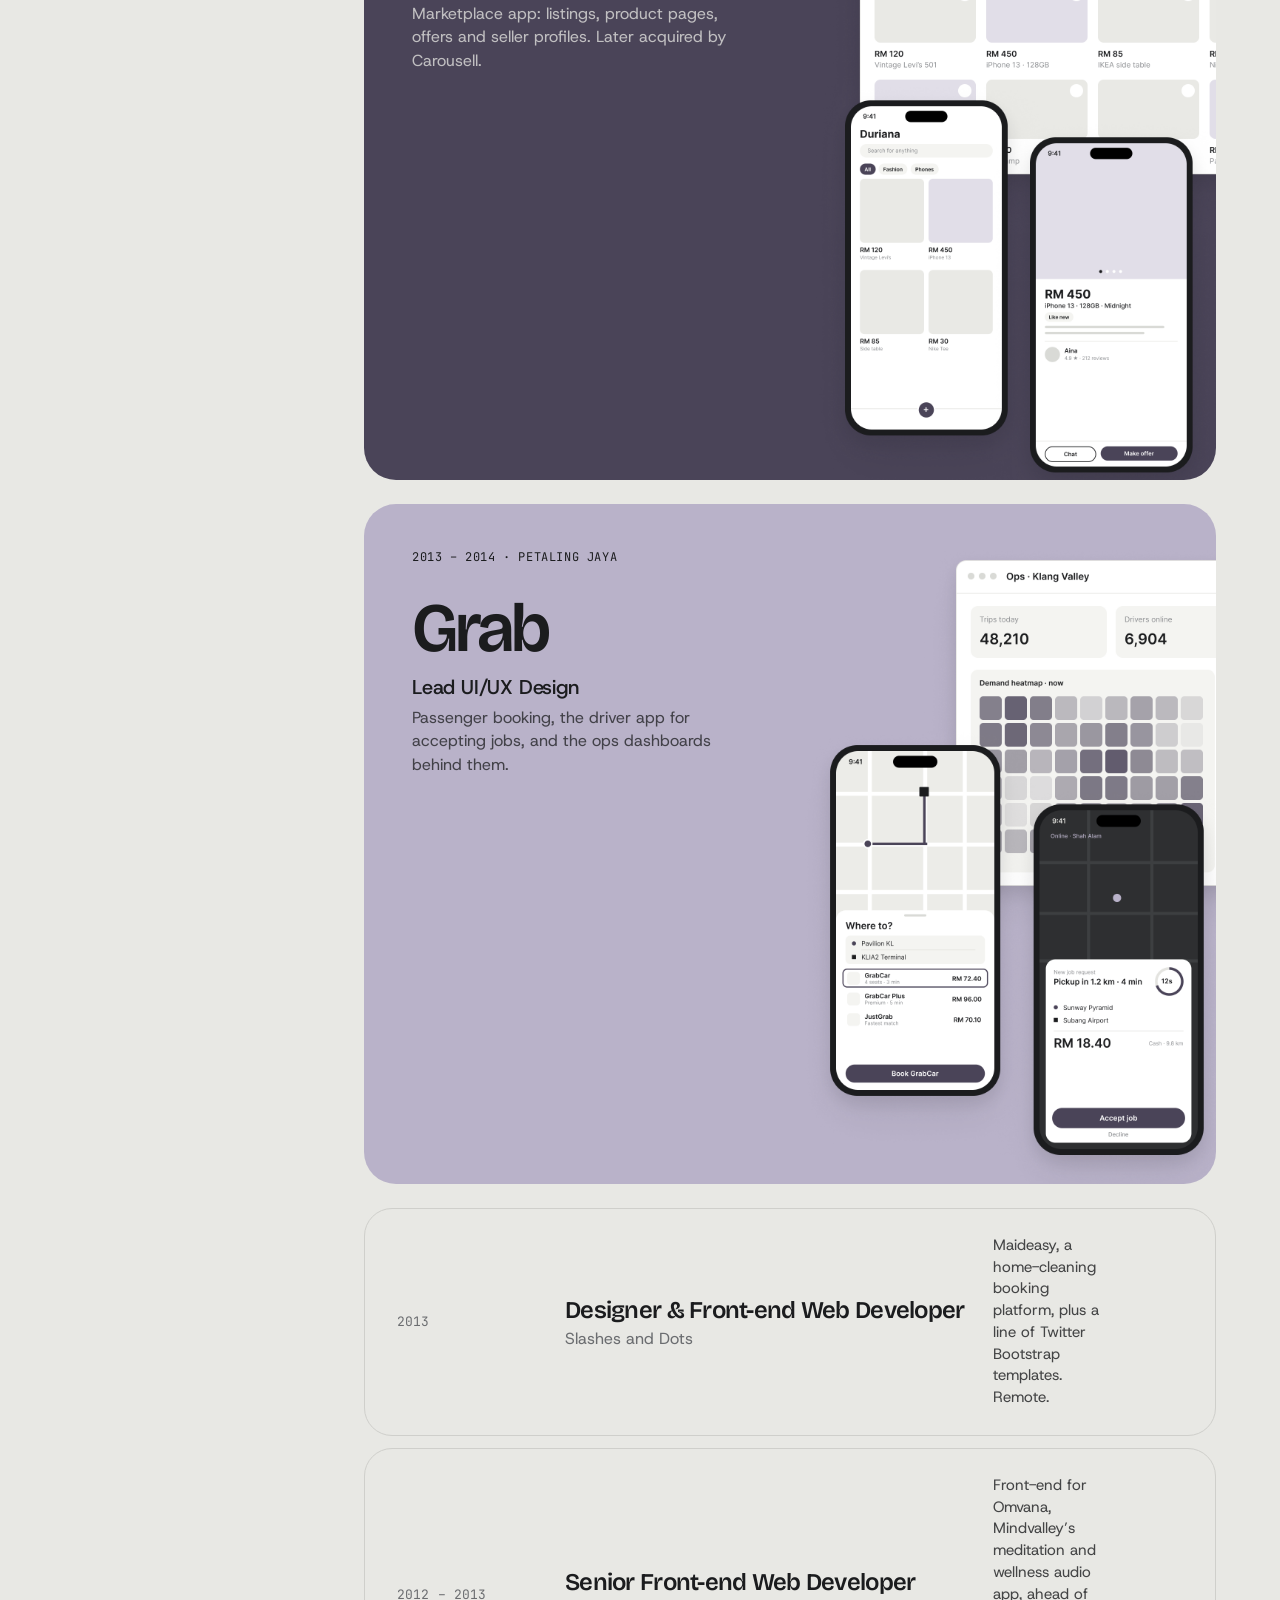
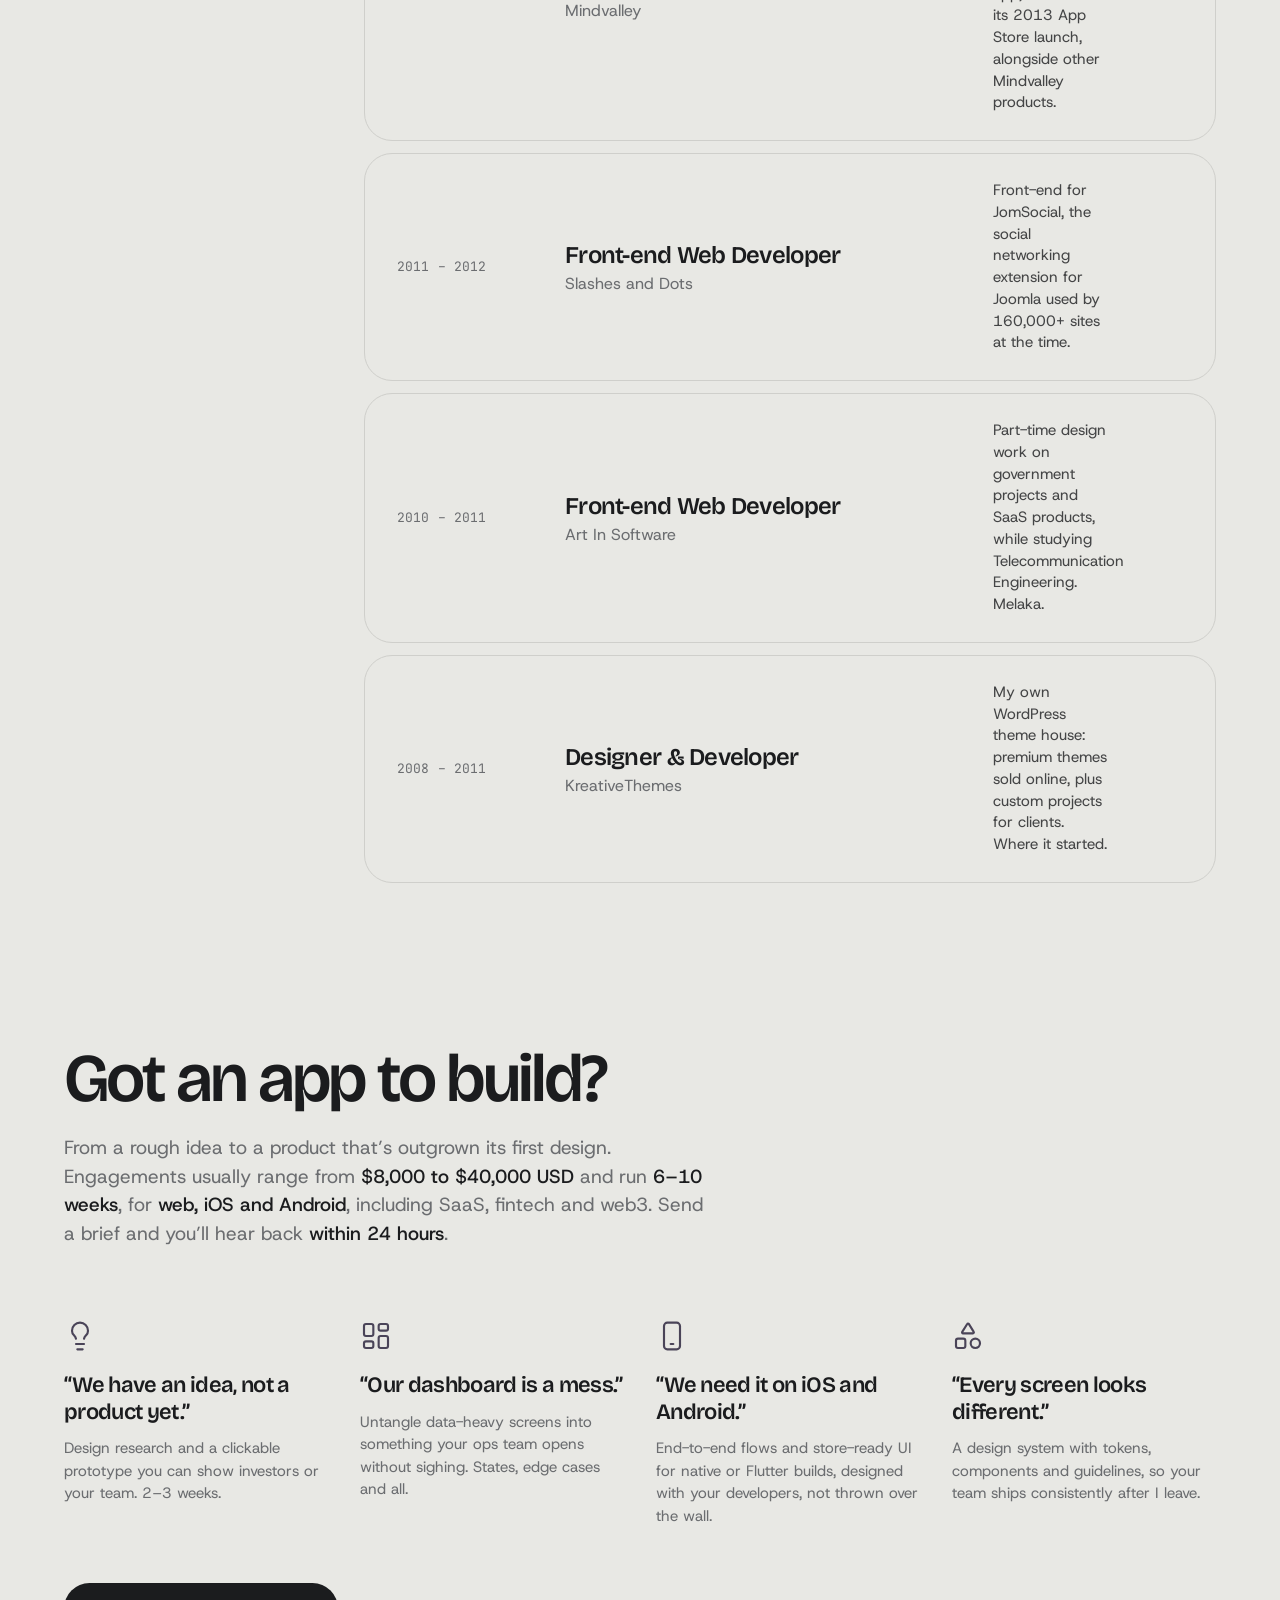
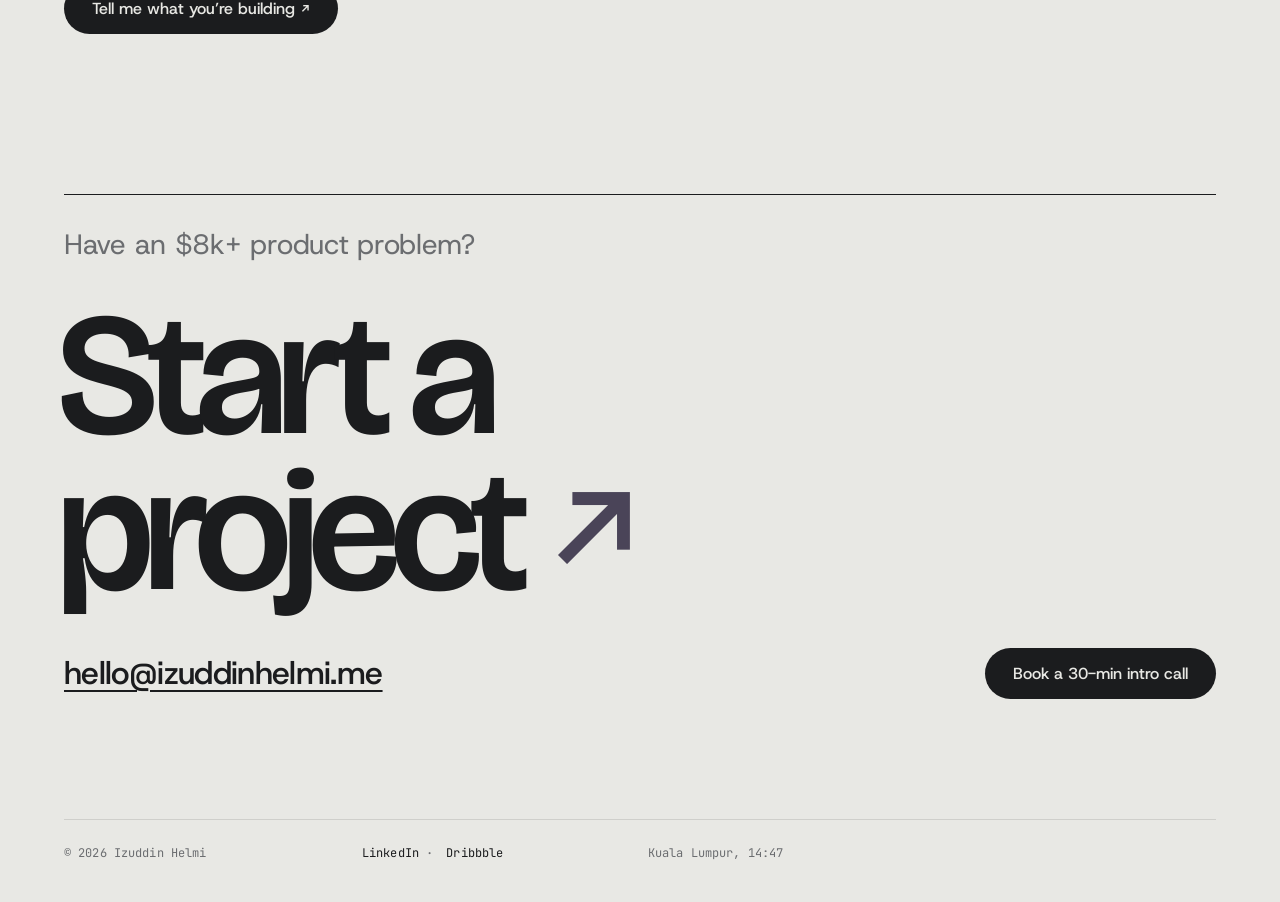
==== commit d0f140dd: "Lab: TaubatApp stats show exact live numbers Co-Authored-By: Claude Opus 5.5 <noreply@anthropic.com>" ====
--- a/index.html
+++ b/index.html
@@ -73,11 +73,11 @@
             <span class="phone"><img src="assets/lab/taubat-quran-tab.jpg" width="598" height="1300" alt="TaubatApp Quran tab"></span>
             <span class="phone"><img src="assets/lab/taubat-mushaf.jpg" width="598" height="1300" alt="TaubatApp Quran mushaf reader"></span>
             <span class="phone"><img src="assets/lab/taubat-doa.jpg" width="598" height="1300" alt="TaubatApp Himpunan Doa library"></span>
-                      <div class="lab__stats" aria-label="TaubatApp: 26,000+ downloads, about 5,600 daily users">
+                      <div class="lab__stats" aria-label="TaubatApp: 26,222 downloads, 5,612 daily users">
               <p class="lab__stats-live mono"><span class="live-dot" aria-hidden="true"></span>Live on iOS &amp; Android</p>
               <div class="lab__stats-row">
-                <p><strong data-stat="downloads">26k+</strong><span class="mono">downloads</span></p>
-                <p><strong data-stat="daily_users">5.6k</strong><span class="mono">daily users</span></p>
+                <p><strong data-stat="downloads">26,222</strong><span class="mono">downloads</span></p>
+                <p><strong data-stat="daily_users">5,612</strong><span class="mono">daily users</span></p>
               </div>
             </div>
           </a>
--- a/styles.css
+++ b/styles.css
@@ -210,7 +210,7 @@
 .lab__stats-live { display: flex; align-items: center; gap: 8px; font-size: 11px; color: var(--muted); letter-spacing: .02em; }
 .lab__stats-row { display: flex; gap: 28px; }
 .lab__stats-row p { display: grid; gap: 2px; }
-.lab__stats strong { font: 600 32px/1 var(--display); letter-spacing: -0.03em; }
+.lab__stats strong { font: 600 32px/1 var(--display); letter-spacing: -0.03em; font-variant-numeric: tabular-nums; }
 .lab__stats-row .mono { font-size: 11px; color: var(--muted); }
 /* Arrives after the phones have settled */
 .js .lab__frame--phones:not(.is-in) .lab__stats { opacity: 0; }
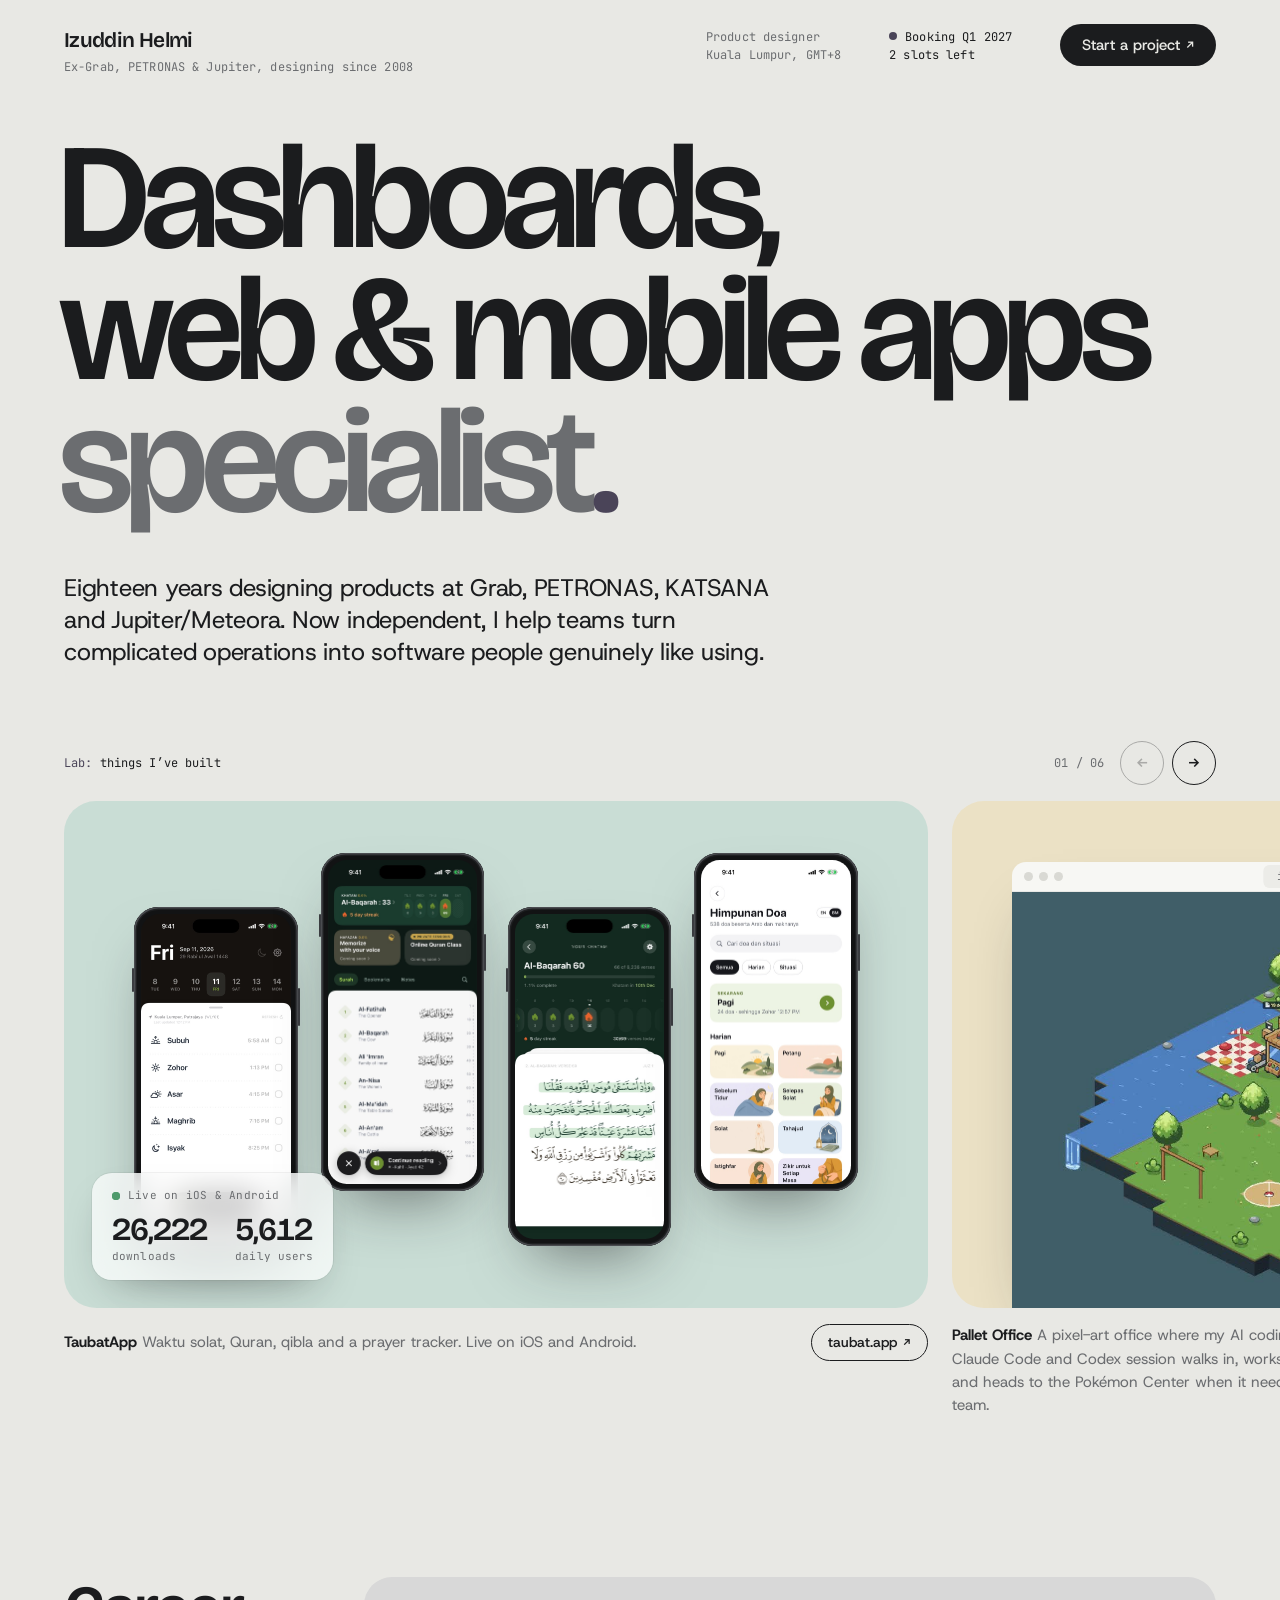
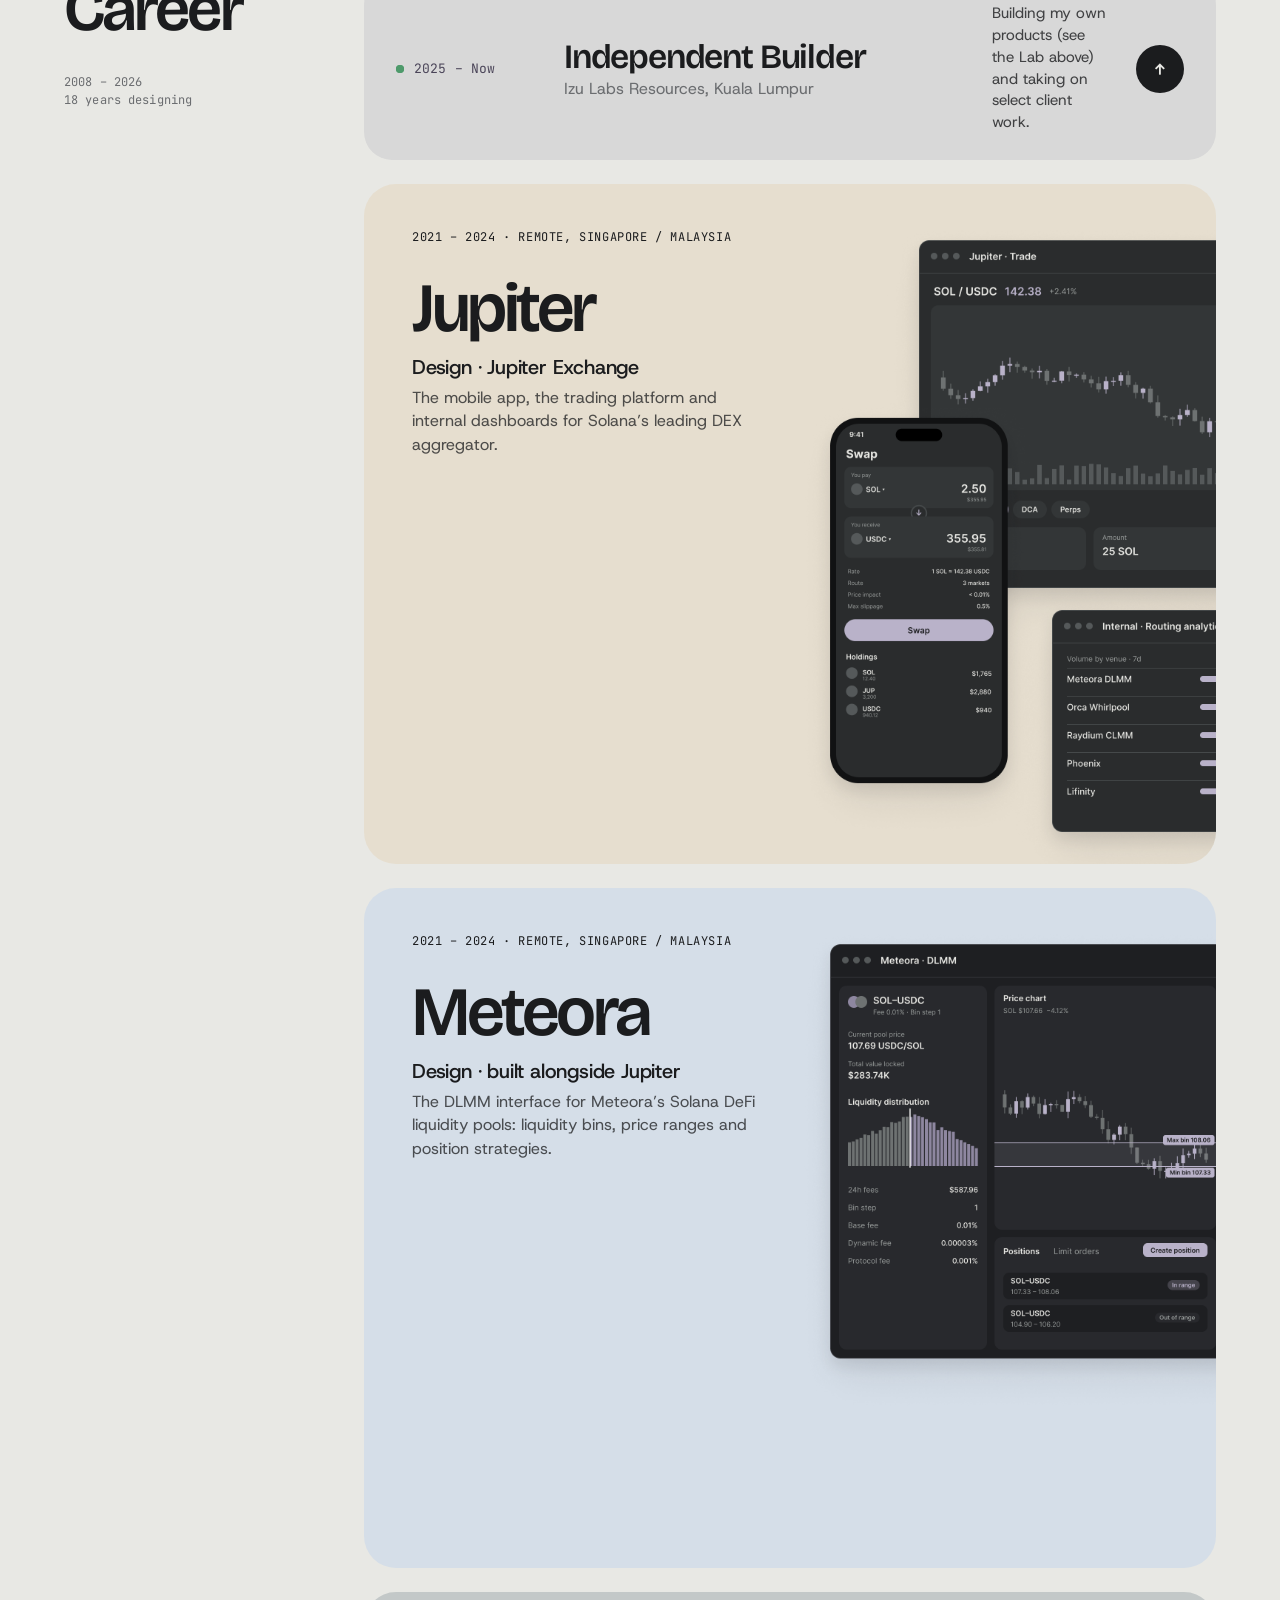
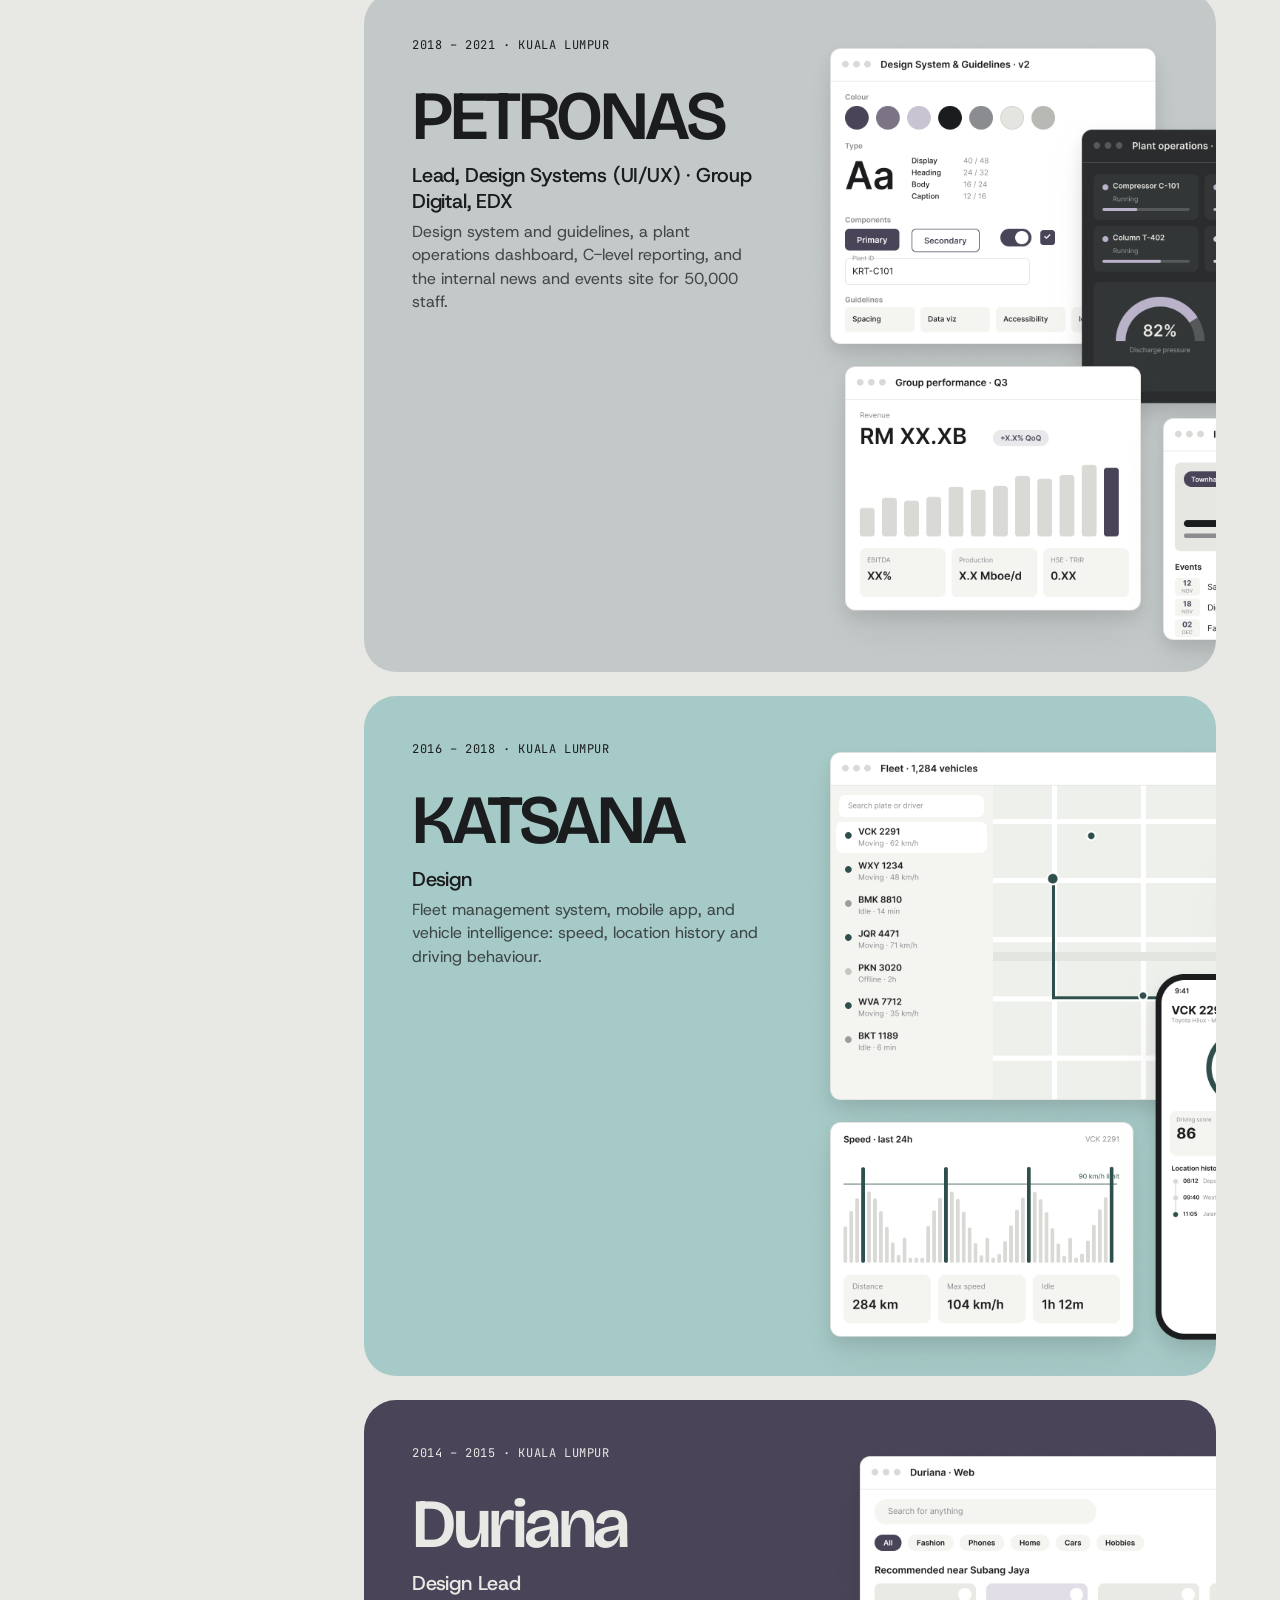
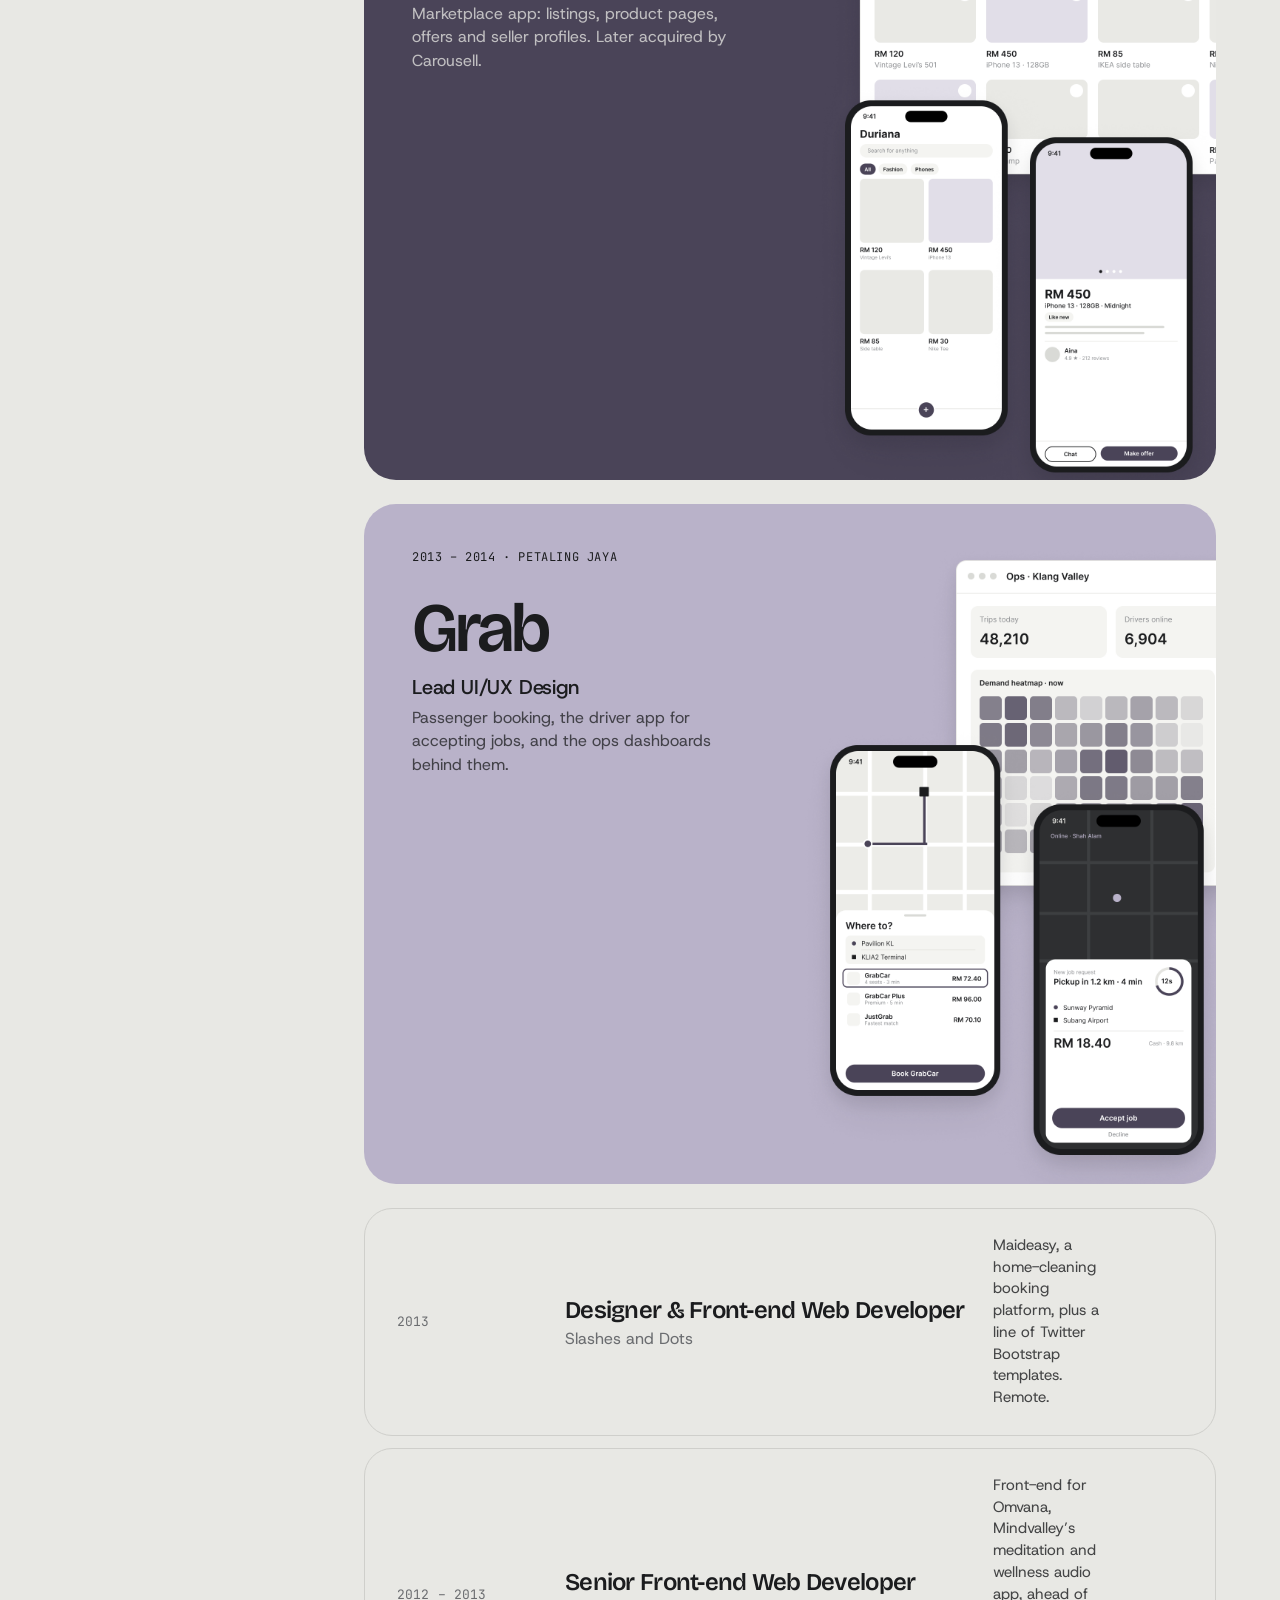
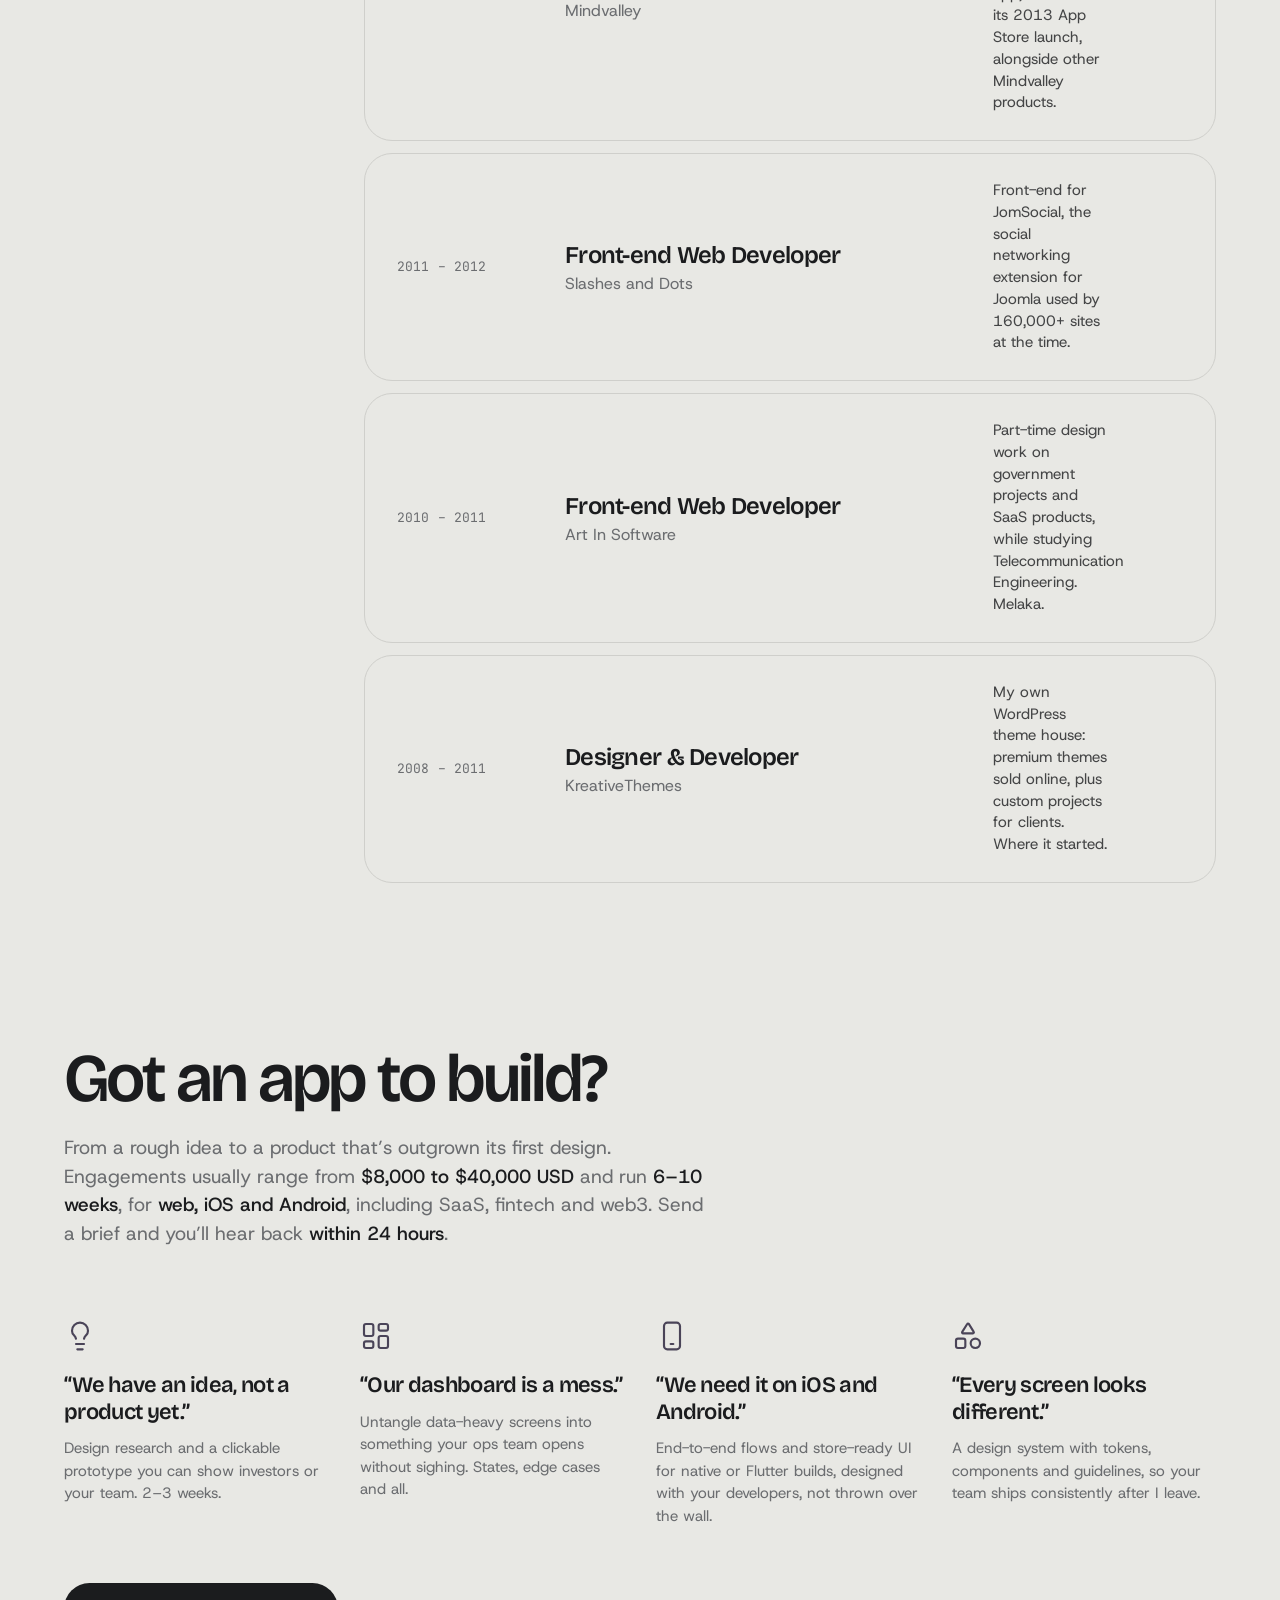
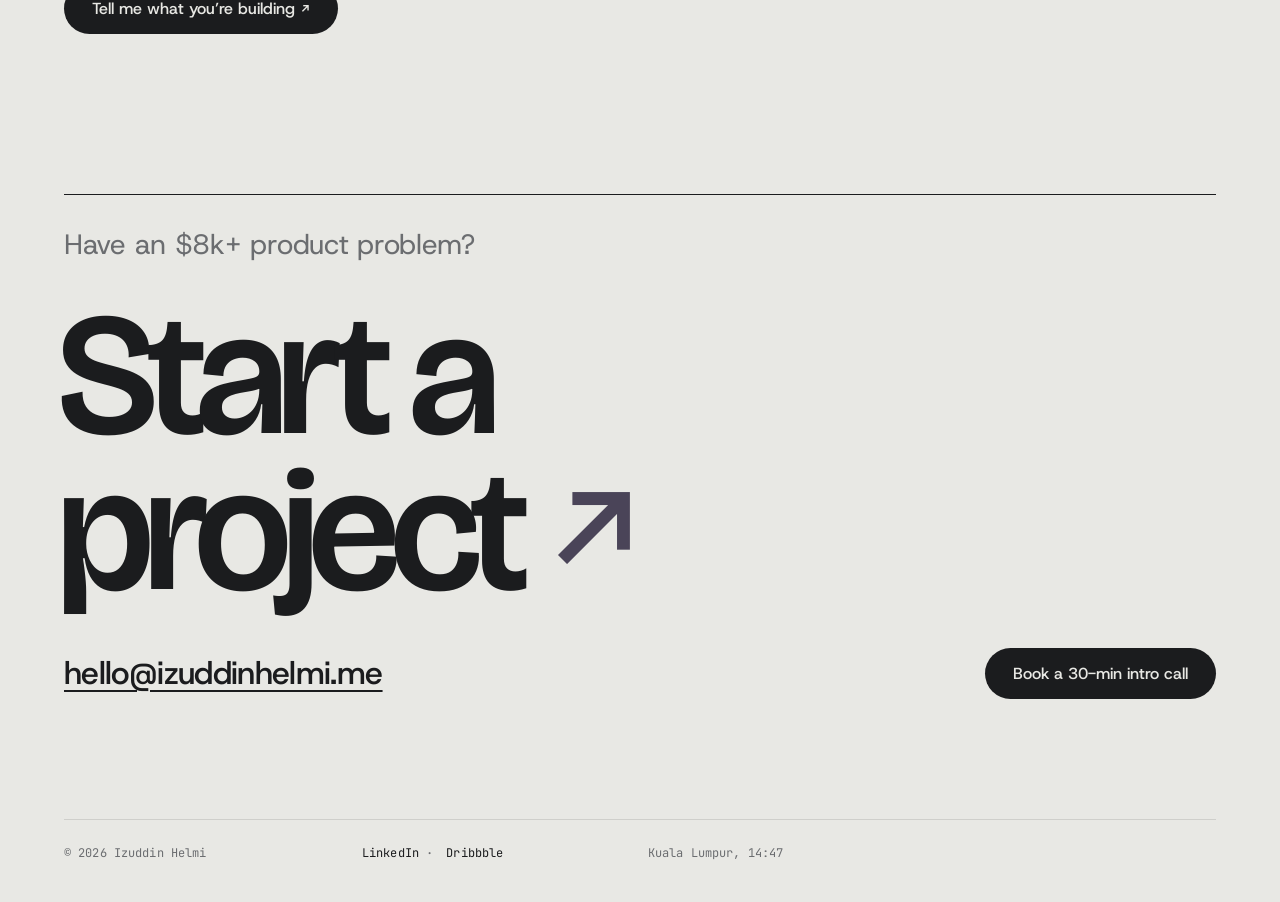
==== commit 80864658: "Lab videos: 640px mobile versions (17 MB to 3.4 MB) and lighter posters Co-Authored-By: Claude Opus " ====
--- a/index.html
+++ b/index.html
@@ -91,7 +91,7 @@
             <a class="lab__frame lab__frame--butter lab__frame--browser" href="pallete-office/">
               <div class="browser">
                 <div class="browser__bar" aria-hidden="true"><i></i><i></i><i></i><span class="mono">izuddinhelmi.me/pallete-office</span></div>
-                <video data-src="assets/lab/pallet-office.mp4" data-src-phone="assets/lab/pallet-office-720.mp4" poster="assets/lab/pallet-office-poster.jpg" width="1920" height="1080" muted autoplay loop playsinline preload="none" aria-label="Pallet Office: a pixel-art island where the Taubat.app agent team works as Pokémon"></video>
+                <video data-src="assets/lab/pallet-office.mp4" data-src-phone="assets/lab/pallet-office-mobile.mp4" poster="assets/lab/pallet-office-poster.jpg" width="1920" height="1080" muted autoplay loop playsinline preload="none" aria-label="Pallet Office: a pixel-art island where the Taubat.app agent team works as Pokémon"></video>
               </div>
             </a>
             <button class="lab__sound" type="button" aria-pressed="false" aria-label="Turn sound on">
@@ -109,7 +109,7 @@
             <a class="lab__frame lab__frame--lilac lab__frame--browser" href="https://balik-kampung.vercel.app/">
               <div class="browser">
                 <div class="browser__bar" aria-hidden="true"><i></i><i></i><i></i><span class="mono">balik-kampung.vercel.app</span></div>
-                <video data-src="assets/lab/balik-kampung.mp4" data-src-phone="assets/lab/balik-kampung-720.mp4" poster="assets/lab/balik-kampung-poster.jpg" width="1920" height="1080" muted autoplay loop playsinline preload="none" aria-label="Balik Kampung: walking through a low-poly kampung and talking to the villagers"></video>
+                <video data-src="assets/lab/balik-kampung.mp4" data-src-phone="assets/lab/balik-kampung-mobile.mp4" poster="assets/lab/balik-kampung-poster.jpg" width="1920" height="1080" muted autoplay loop playsinline preload="none" aria-label="Balik Kampung: walking through a low-poly kampung and talking to the villagers"></video>
               </div>
             </a>
             <button class="lab__sound" type="button" aria-pressed="false" aria-label="Turn sound on">
@@ -126,7 +126,7 @@
           <a class="lab__frame lab__frame--rose lab__frame--browser" href="https://sref-eight.vercel.app/studio">
             <div class="browser">
               <div class="browser__bar" aria-hidden="true"><i></i><i></i><i></i><span class="mono">sref-eight.vercel.app/studio</span></div>
-              <video data-src="assets/lab/sref.mp4" data-src-phone="assets/lab/sref-720.mp4" poster="assets/lab/sref-poster.jpg" width="1920" height="1080" muted autoplay loop playsinline preload="none" aria-label="SREF studio: choosing the Pokemon Isometric style, viewing its references, then generating two Malay kids playing in their village with Pokémon in that style"></video>
+              <video data-src="assets/lab/sref.mp4" data-src-phone="assets/lab/sref-mobile.mp4" poster="assets/lab/sref-poster.jpg" width="1920" height="1080" muted autoplay loop playsinline preload="none" aria-label="SREF studio: choosing the Pokemon Isometric style, viewing its references, then generating two Malay kids playing in their village with Pokémon in that style"></video>
             </div>
           </a>
           <div class="lab__caption">
@@ -138,7 +138,7 @@
           <a class="lab__frame lab__frame--sky lab__frame--browser" href="https://stateofmalaysia.vercel.app/topics/climate">
             <div class="browser">
               <div class="browser__bar" aria-hidden="true"><i></i><i></i><i></i><span class="mono">stateofmalaysia.vercel.app</span></div>
-              <video data-src="assets/lab/state-of-malaysia.mp4" data-src-phone="assets/lab/state-of-malaysia-720.mp4" poster="assets/lab/state-of-malaysia-poster.jpg" width="1920" height="1080" muted autoplay loop playsinline preload="none" aria-label="Scrolling through State of Malaysia’s climate page: today’s temperature anomaly, live feeds, air quality and thirty days of data"></video>
+              <video data-src="assets/lab/state-of-malaysia.mp4" data-src-phone="assets/lab/state-of-malaysia-mobile.mp4" poster="assets/lab/state-of-malaysia-poster.jpg" width="1920" height="1080" muted autoplay loop playsinline preload="none" aria-label="Scrolling through State of Malaysia’s climate page: today’s temperature anomaly, live feeds, air quality and thirty days of data"></video>
             </div>
           </a>
           <div class="lab__caption">
@@ -151,7 +151,7 @@
             <a class="lab__frame lab__frame--peach lab__frame--browser" href="https://www.taubat.app/quran">
               <div class="browser">
                 <div class="browser__bar" aria-hidden="true"><i></i><i></i><i></i><span class="mono">taubat.app/quran</span></div>
-                <video data-src="assets/lab/taubat-reading-room.mp4" data-src-phone="assets/lab/taubat-reading-room-720.mp4" poster="assets/lab/taubat-reading-room-poster.jpg" width="1920" height="1080" muted autoplay loop playsinline preload="none" aria-label="Taubat Reading Room: opening the Quran on its rehal, switching to focus and dark views, finding Surah Al-Mulk and playing its recitation"></video>
+                <video data-src="assets/lab/taubat-reading-room.mp4" data-src-phone="assets/lab/taubat-reading-room-mobile.mp4" poster="assets/lab/taubat-reading-room-poster.jpg" width="1920" height="1080" muted autoplay loop playsinline preload="none" aria-label="Taubat Reading Room: opening the Quran on its rehal, switching to focus and dark views, finding Surah Al-Mulk and playing its recitation"></video>
               </div>
             </a>
             <button class="lab__sound" type="button" aria-pressed="false" aria-label="Turn sound on">
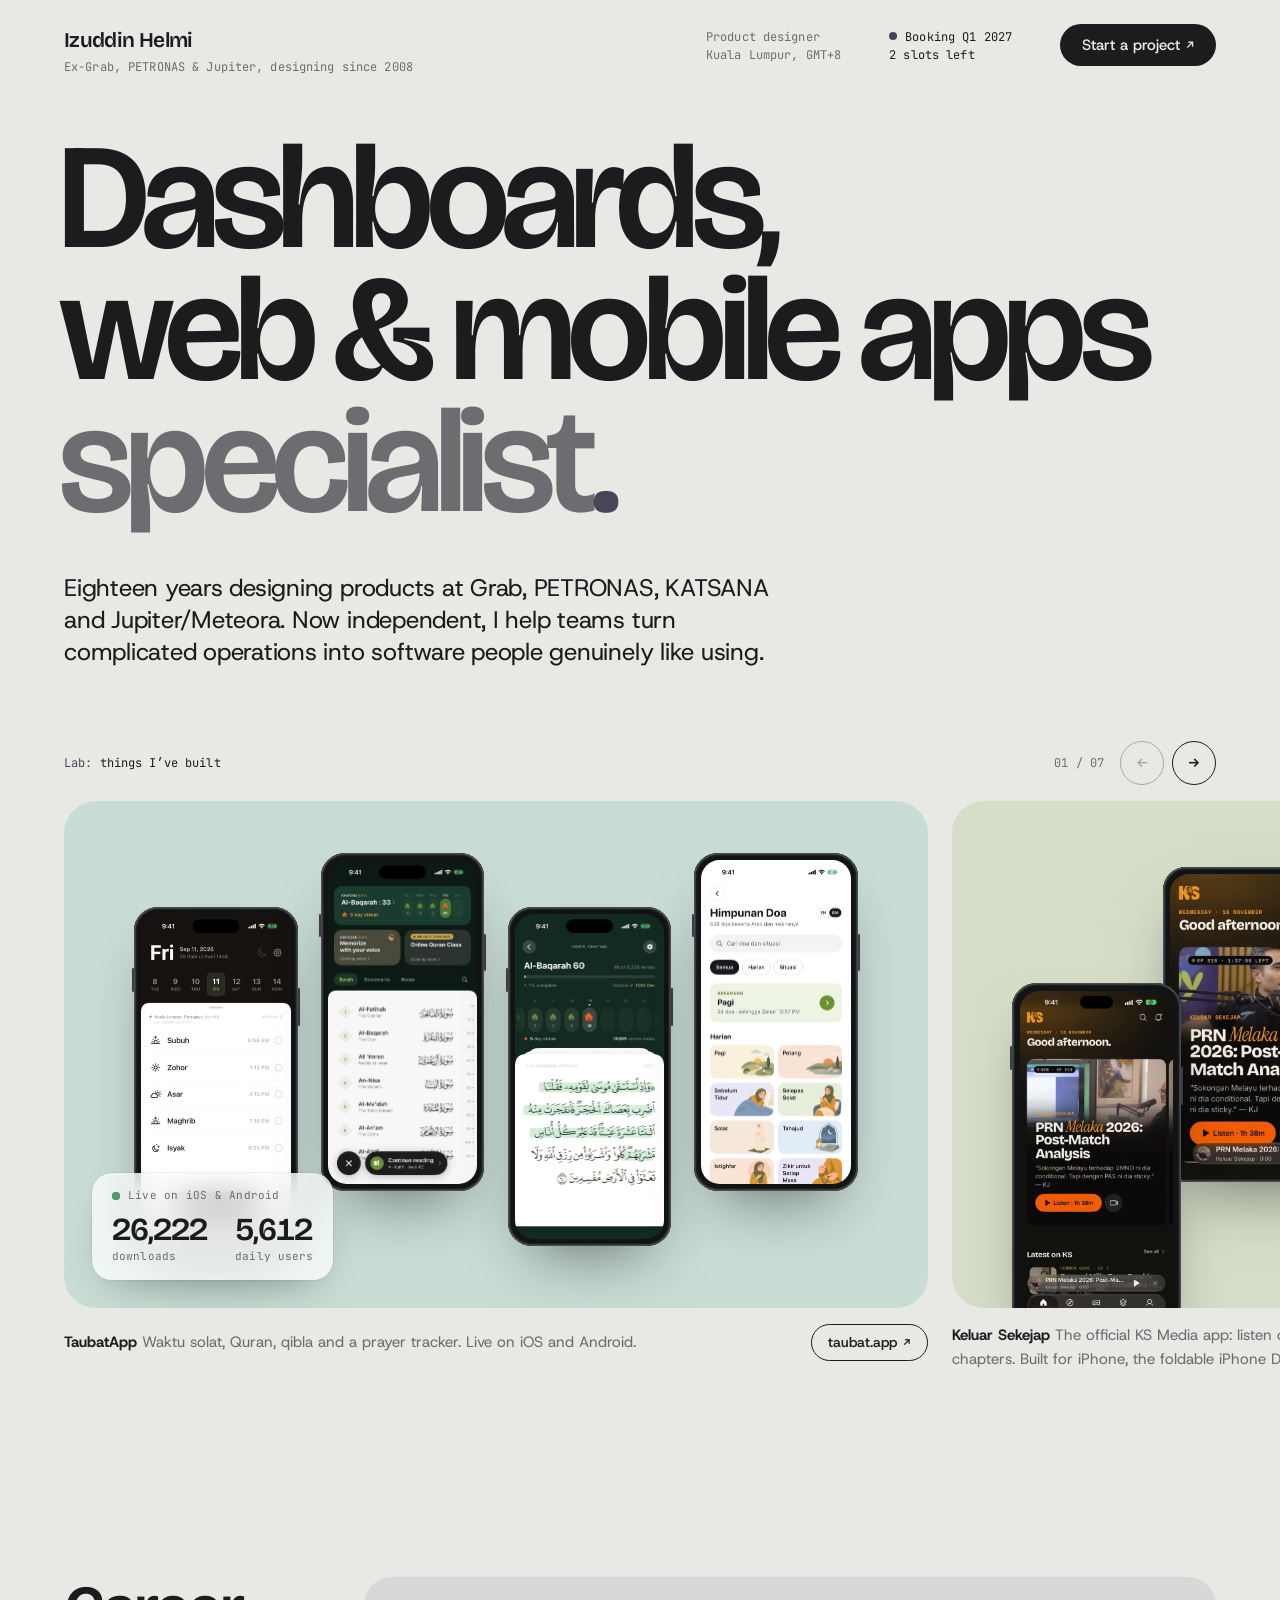
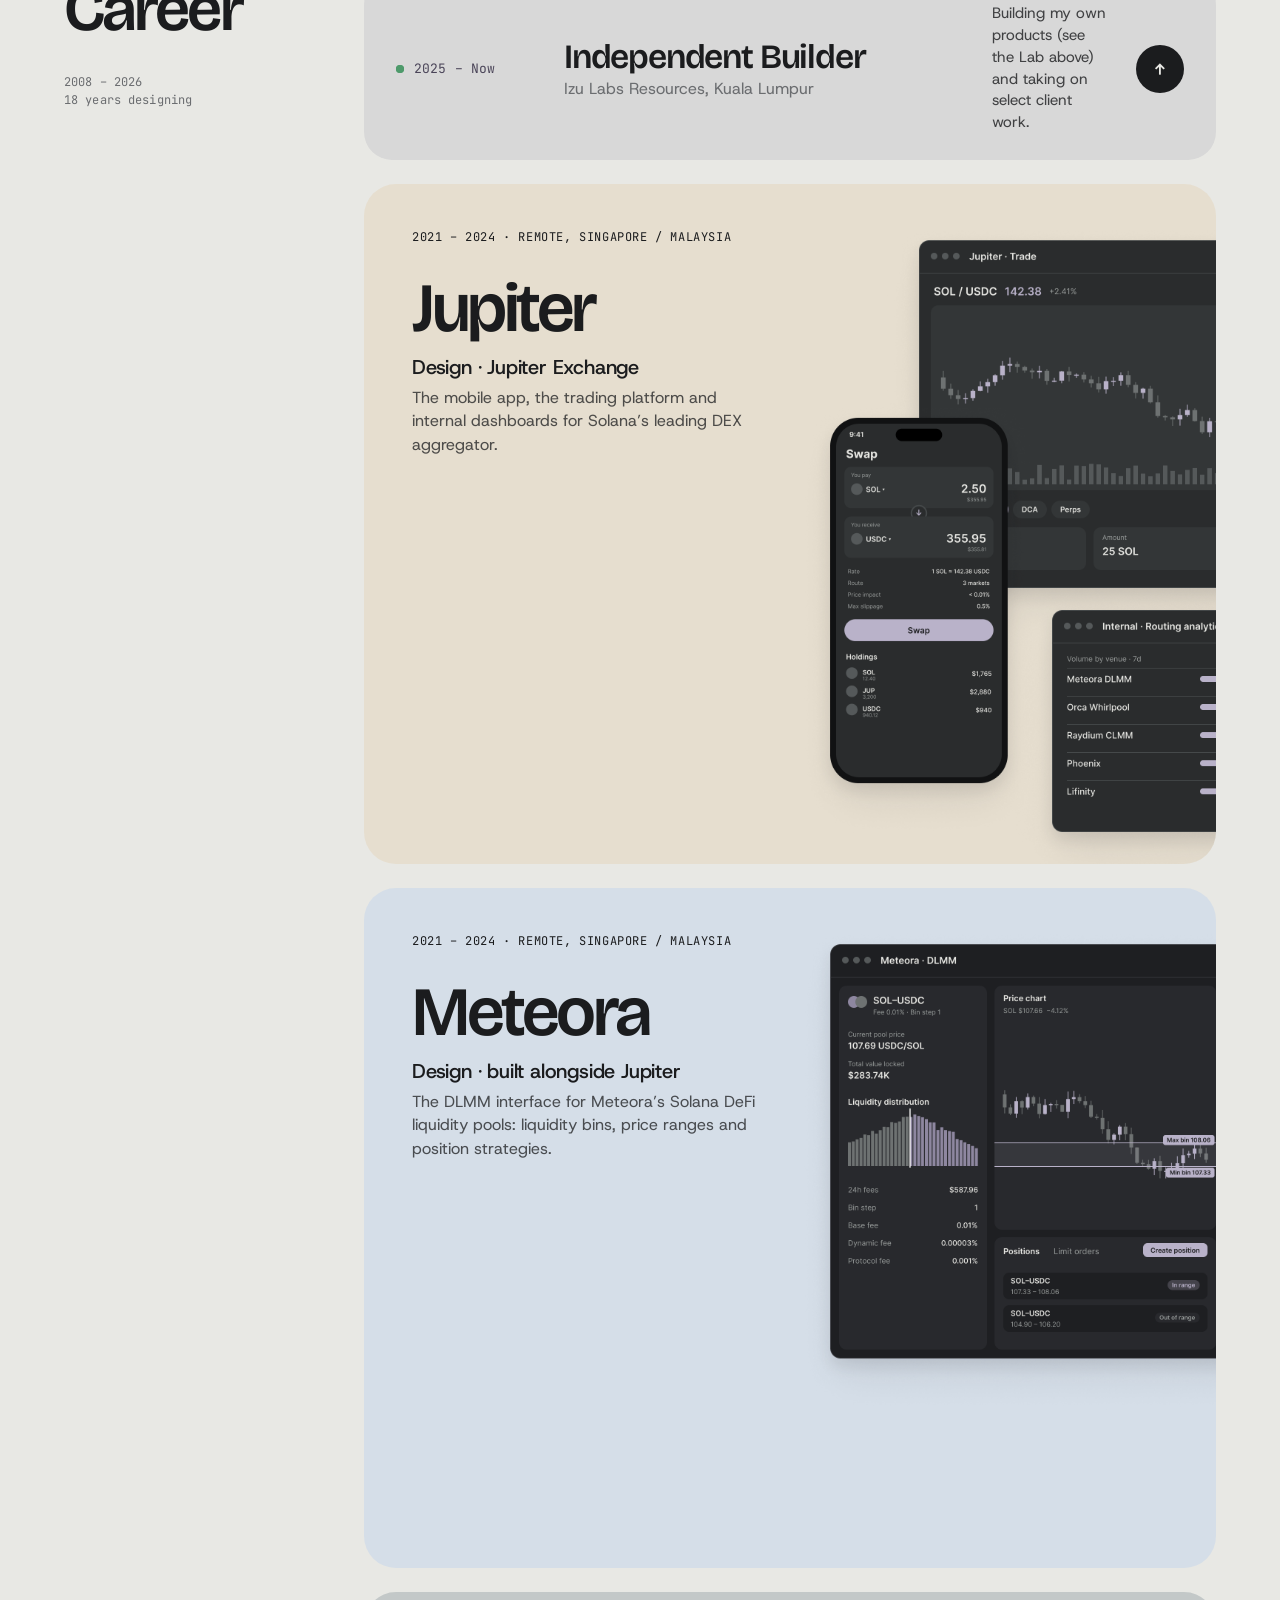
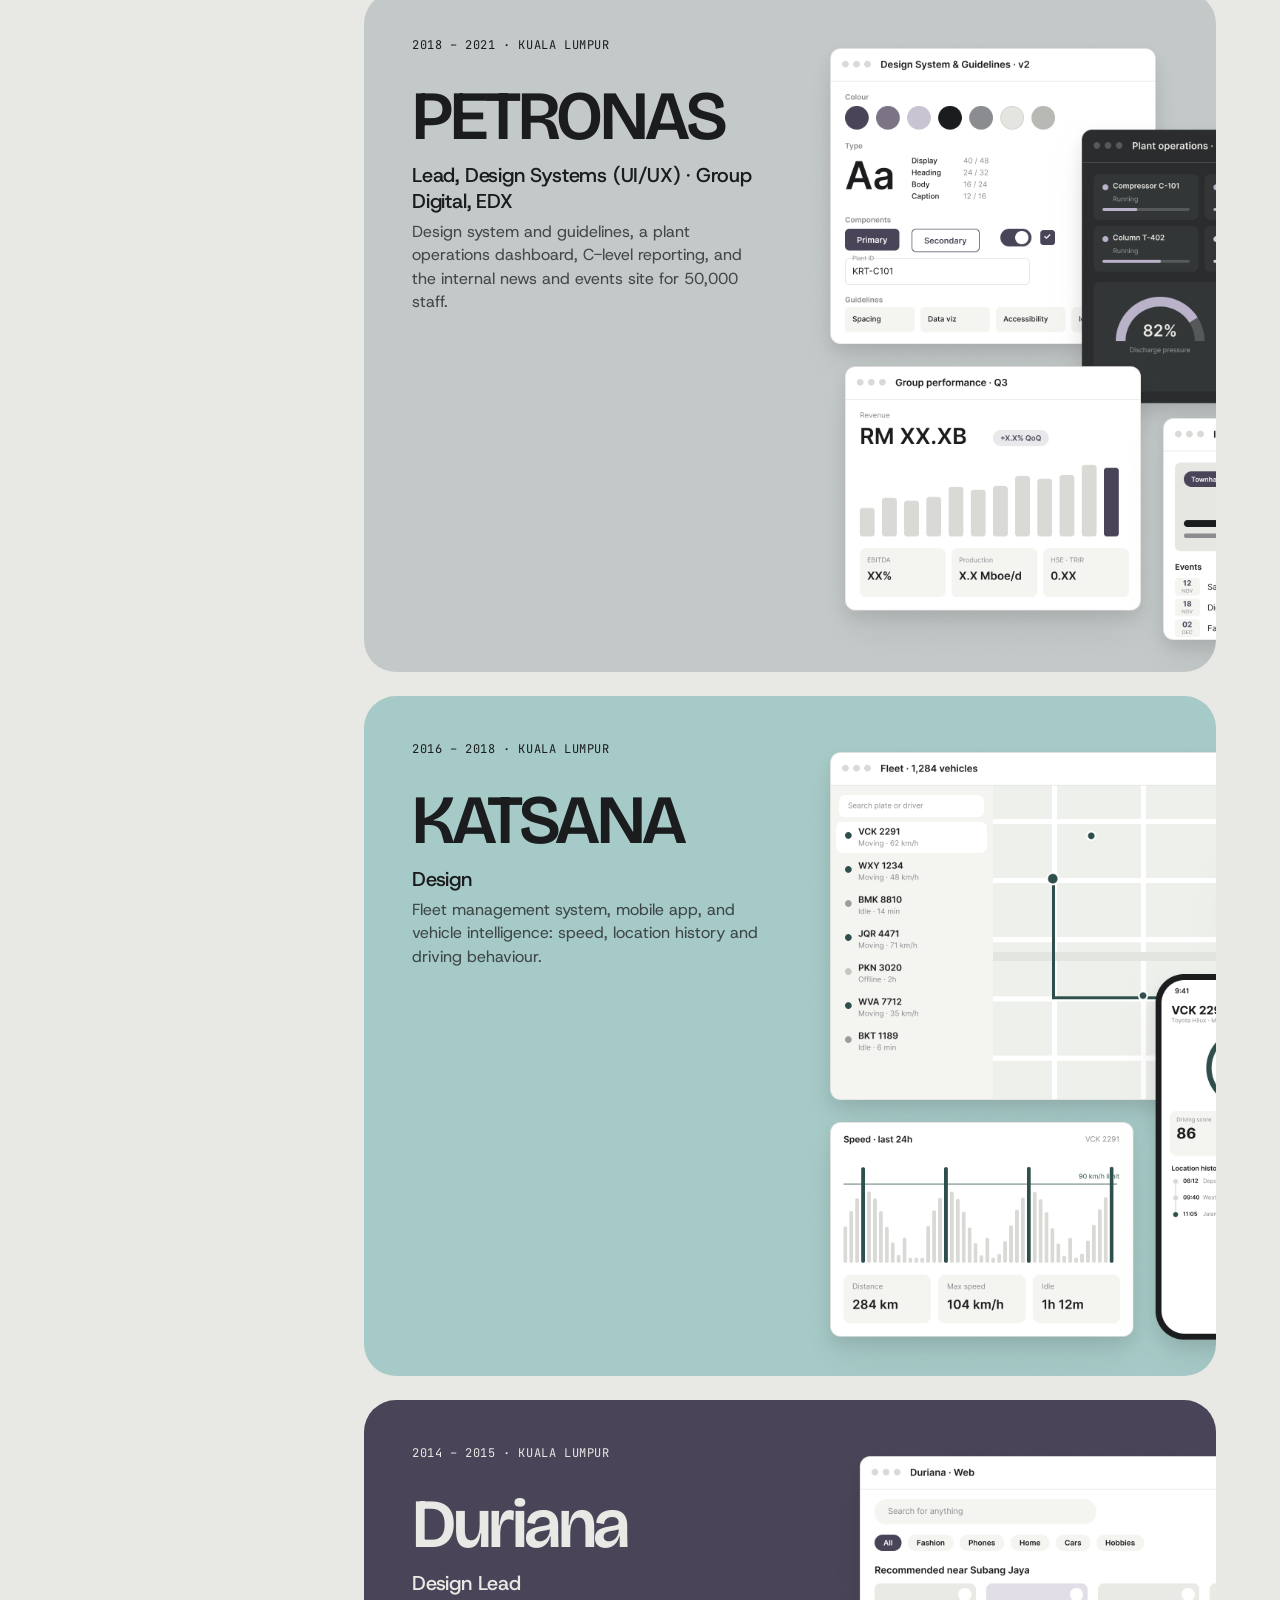
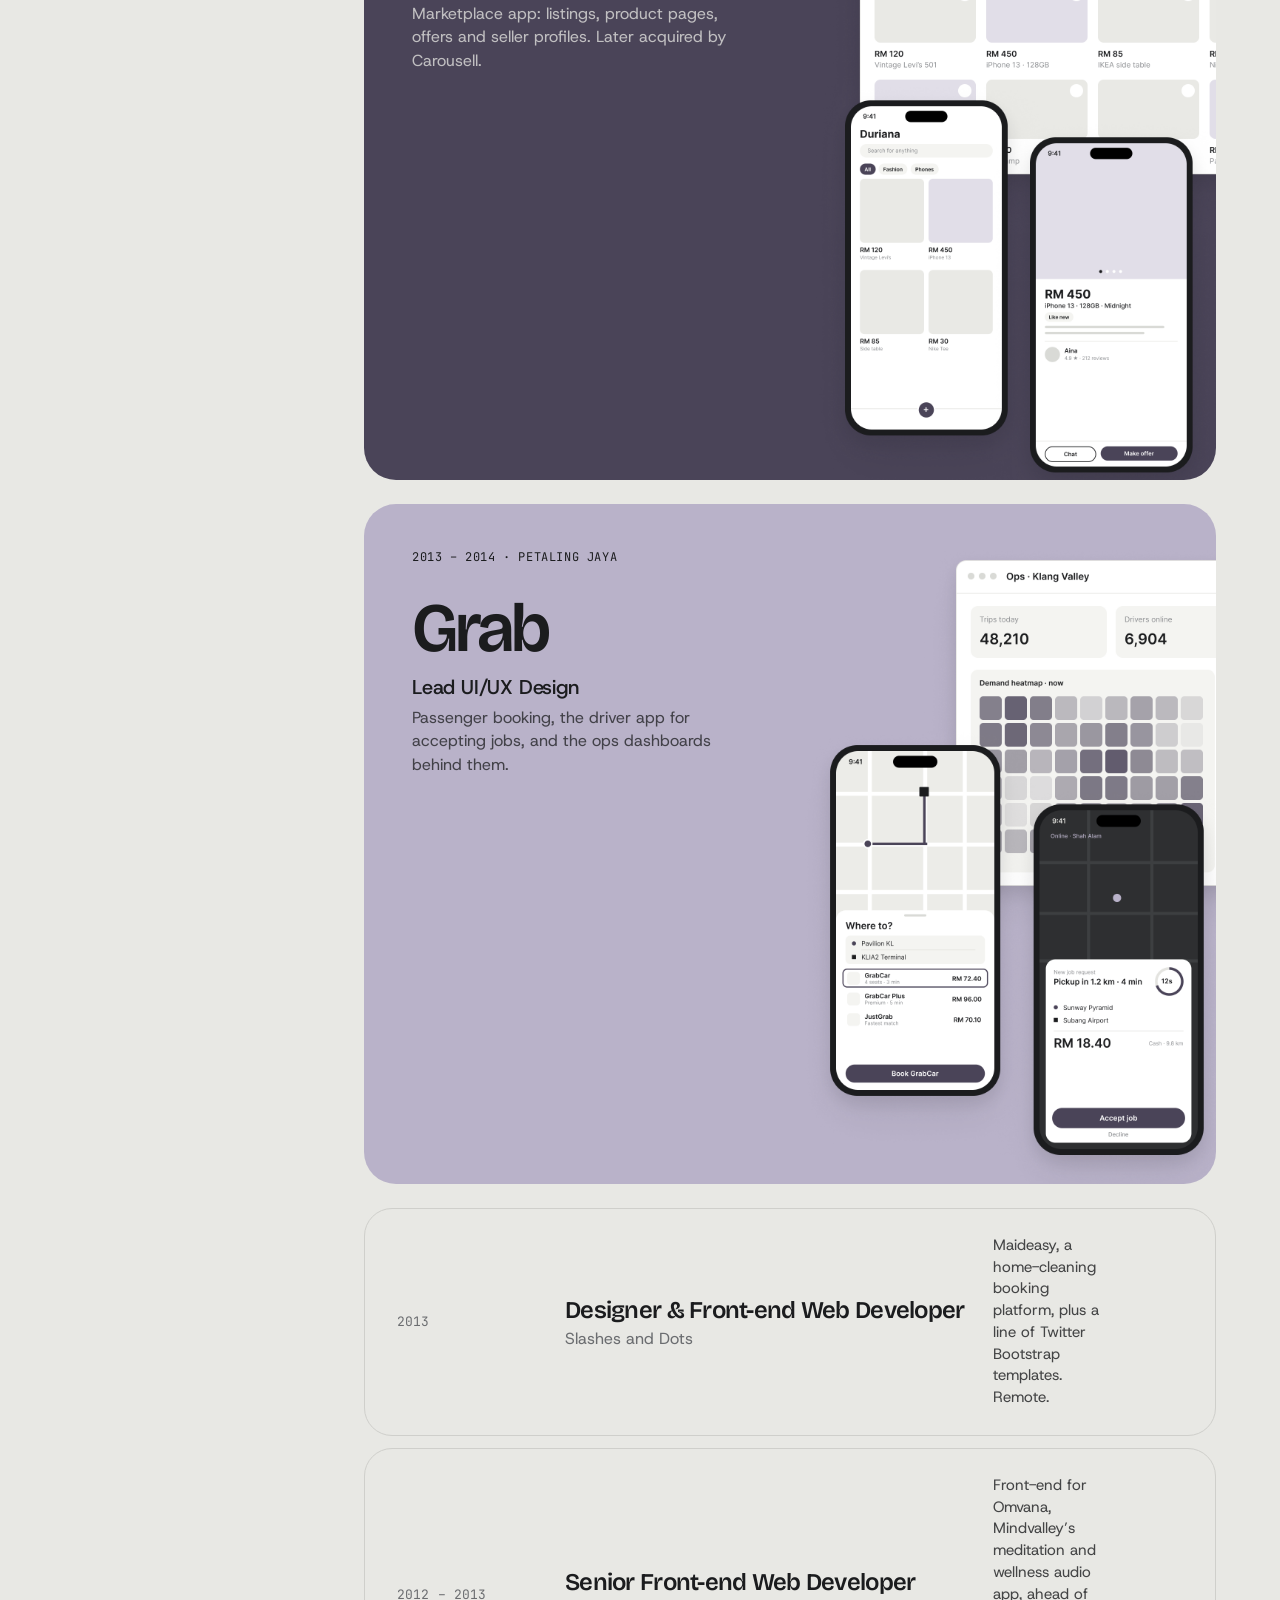
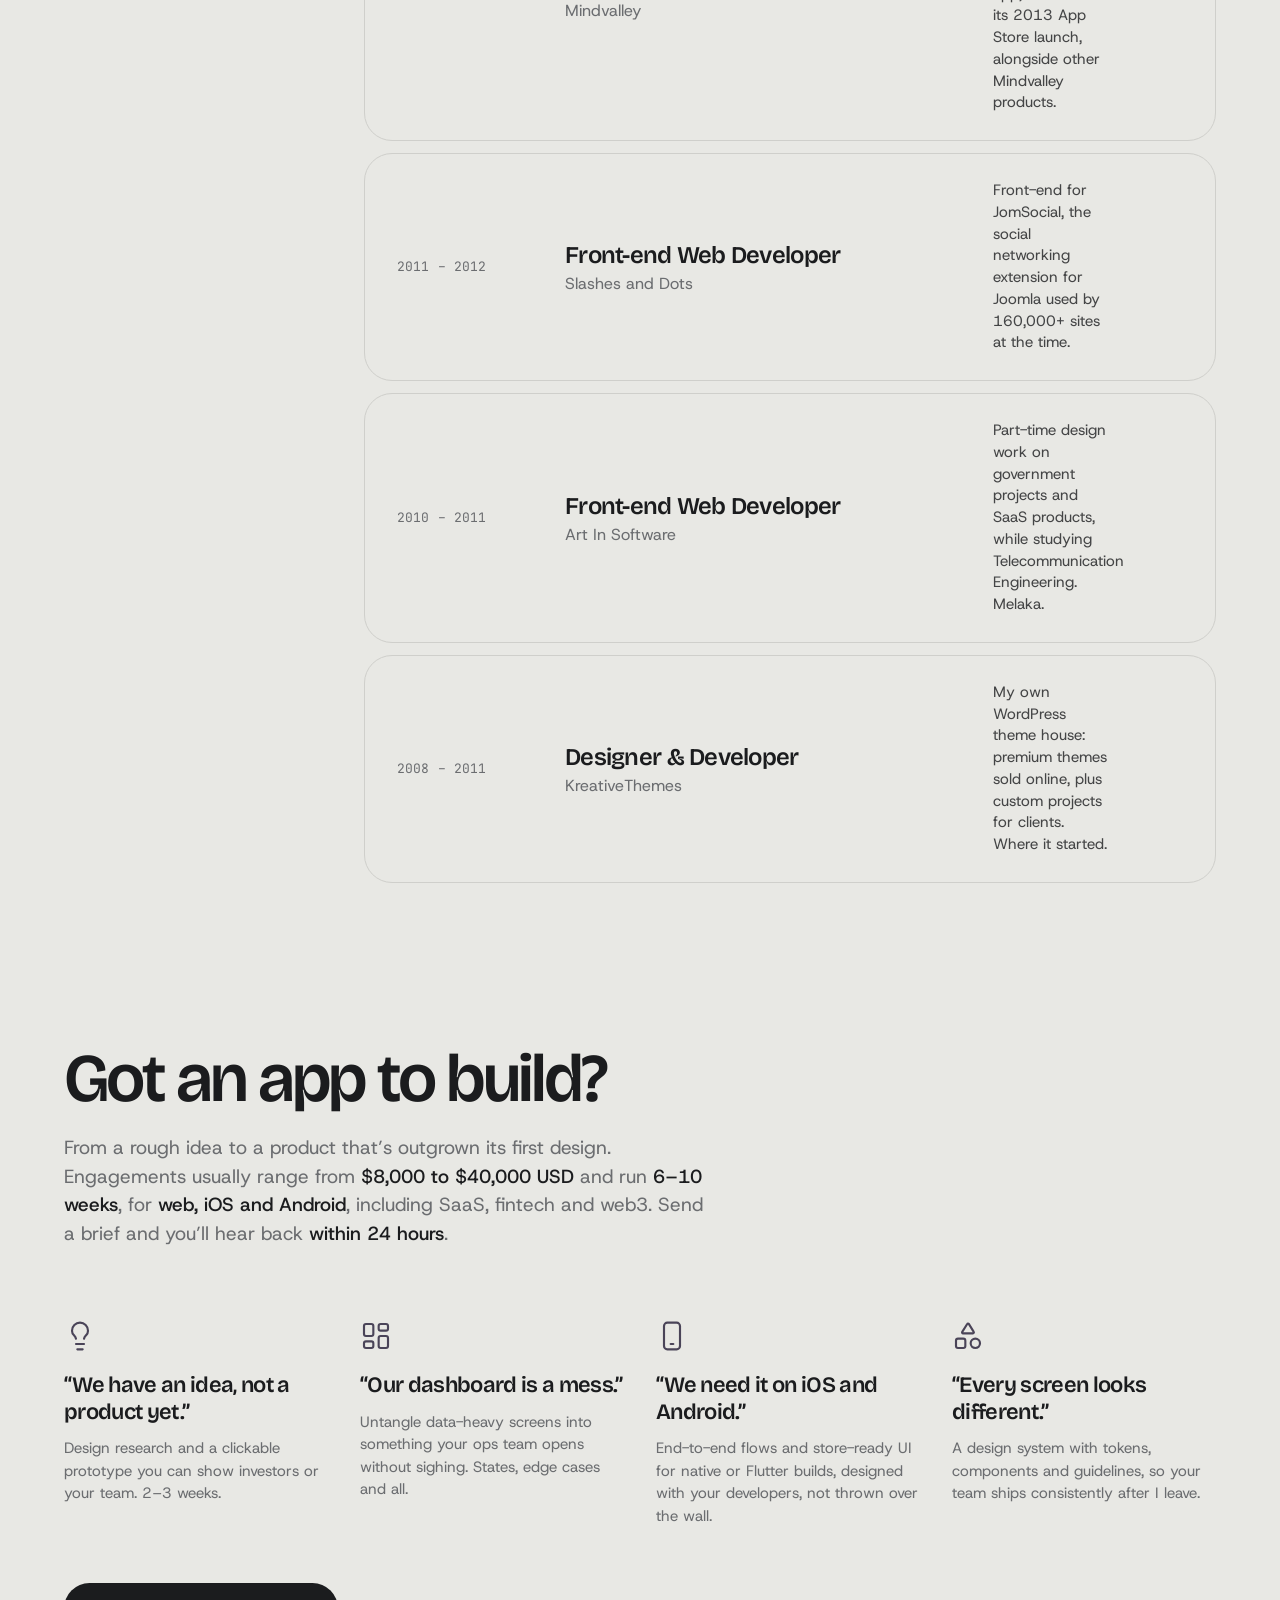
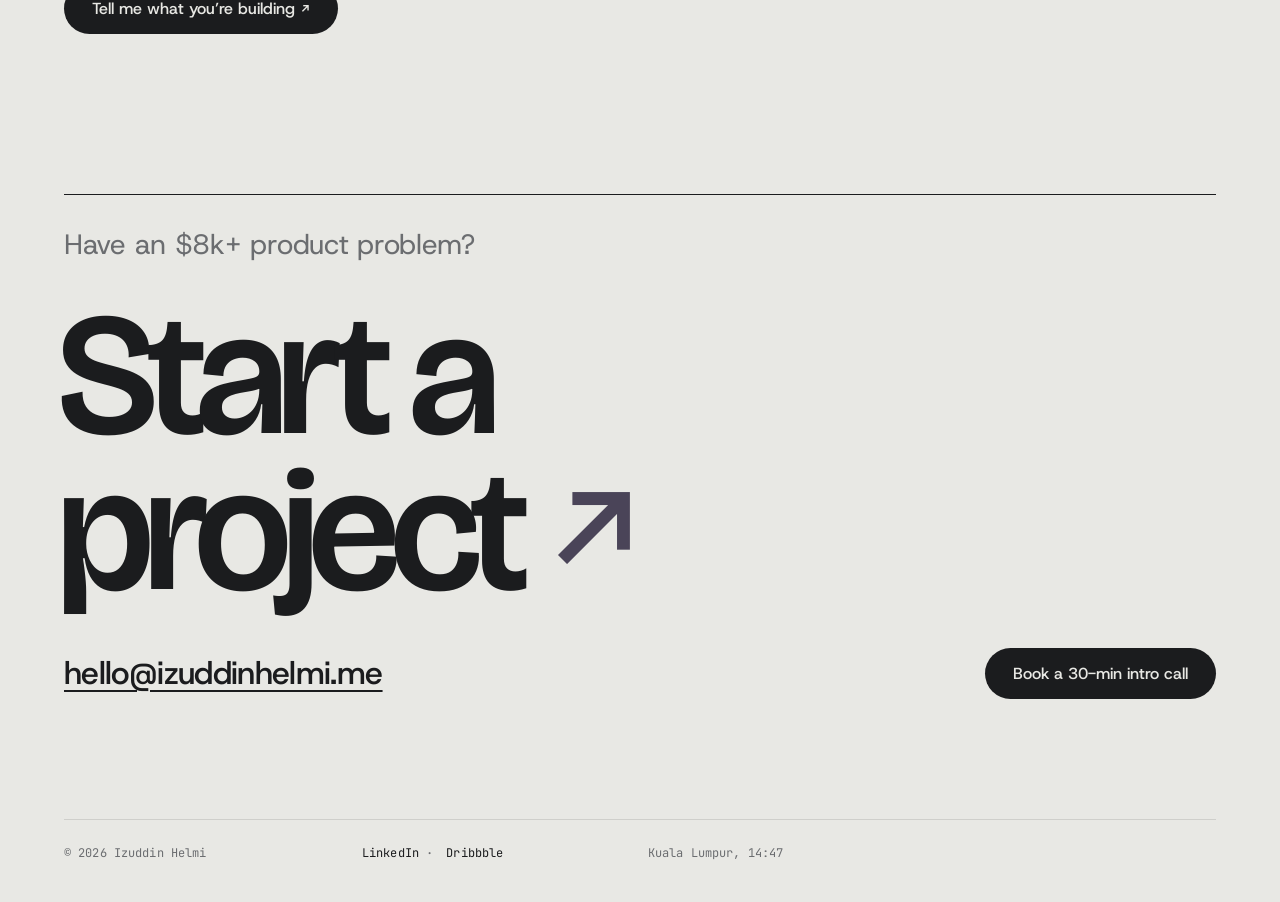
==== commit dcff77a7: "Lab: Keluar Sekejap, with screen recordings on the open iPhone Duo and iPhone - New second Lab card " ====
--- a/index.html
+++ b/index.html
@@ -36,7 +36,7 @@
   <link rel="preconnect" href="https://fonts.googleapis.com">
   <link rel="preconnect" href="https://fonts.gstatic.com" crossorigin>
   <link href="https://fonts.googleapis.com/css2?family=Bricolage+Grotesque:opsz,wght@12..96,400..700&family=Host+Grotesk:wght@400;500&family=JetBrains+Mono:wght@400;500&display=swap" rel="stylesheet">
-  <link rel="stylesheet" href="styles.css?v=42">
+  <link rel="stylesheet" href="styles.css?v=43">
 </head>
 <body>
   <header class="nav wrap">
@@ -61,7 +61,7 @@
       <div class="lab__head">
         <h2 id="lab-title" class="mono"><span class="accent">Lab:</span> things I’ve built</h2>
         <div class="lab__nav">
-          <span class="mono muted lab__count" aria-live="polite">01 / 06</span>
+          <span class="mono muted lab__count" aria-live="polite">01 / 07</span>
           <button class="lab__btn" type="button" data-dir="-1" aria-label="Previous project">←</button>
           <button class="lab__btn" type="button" data-dir="1" aria-label="Next project">→</button>
         </div>
@@ -87,6 +87,17 @@
           </div>
         </li>
         <li class="lab__slide">
+          <div class="lab__frame lab__frame--sage lab__frame--phones lab__frame--duo">
+            <span class="phone"><video data-src="assets/lab/ks-tour.mp4" data-src-phone="assets/lab/ks-tour-mobile.mp4" poster="assets/lab/ks-tour-poster.jpg" width="460" height="1000" muted autoplay loop playsinline preload="none" aria-label="Keluar Sekejap on iPhone: scrolling Home from the newest episode down to clips and the listener poll, then Explore and Berita KS"></video></span>
+            <span class="duo"><video data-src="assets/lab/ks-duo.mp4" data-src-phone="assets/lab/ks-duo-mobile.mp4" poster="assets/lab/ks-duo-poster.jpg" width="1200" height="844" muted autoplay loop playsinline preload="none" aria-label="Keluar Sekejap on the open iPhone Duo held sideways: Home with the newest episodes, the episode page with its topics and synced transcript, then Watch, with the video on one half and the transcript following along on the other"></video></span>
+            <span class="phone"><video data-src="assets/lab/ks-watch.mp4" data-src-phone="assets/lab/ks-watch-mobile.mp4" poster="assets/lab/ks-watch-poster.jpg" width="460" height="1000" muted autoplay loop playsinline preload="none" aria-label="Keluar Sekejap on iPhone: Explore, the Keluar Sekejap show, its newest episode, then Watch, with the transcript following the video"></video></span>
+          </div>
+          <div class="lab__caption">
+            <p><strong>Keluar Sekejap</strong> <span class="muted">The official KS Media app: listen or watch, with live transcripts and chapters. Built for iPhone, the foldable iPhone Duo and Android.</span></p>
+            <span class="mono muted">Launching Dec 2026</span>
+          </div>
+        </li>
+        <li class="lab__slide">
           <div class="lab__media">
             <a class="lab__frame lab__frame--butter lab__frame--browser" href="pallete-office/">
               <div class="browser">
@@ -314,6 +325,6 @@
 
   <button class="sound-pill mono" type="button" hidden><span class="sound-pill__bars" aria-hidden="true"><i></i><i></i><i></i></span>Turn on sound</button>
   <div class="cursor mono" aria-hidden="true">Past<br>experiences</div>
-  <script src="main.js?v=10" defer></script>
+  <script src="main.js?v=11" defer></script>
 </body>
 </html>
--- a/styles.css
+++ b/styles.css
@@ -150,6 +150,7 @@
 .lab__frame--rose { background: #EBD5D7; }
 .lab__frame--sky { background: #D0DDE9; }
 .lab__frame--peach { background: #ECD8CA; }
+.lab__frame--sage { background: #D6DDC8; }
 
 /* Desktop slides: the screenshot sits in a minimal browser window resting on the card's bottom edge.
    On hover the window grows to fill the whole card. */
@@ -233,8 +234,8 @@
 }
 .lab__frame--phones .phone::before { left: -2px; top: 18%; height: 7%; } /* volume */
 .lab__frame--phones .phone::after { right: -2px; top: 24%; height: 11%; } /* power */
-.lab__frame--phones .phone img {
-  display: block; width: 100%; aspect-ratio: 440 / 956; object-fit: cover; object-position: top;
+.lab__frame--phones .phone img, .lab__frame--phones .phone video {
+  display: block; width: 100%; height: auto; aspect-ratio: 440 / 956; object-fit: cover; object-position: top;
   border-radius: 12.5% / 5.8%; box-shadow: none; transform: none !important;
 }
 .lab__frame--phones .phone:nth-child(odd) { margin-top: 7%; }
@@ -264,6 +265,45 @@
 .lab__frame--phones:hover .phone:nth-child(2) { transition-delay: .05s; }
 .lab__frame--phones:hover .phone:nth-child(3) { transition-delay: .1s; }
 .lab__frame--phones:hover .phone:nth-child(4) { transition-delay: .15s; }
+
+/* Keluar Sekejap: the iPhone Duo opened and held sideways (a wide inner screen with a faint hinge down the
+   middle), with two folded Duos (the outer screen) in front of its lower corners, running off the bottom.
+   Same body, float and arrival as the phones. */
+.lab__frame--duo { display: block; padding: 0; }
+.lab__frame--duo .duo {
+  --i: 0;
+  position: absolute; z-index: 1; top: 13%; left: 50%; width: 51.2%; margin-left: -25.6%; padding: .8%;
+  background: #121314; border-radius: 5.2% / 7.4%;
+  box-shadow:
+    inset 0 0 0 1.5px #4A4C50, inset 0 0 0 3px #1E1F21,
+    0 30px 60px -24px rgb(27 28 30 / .55);
+  animation: phone-float var(--dur, 6s) ease-in-out var(--delay, 0s) infinite alternate;
+  transition: transform .6s cubic-bezier(.2,.7,.2,1);
+}
+.lab__frame--duo .duo img, .lab__frame--duo .duo video {
+  display: block; width: 100%; height: auto; aspect-ratio: 1200 / 844; object-fit: cover;
+  border-radius: 4.4% / 6.3%; box-shadow: none; transform: none !important;
+}
+/* The fold: a hairline of shade where the two halves meet */
+.lab__frame--duo .duo::after {
+  content: ""; position: absolute; top: 1.2%; bottom: 1.2%; left: 50%; width: 1.4%; transform: translateX(-50%);
+  background: linear-gradient(90deg, transparent, rgb(0 0 0 / .16) 48%, rgb(255 255 255 / .06) 54%, transparent);
+  pointer-events: none;
+}
+/* iPhone screen recordings in front of the Duo's corners */
+.lab__frame--duo .phone { position: absolute; z-index: 2; top: 24%; width: 19.5%; margin: 0; }
+.lab__frame--duo .phone:first-child { --i: 1; left: 7%; }
+.lab__frame--duo .phone:last-child { --i: 2; right: 7%; }
+.js .lab__frame--phones:not(.is-in) .duo { opacity: 0; }
+.lab__frame--phones.is-in .duo {
+  animation:
+    phone-in 1.2s cubic-bezier(.22, .9, .3, 1) calc(.15s + var(--i, 0) * .2s) backwards,
+    phone-float var(--dur, 6s) ease-in-out var(--delay, 0s) infinite alternate;
+}
+.lab__frame--phones:hover .duo { transform: translateY(-10px); }
+@media (prefers-reduced-motion: reduce) {
+  .lab__frame--phones .duo, .lab__frame--phones.is-in .duo { animation: none; opacity: 1; }
+}
 .lab__placeholder {
   display: grid; place-content: center; gap: 10px; text-align: center;
   aspect-ratio: 16 / 10; background: var(--bg);
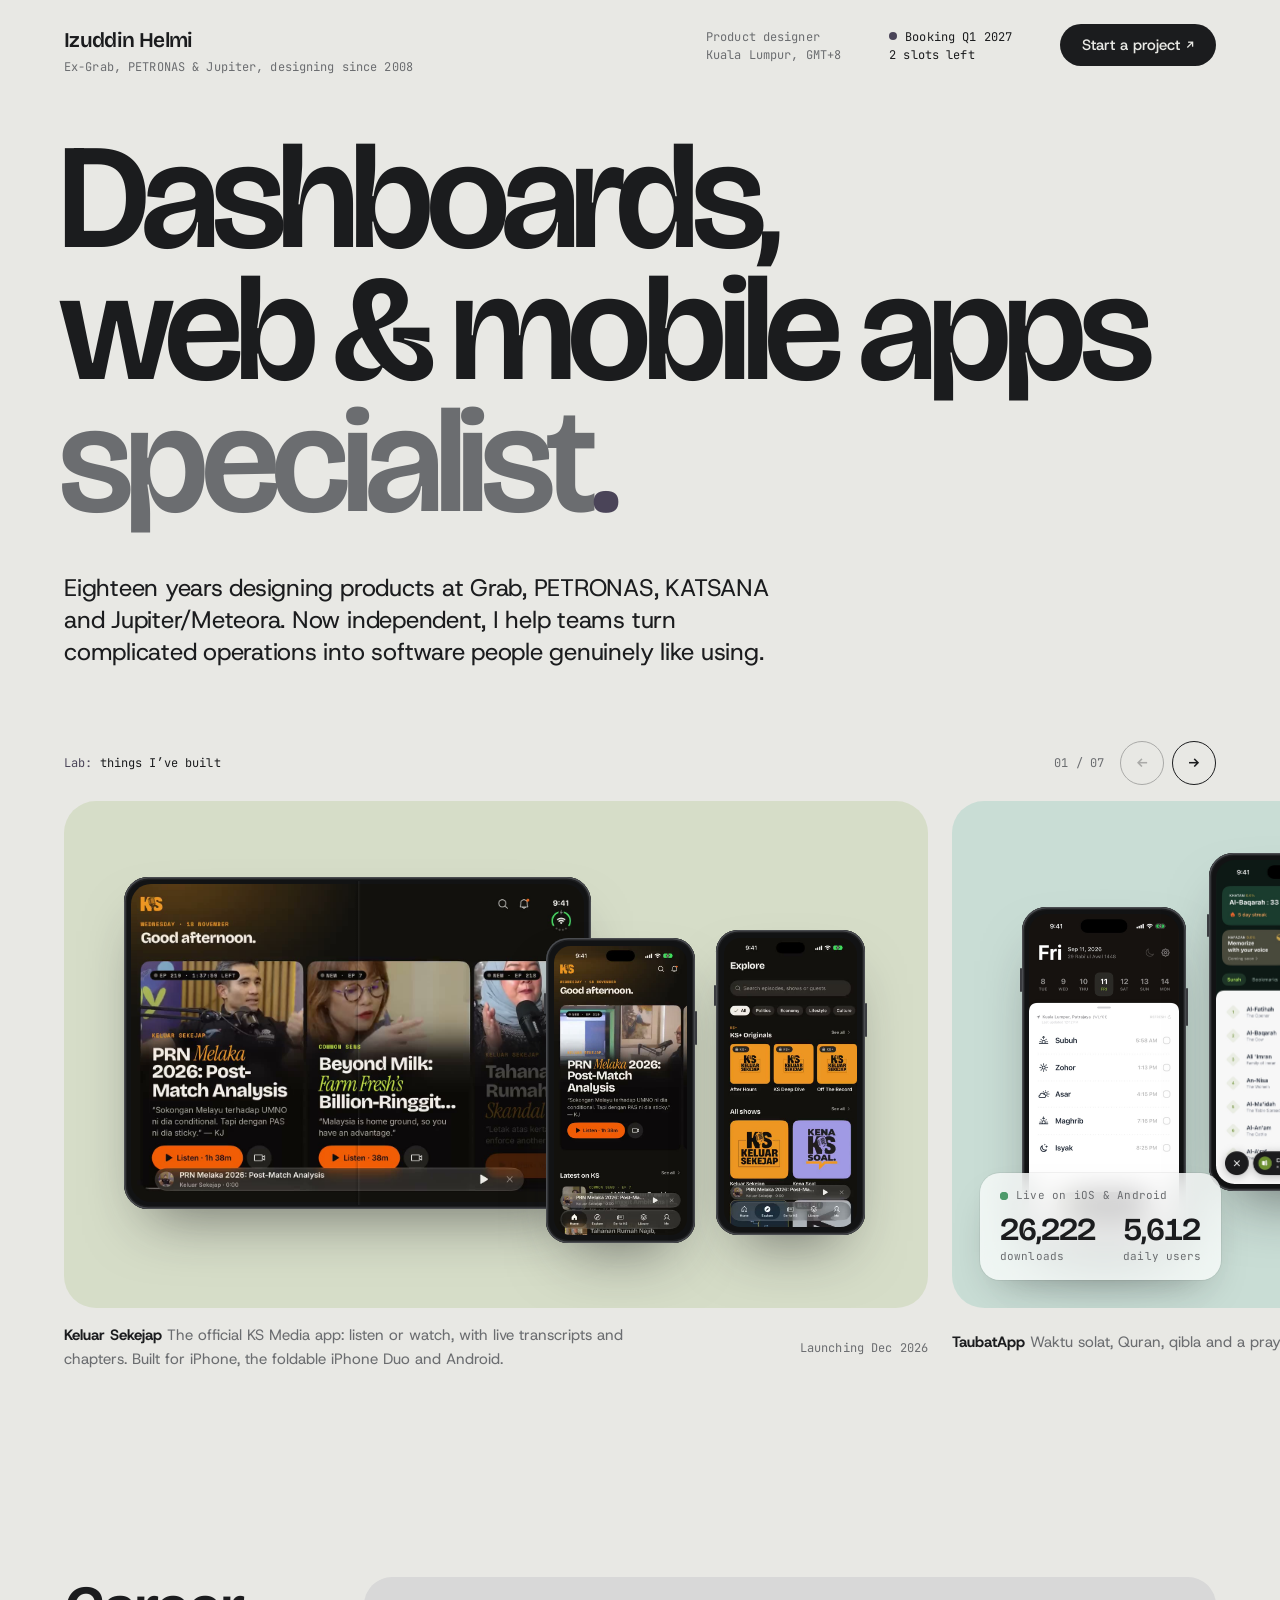
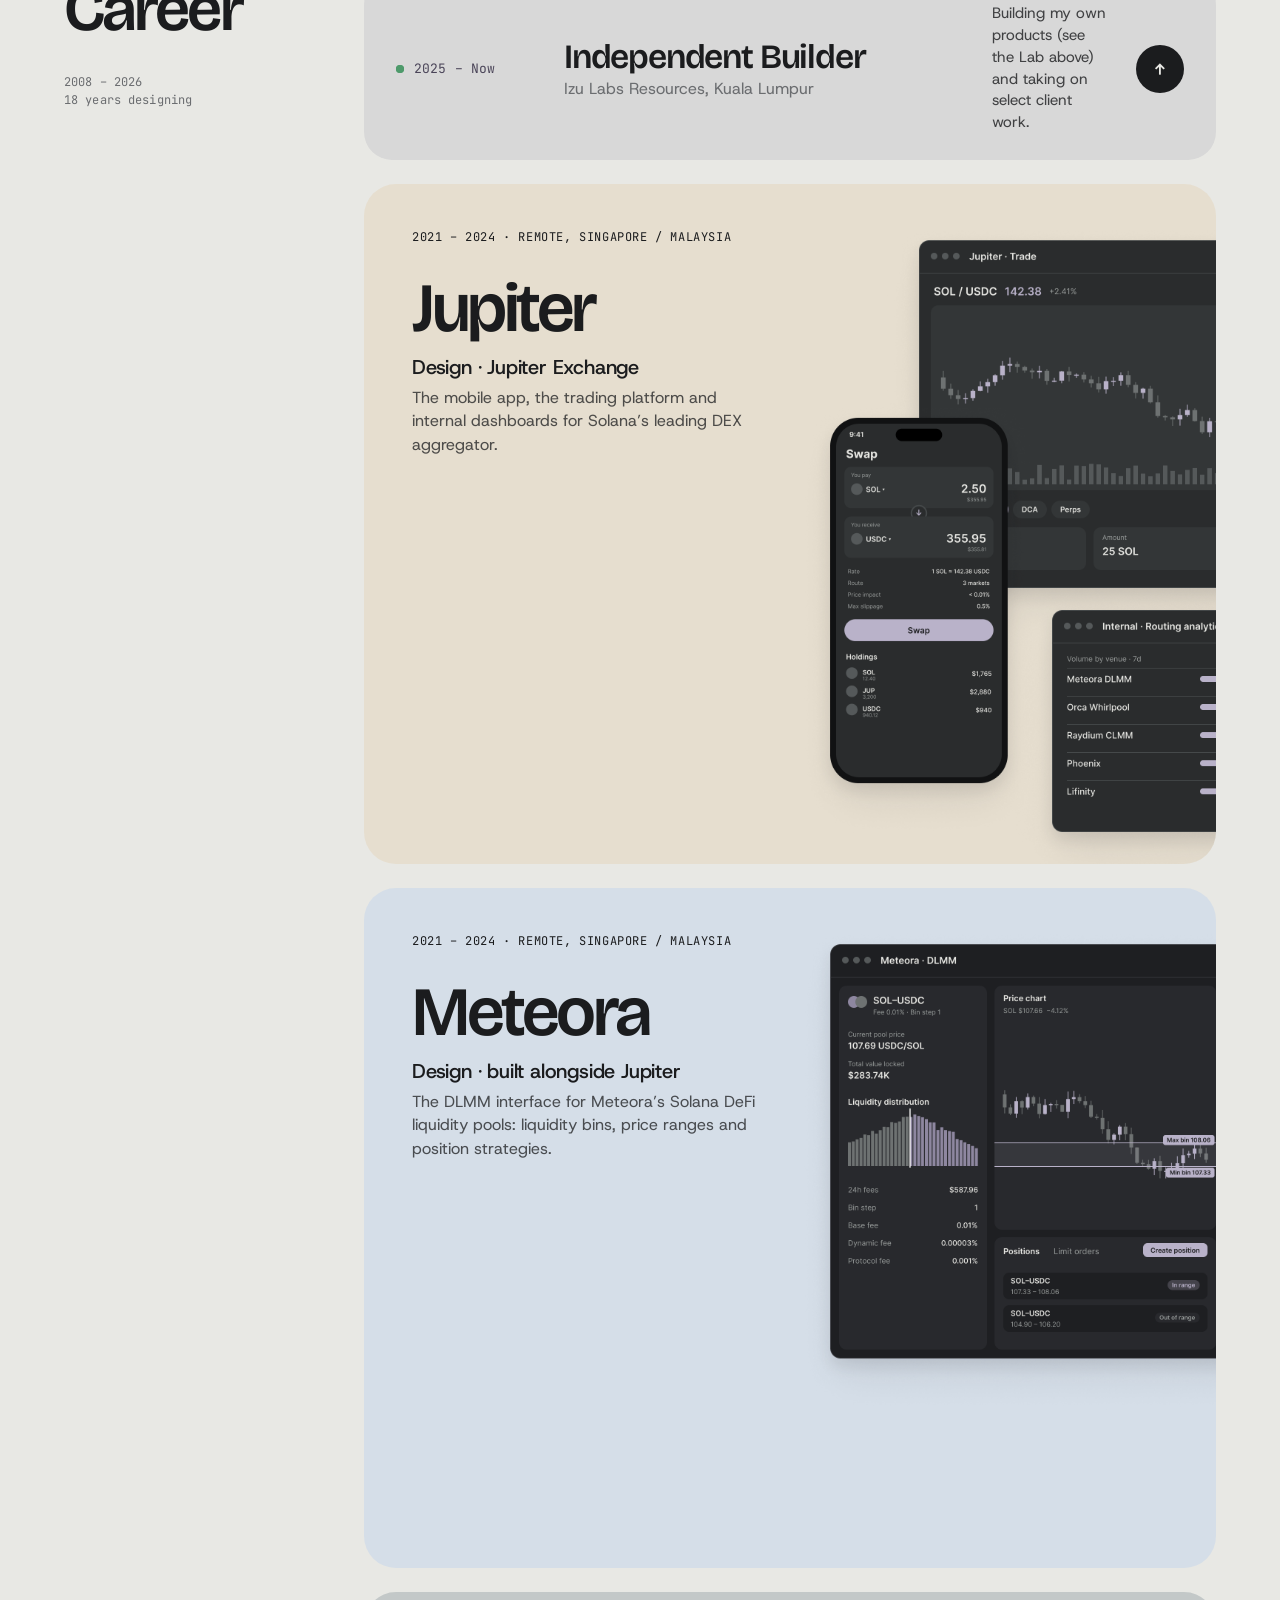
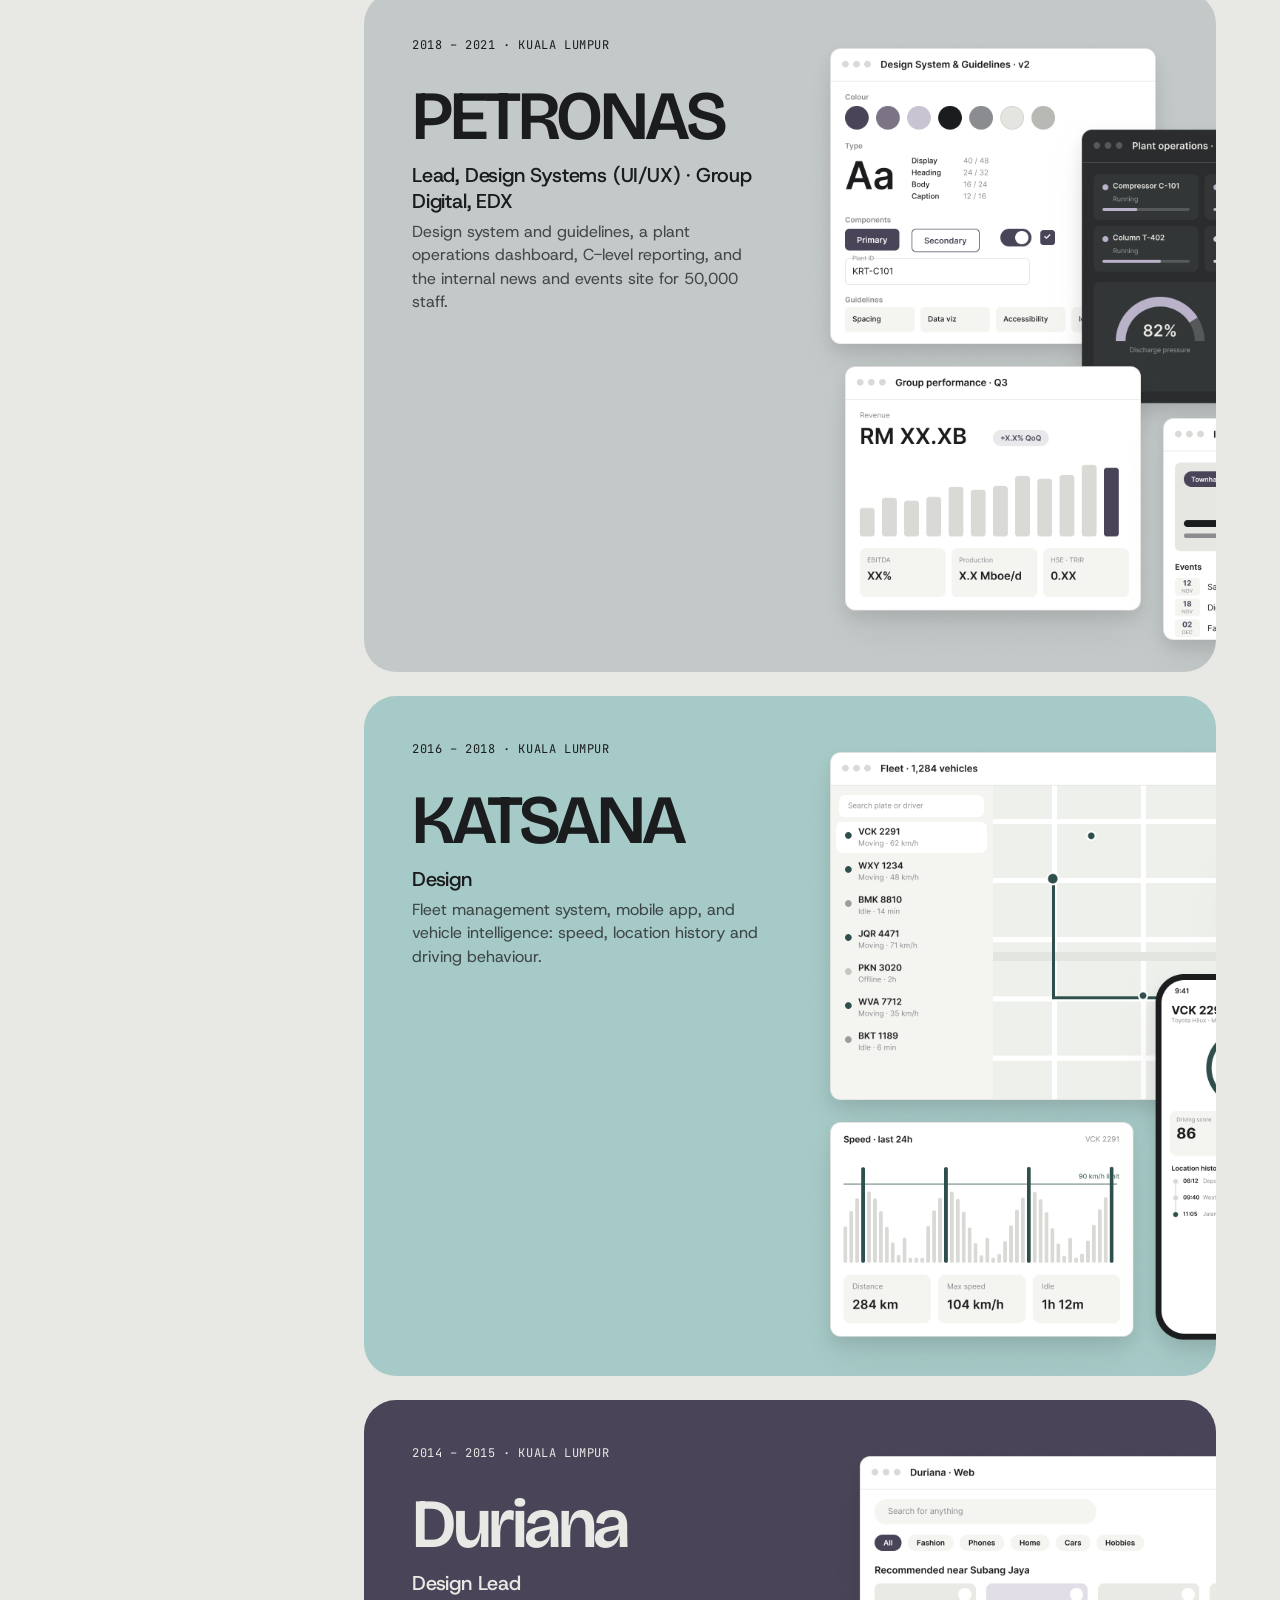
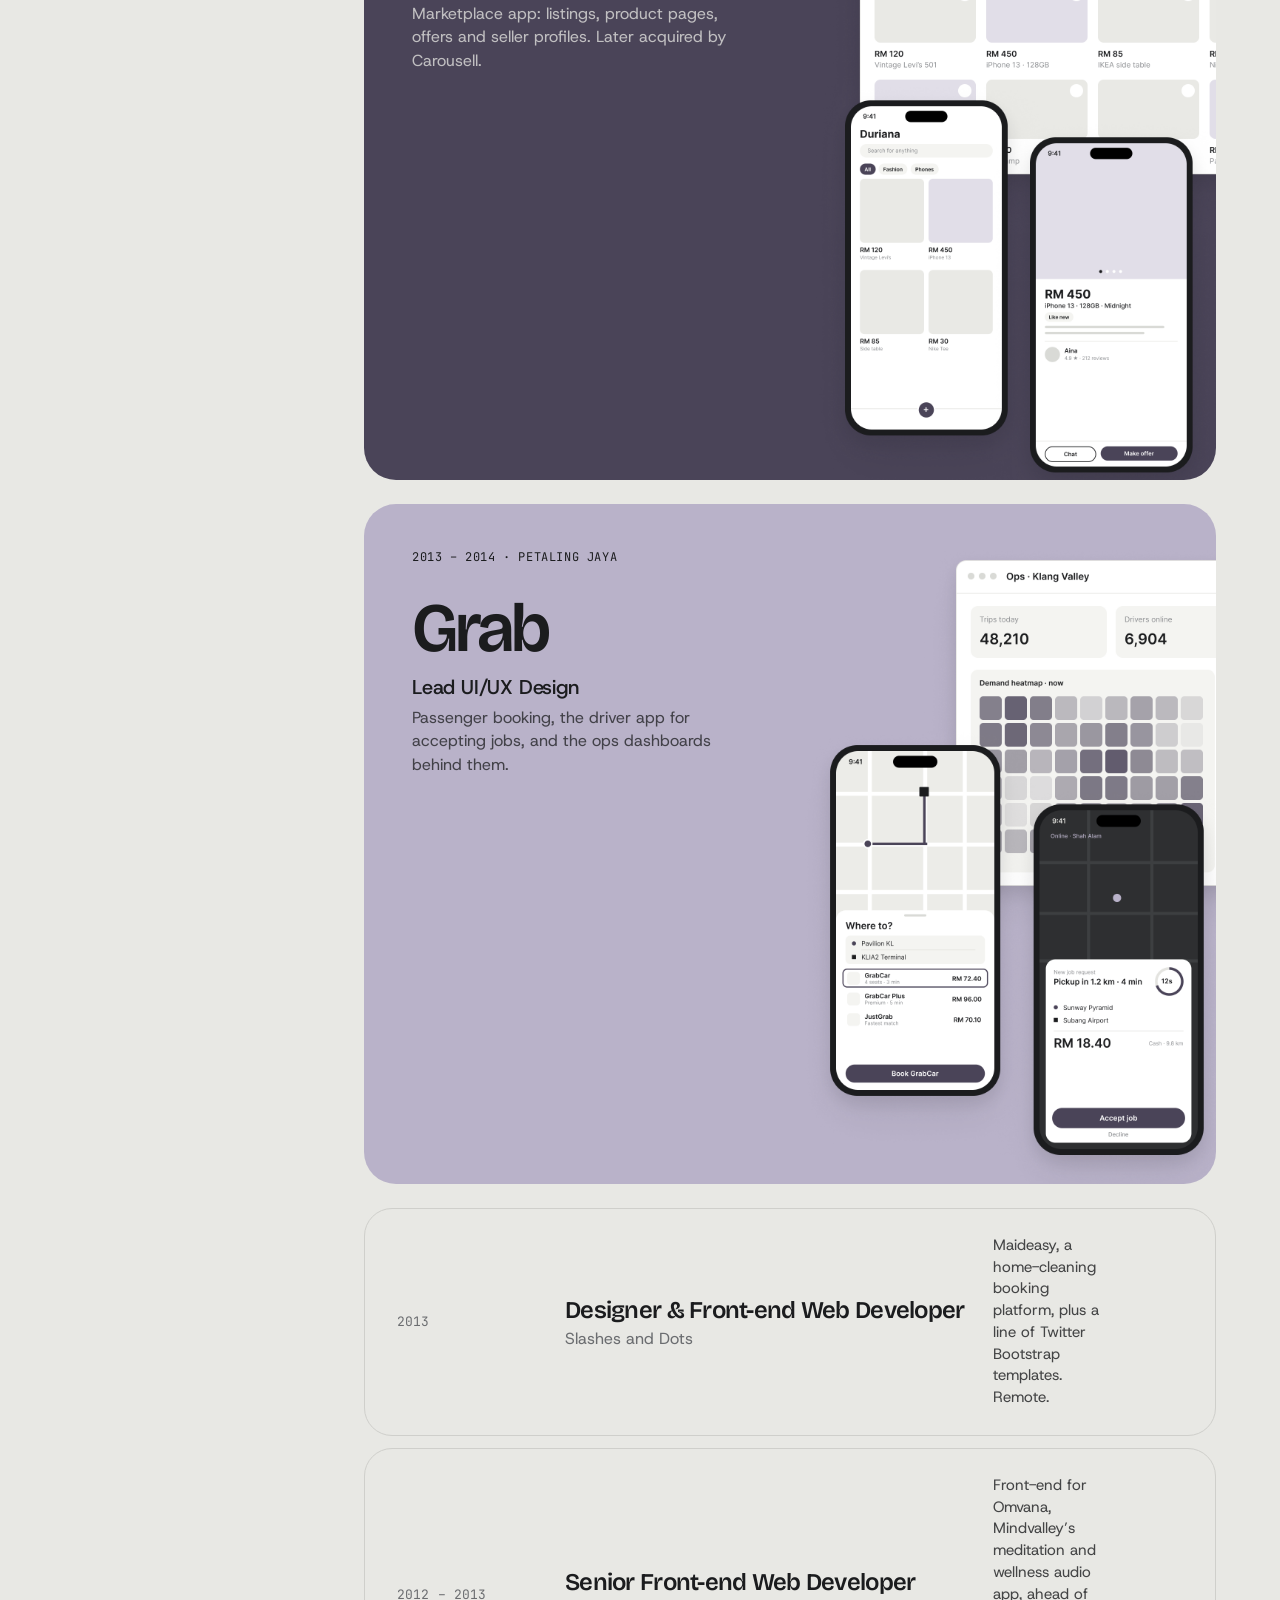
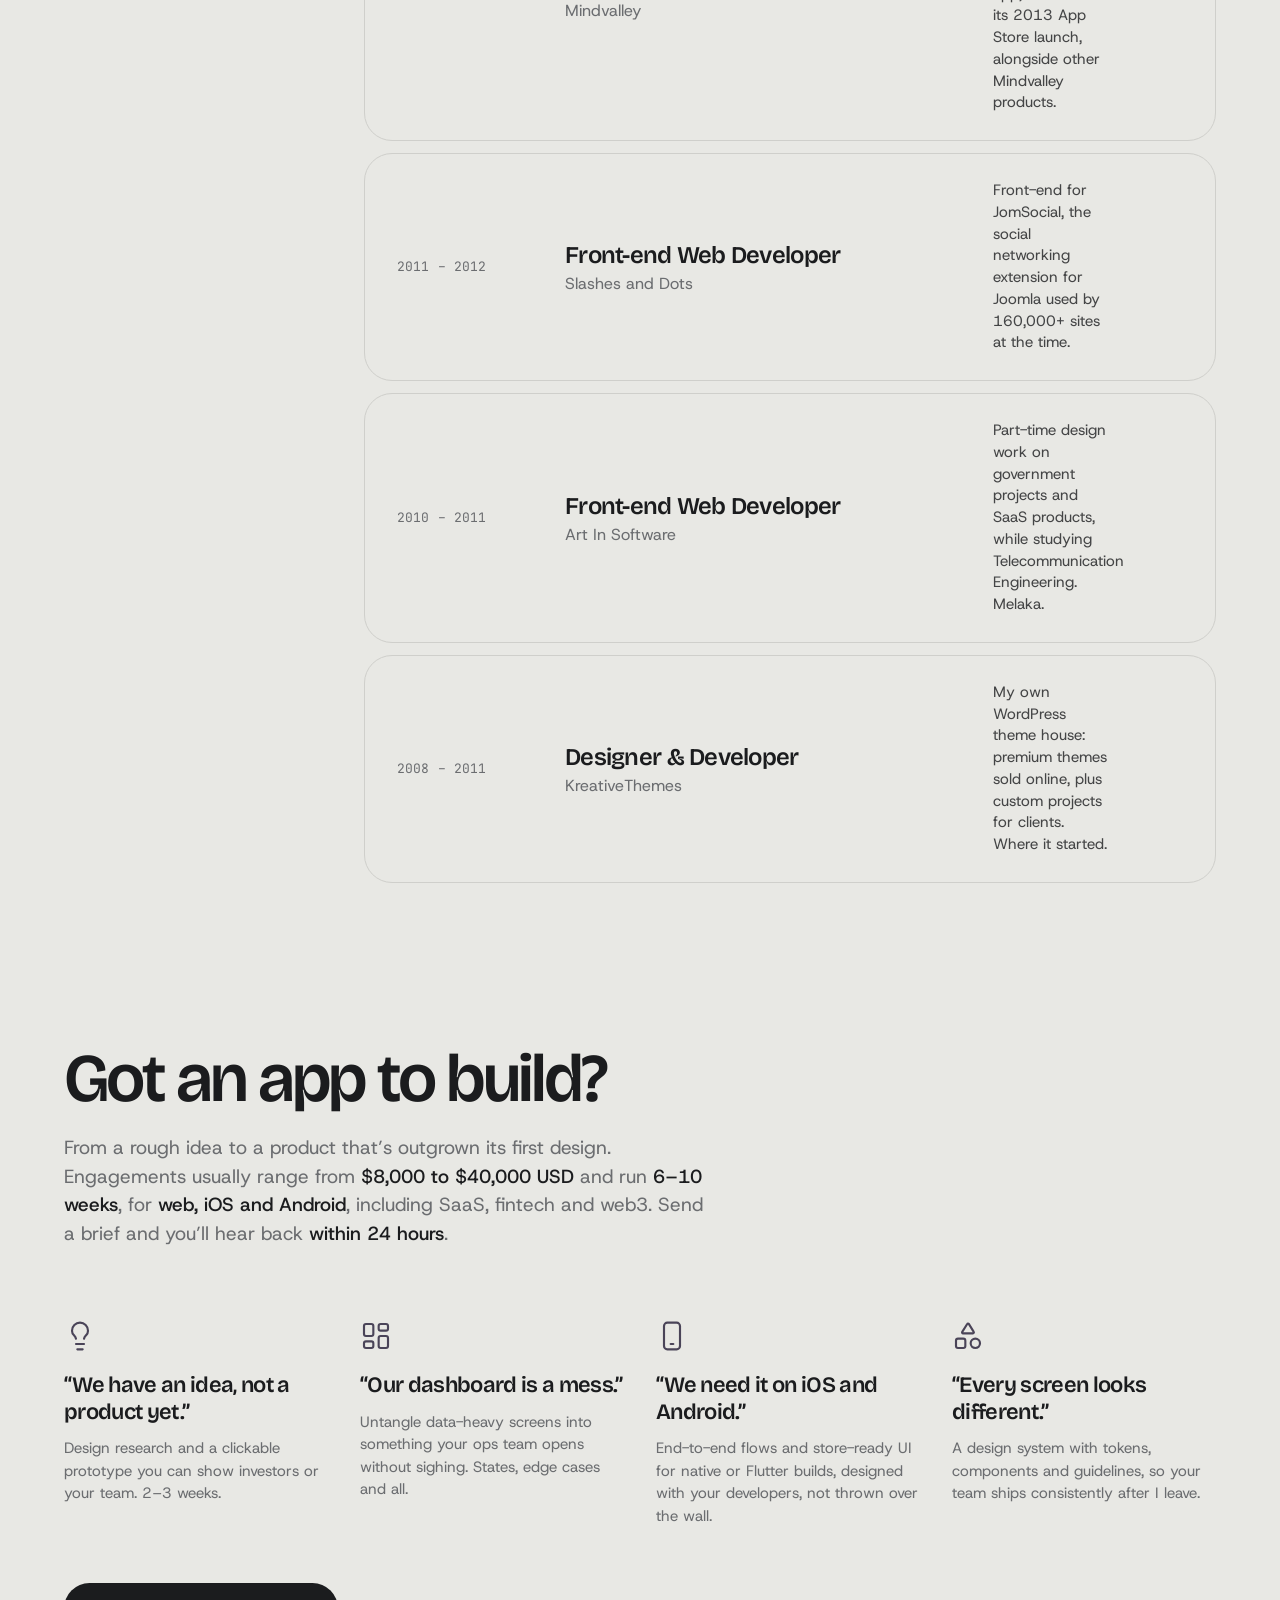
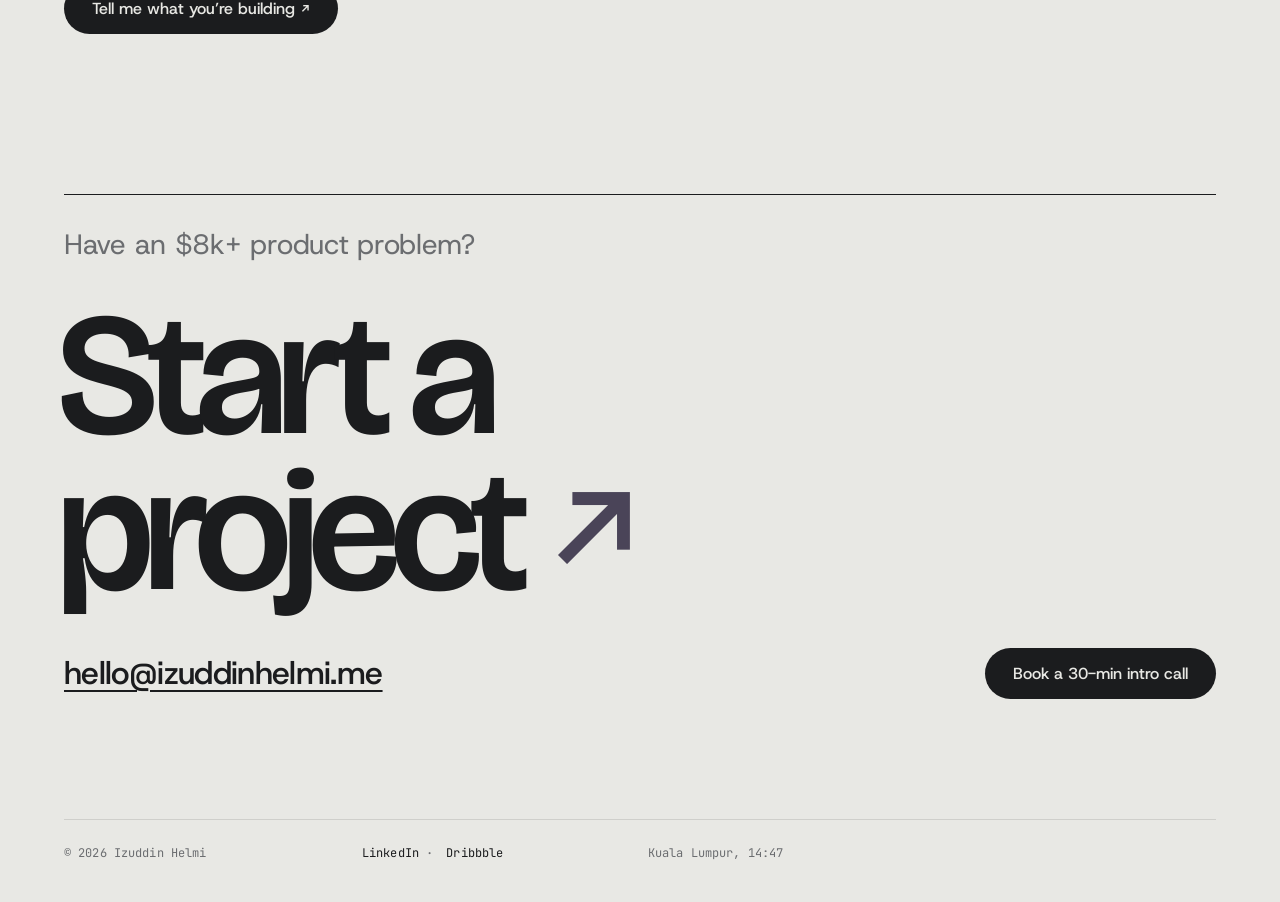
==== commit 83edd9e4: "Lab: Keluar Sekejap first, with the Duo on the left and two iPhones beside it Co-Authored-By: Claude" ====
--- a/index.html
+++ b/index.html
@@ -36,7 +36,7 @@
   <link rel="preconnect" href="https://fonts.googleapis.com">
   <link rel="preconnect" href="https://fonts.gstatic.com" crossorigin>
   <link href="https://fonts.googleapis.com/css2?family=Bricolage+Grotesque:opsz,wght@12..96,400..700&family=Host+Grotesk:wght@400;500&family=JetBrains+Mono:wght@400;500&display=swap" rel="stylesheet">
-  <link rel="stylesheet" href="styles.css?v=43">
+  <link rel="stylesheet" href="styles.css?v=44">
 </head>
 <body>
   <header class="nav wrap">
@@ -67,6 +67,17 @@
         </div>
       </div>
       <ol class="lab__track" tabindex="0" aria-label="Lab projects, scroll horizontally">
+        <li class="lab__slide">
+          <div class="lab__frame lab__frame--sage lab__frame--phones lab__frame--duo">
+            <span class="duo"><video data-src="assets/lab/ks-duo.mp4" data-src-phone="assets/lab/ks-duo-mobile.mp4" poster="assets/lab/ks-duo-poster.jpg" width="1200" height="844" muted autoplay loop playsinline preload="none" aria-label="Keluar Sekejap on the open iPhone Duo held sideways: Home with the newest episodes, the episode page with its topics and synced transcript, then Watch, with the video on one half and the transcript following along on the other"></video></span>
+            <span class="phone"><video data-src="assets/lab/ks-tour.mp4" data-src-phone="assets/lab/ks-tour-mobile.mp4" poster="assets/lab/ks-tour-poster.jpg" width="460" height="1000" muted autoplay loop playsinline preload="none" aria-label="Keluar Sekejap on iPhone: scrolling Home from the newest episode down to clips and the listener poll, then Explore and Berita KS"></video></span>
+            <span class="phone"><video data-src="assets/lab/ks-watch.mp4" data-src-phone="assets/lab/ks-watch-mobile.mp4" poster="assets/lab/ks-watch-poster.jpg" width="460" height="1000" muted autoplay loop playsinline preload="none" aria-label="Keluar Sekejap on iPhone: Explore, the Keluar Sekejap show, its newest episode, then Watch, with the transcript following the video"></video></span>
+          </div>
+          <div class="lab__caption">
+            <p><strong>Keluar Sekejap</strong> <span class="muted">The official KS Media app: listen or watch, with live transcripts and chapters. Built for iPhone, the foldable iPhone Duo and Android.</span></p>
+            <span class="mono muted">Launching Dec 2026</span>
+          </div>
+        </li>
         <li class="lab__slide">
           <a class="lab__frame lab__frame--mint lab__frame--phones" href="https://www.taubat.app">
             <span class="phone"><img src="assets/lab/taubat-prayer-home.jpg" width="598" height="1300" alt="TaubatApp prayer times with a daily checklist"></span>
@@ -87,17 +98,6 @@
           </div>
         </li>
         <li class="lab__slide">
-          <div class="lab__frame lab__frame--sage lab__frame--phones lab__frame--duo">
-            <span class="phone"><video data-src="assets/lab/ks-tour.mp4" data-src-phone="assets/lab/ks-tour-mobile.mp4" poster="assets/lab/ks-tour-poster.jpg" width="460" height="1000" muted autoplay loop playsinline preload="none" aria-label="Keluar Sekejap on iPhone: scrolling Home from the newest episode down to clips and the listener poll, then Explore and Berita KS"></video></span>
-            <span class="duo"><video data-src="assets/lab/ks-duo.mp4" data-src-phone="assets/lab/ks-duo-mobile.mp4" poster="assets/lab/ks-duo-poster.jpg" width="1200" height="844" muted autoplay loop playsinline preload="none" aria-label="Keluar Sekejap on the open iPhone Duo held sideways: Home with the newest episodes, the episode page with its topics and synced transcript, then Watch, with the video on one half and the transcript following along on the other"></video></span>
-            <span class="phone"><video data-src="assets/lab/ks-watch.mp4" data-src-phone="assets/lab/ks-watch-mobile.mp4" poster="assets/lab/ks-watch-poster.jpg" width="460" height="1000" muted autoplay loop playsinline preload="none" aria-label="Keluar Sekejap on iPhone: Explore, the Keluar Sekejap show, its newest episode, then Watch, with the transcript following the video"></video></span>
-          </div>
-          <div class="lab__caption">
-            <p><strong>Keluar Sekejap</strong> <span class="muted">The official KS Media app: listen or watch, with live transcripts and chapters. Built for iPhone, the foldable iPhone Duo and Android.</span></p>
-            <span class="mono muted">Launching Dec 2026</span>
-          </div>
-        </li>
-        <li class="lab__slide">
           <div class="lab__media">
             <a class="lab__frame lab__frame--butter lab__frame--browser" href="pallete-office/">
               <div class="browser">
--- a/styles.css
+++ b/styles.css
@@ -266,13 +266,13 @@
 .lab__frame--phones:hover .phone:nth-child(3) { transition-delay: .1s; }
 .lab__frame--phones:hover .phone:nth-child(4) { transition-delay: .15s; }
 
-/* Keluar Sekejap: the iPhone Duo opened and held sideways (a wide inner screen with a faint hinge down the
-   middle), with two folded Duos (the outer screen) in front of its lower corners, running off the bottom.
+/* Keluar Sekejap: the iPhone Duo opened and held sideways on the left (a wide inner screen with a faint hinge
+   down the middle), one iPhone in front of its right edge and a second beside it.
    Same body, float and arrival as the phones. */
 .lab__frame--duo { display: block; padding: 0; }
 .lab__frame--duo .duo {
   --i: 0;
-  position: absolute; z-index: 1; top: 13%; left: 50%; width: 51.2%; margin-left: -25.6%; padding: .8%;
+  position: absolute; z-index: 1; top: 15%; left: 7%; width: 54%; padding: .8%;
   background: #121314; border-radius: 5.2% / 7.4%;
   box-shadow:
     inset 0 0 0 1.5px #4A4C50, inset 0 0 0 3px #1E1F21,
@@ -290,10 +290,16 @@
   background: linear-gradient(90deg, transparent, rgb(0 0 0 / .16) 48%, rgb(255 255 255 / .06) 54%, transparent);
   pointer-events: none;
 }
-/* iPhone screen recordings in front of the Duo's corners */
-.lab__frame--duo .phone { position: absolute; z-index: 2; top: 24%; width: 19.5%; margin: 0; }
-.lab__frame--duo .phone:first-child { --i: 1; left: 7%; }
-.lab__frame--duo .phone:last-child { --i: 2; right: 7%; }
+/* iPhone screen recordings: the first overlaps the Duo's right edge, the second sits beside it, a touch higher */
+.lab__frame--phones.lab__frame--duo .phone { position: absolute; z-index: 2; width: 17.2%; margin: 0; }
+.lab__frame--duo .phone:nth-child(2) { top: 27%; left: 55.8%; }
+.lab__frame--duo .phone:nth-child(3) { top: 25.5%; left: 75.5%; }
+@media (max-width: 720px) {
+  .lab__frame--duo .duo { top: 23.5%; left: 4.25%; width: 58%; }
+  .lab__frame--phones.lab__frame--duo .phone { width: 18.5%; }
+  .lab__frame--duo .phone:nth-child(2) { top: 32.5%; left: 56.75%; }
+  .lab__frame--duo .phone:nth-child(3) { top: 31%; left: 77.25%; }
+}
 .js .lab__frame--phones:not(.is-in) .duo { opacity: 0; }
 .lab__frame--phones.is-in .duo {
   animation:
